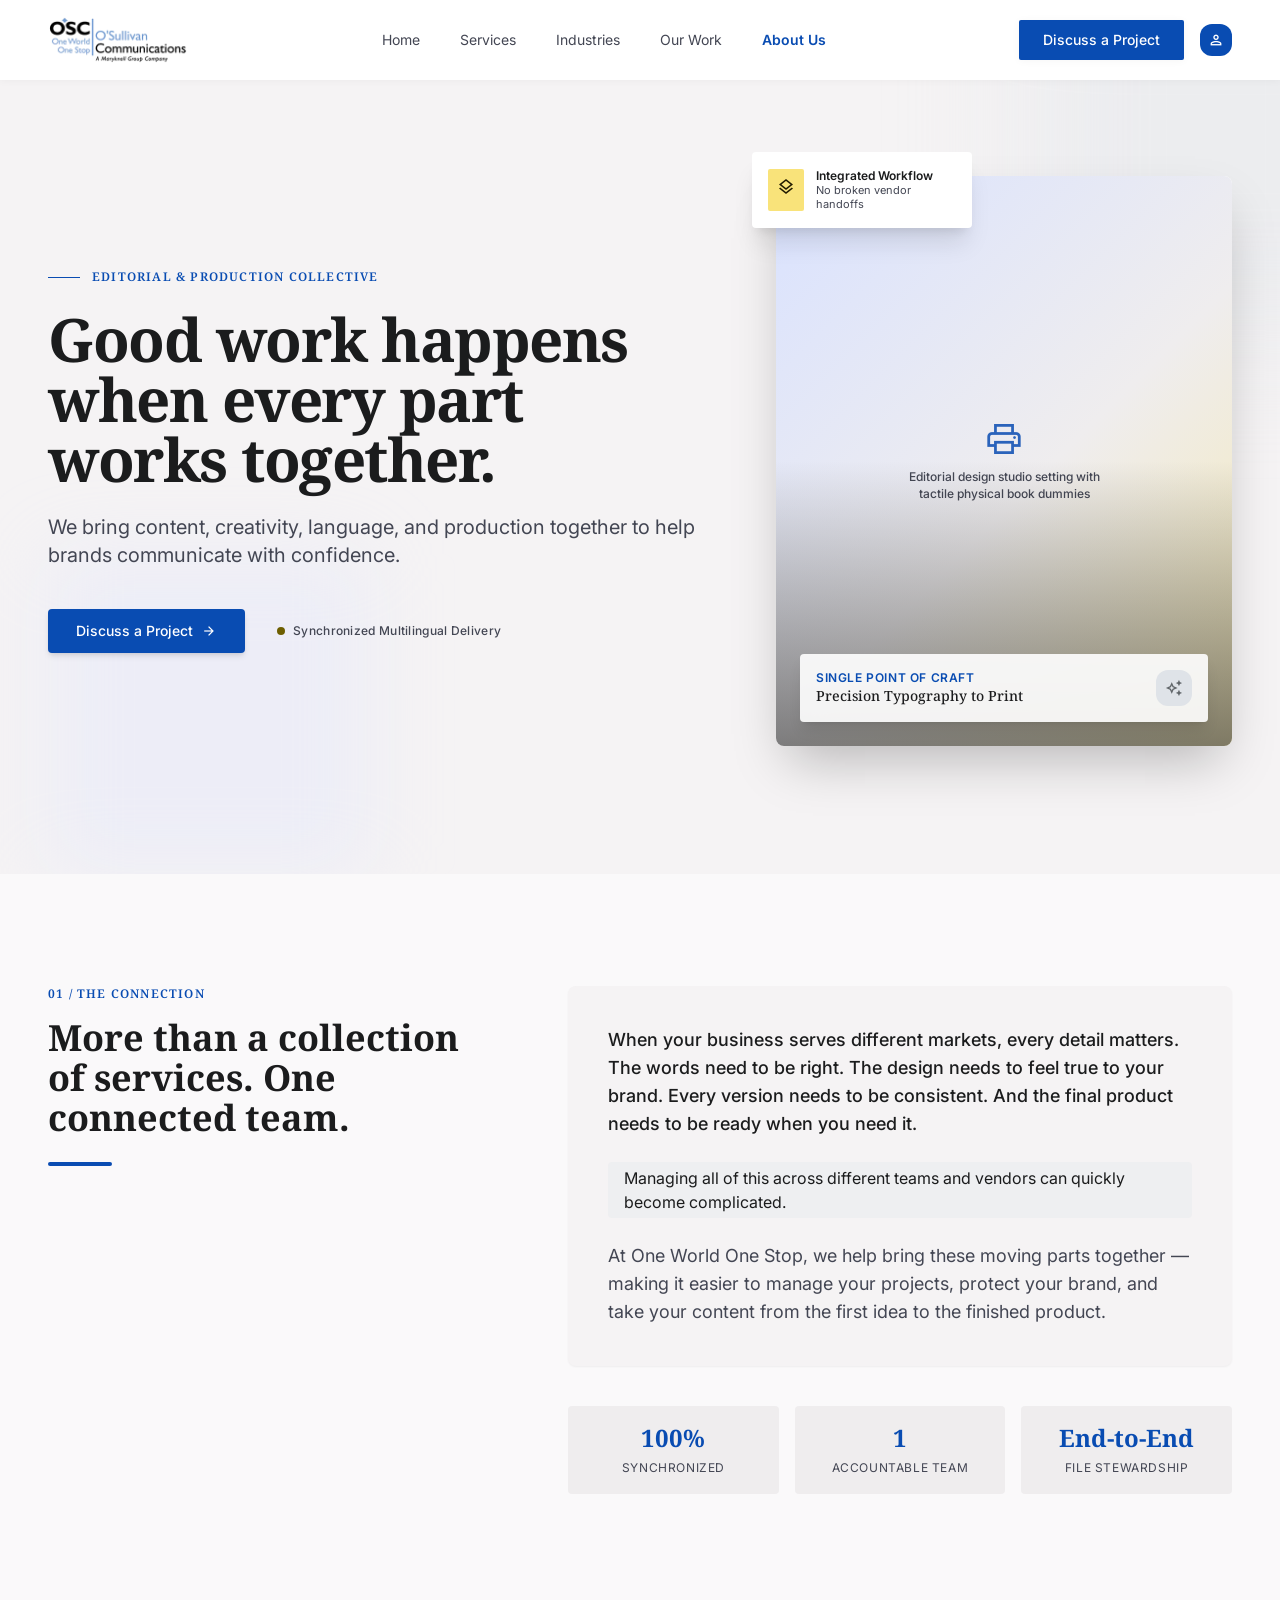
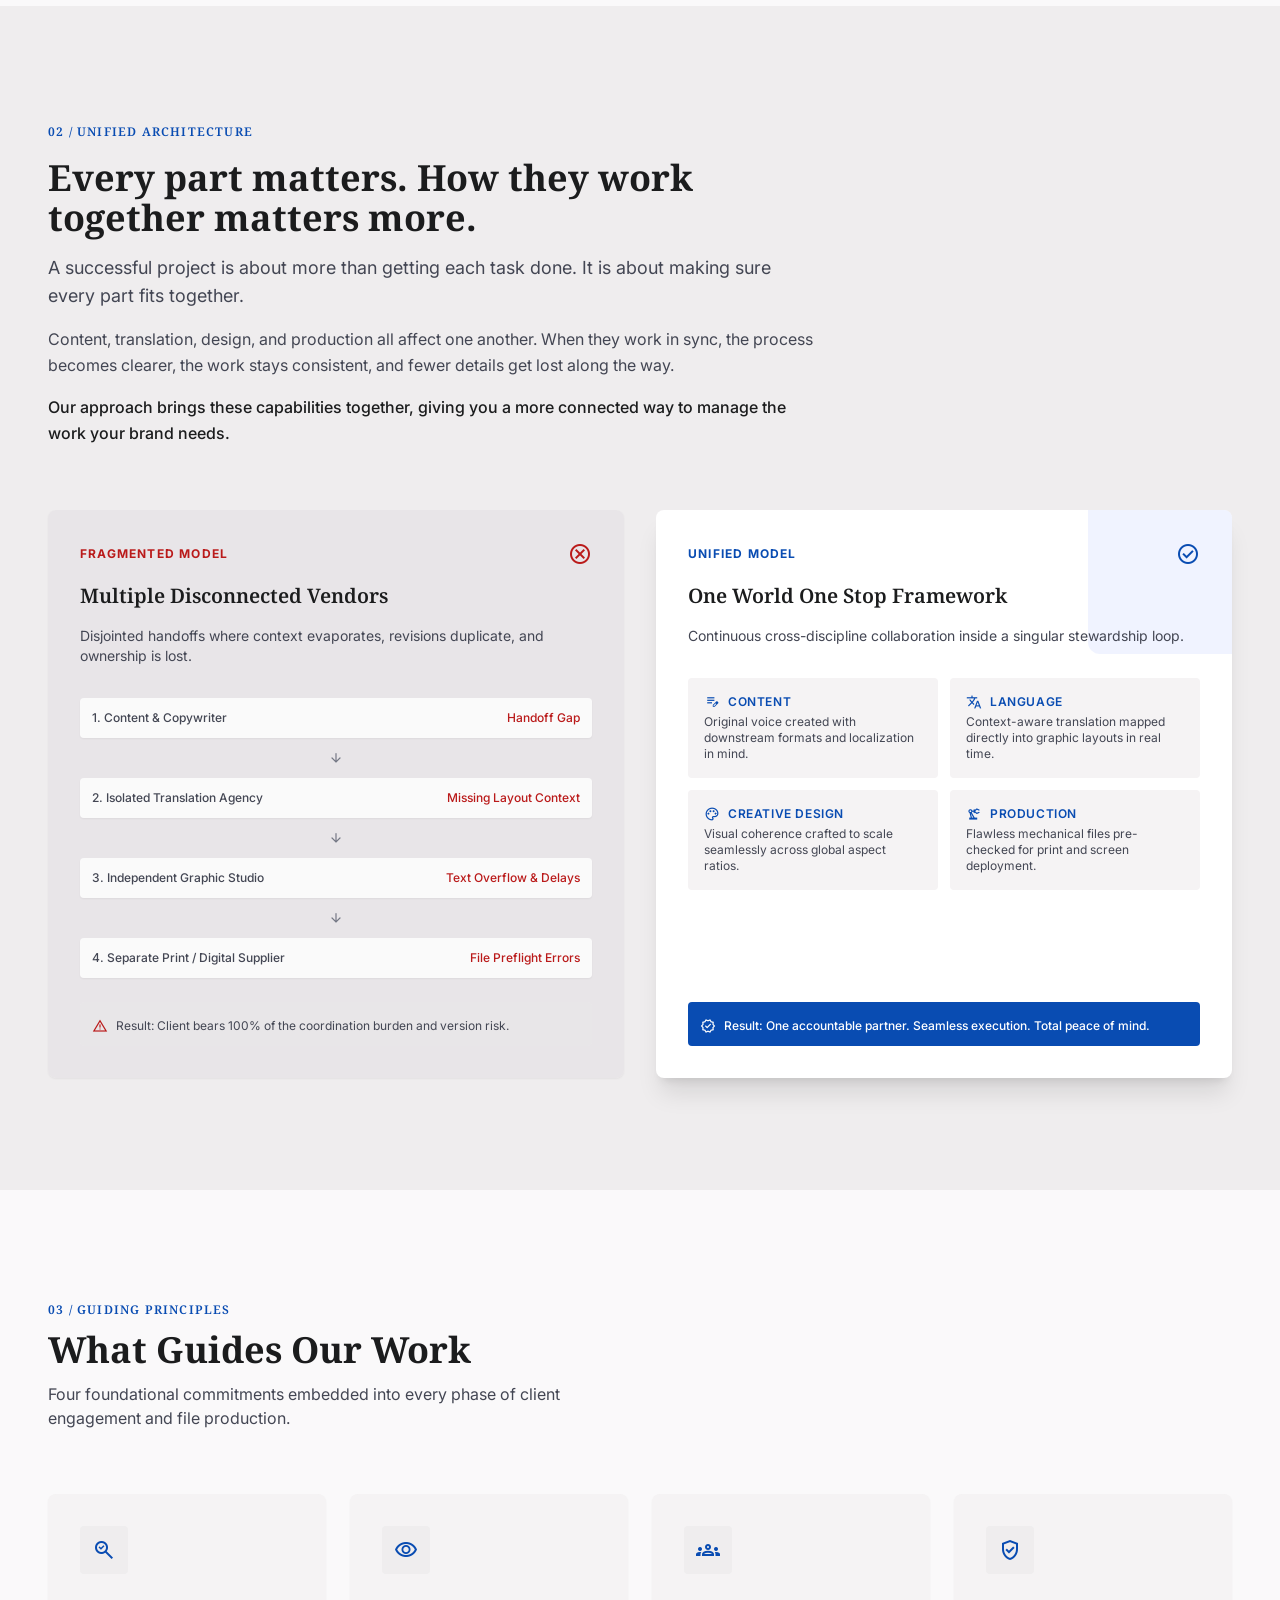
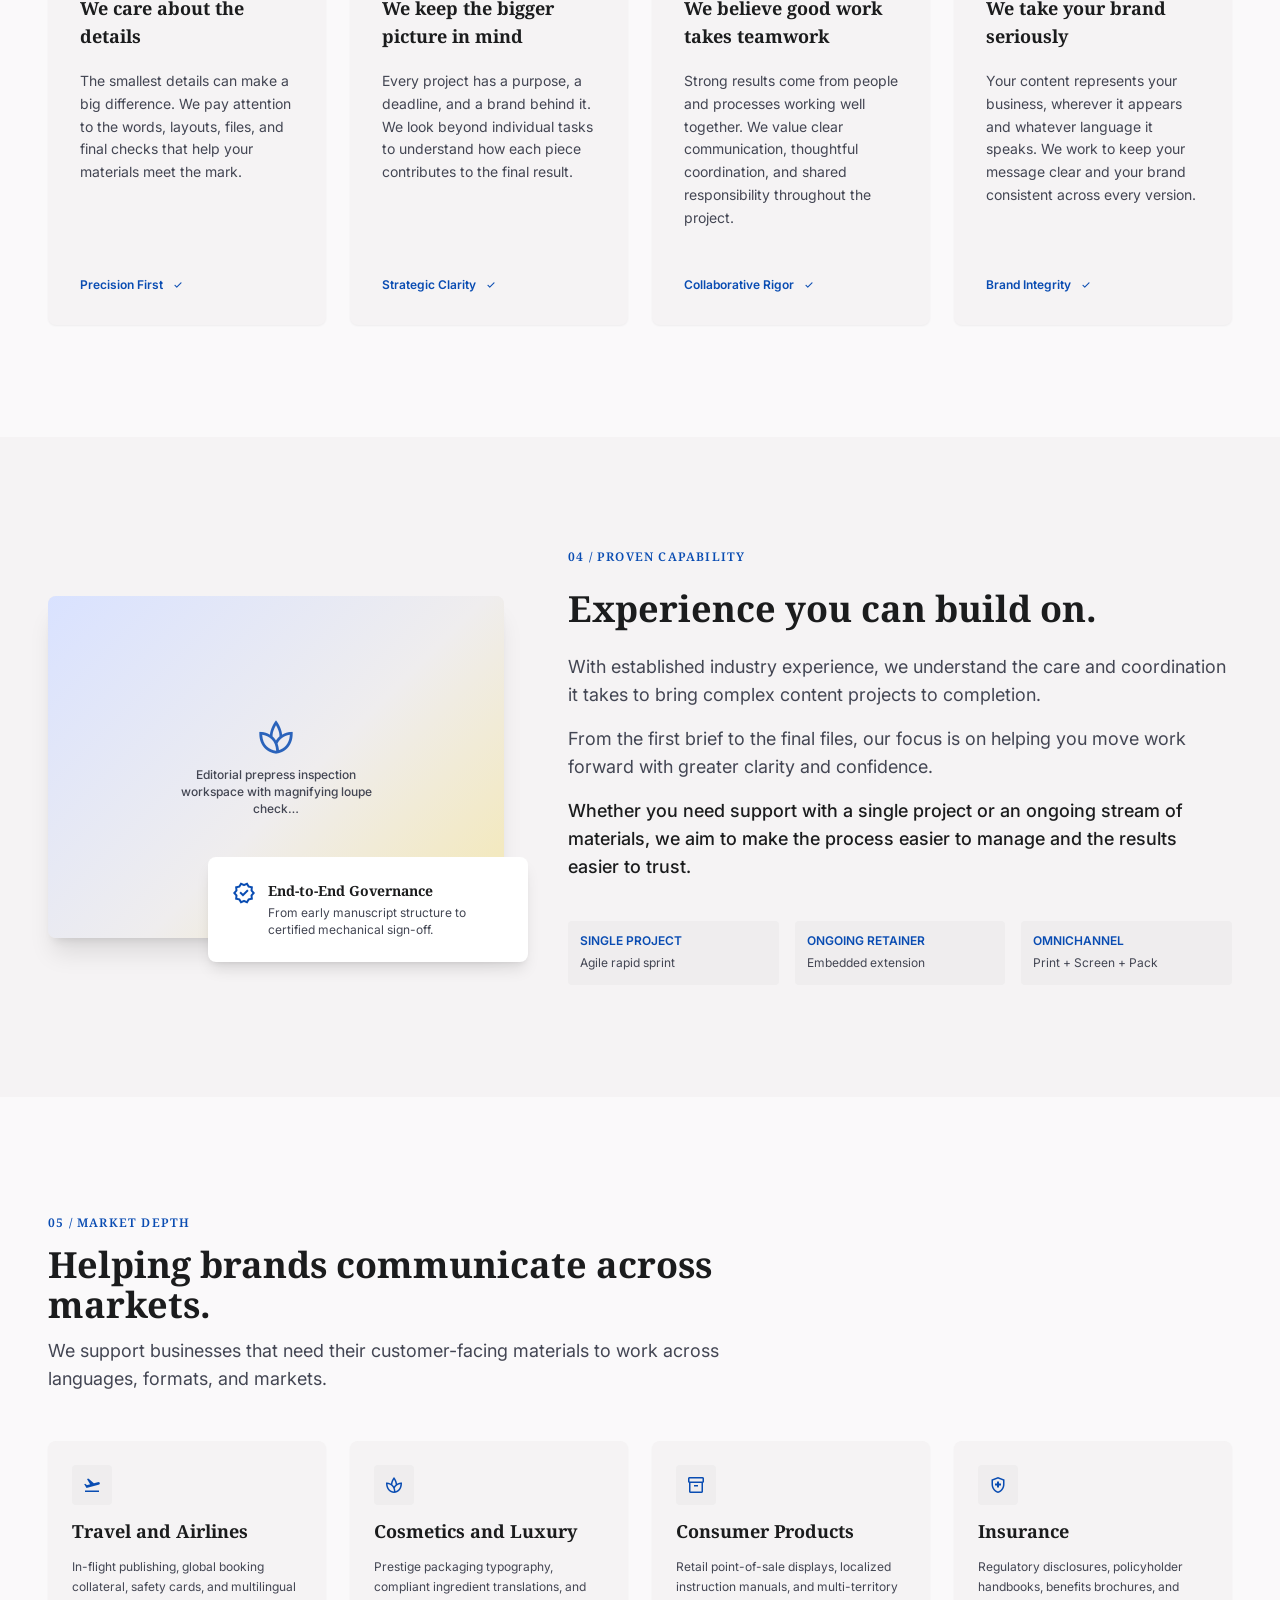
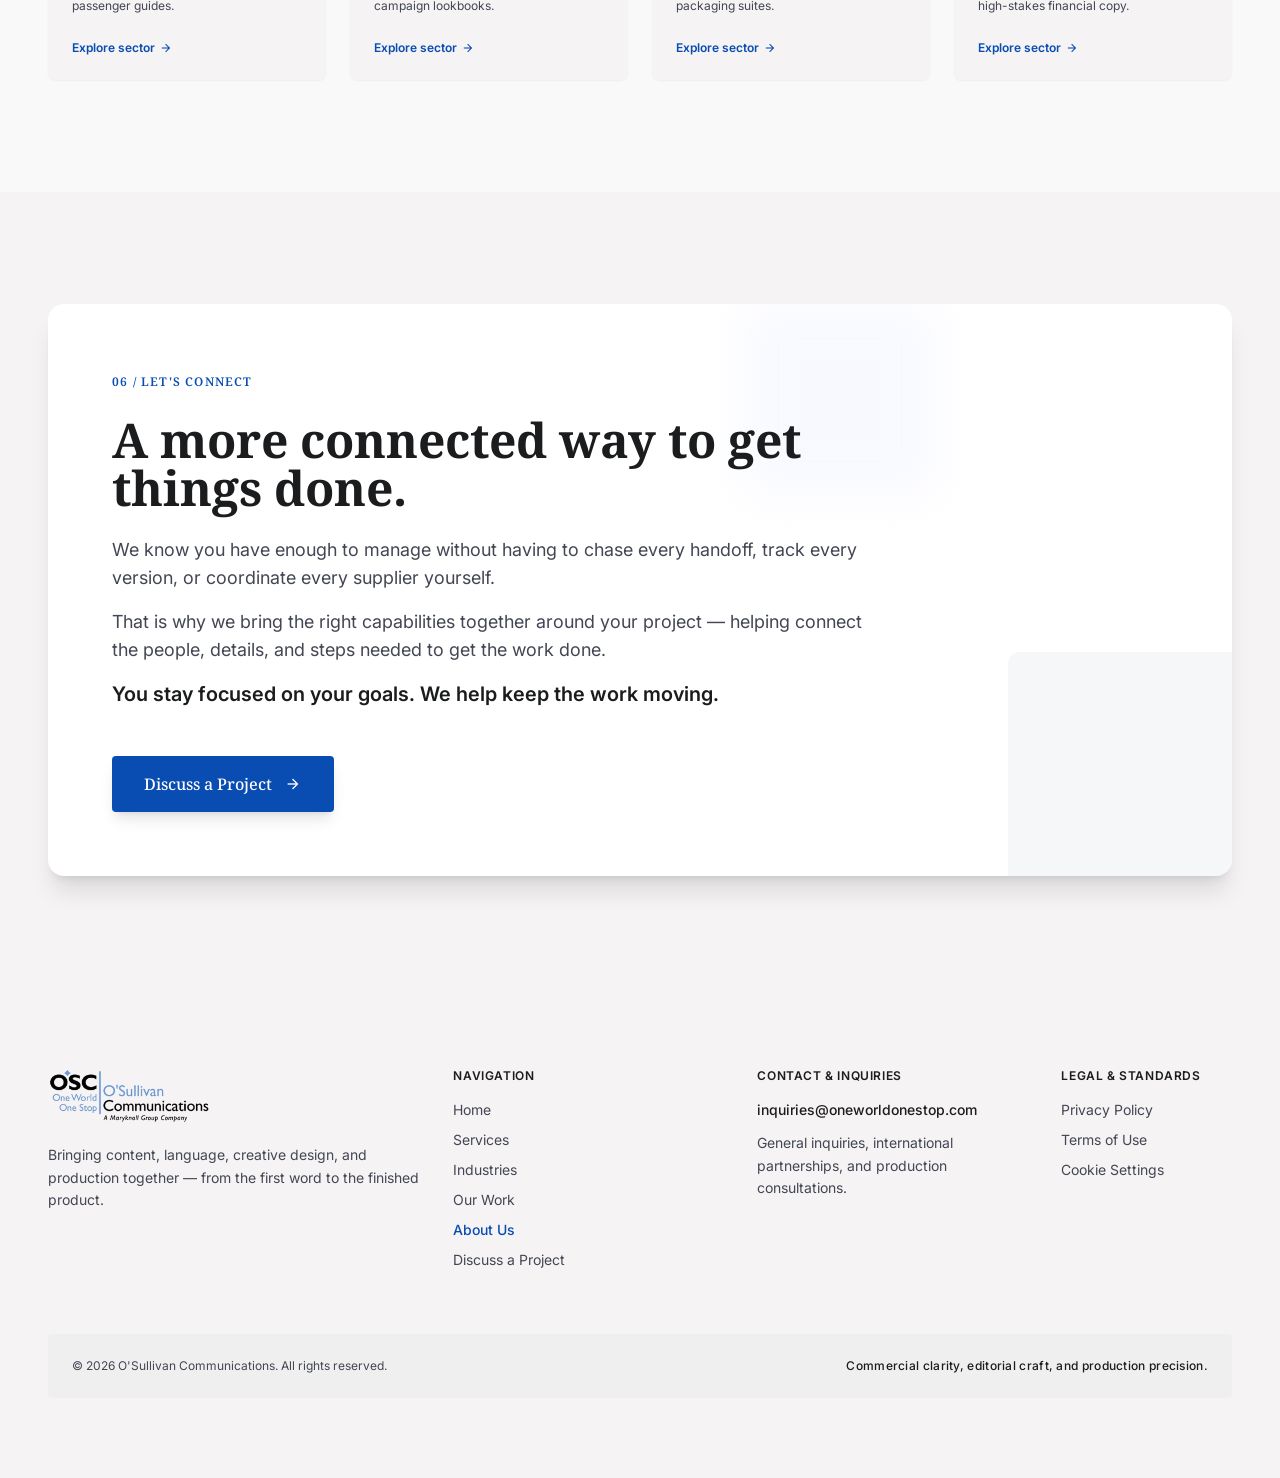
==== about.html @ b18ef982 "All HTML push" ====
<!DOCTYPE html>
<html lang="en">
<head>
<meta charset="utf-8">
<meta name="viewport" content="width=device-width, initial-scale=1.0">
<title>About Us | One World One Stop</title>
<meta name="description" content="One World One Stop brings content, language, creative design and print production together, from the first word to the finished product.">
<link rel="preconnect" href="https://fonts.googleapis.com">
<link rel="preconnect" href="https://fonts.gstatic.com" crossorigin>
<link rel="stylesheet" href="https://fonts.googleapis.com/css2?family=Noto+Serif:wght@400;500;600;700&family=Inter:wght@300;400;500;600;700&family=Public+Sans:wght@400;500;600;700&display=swap">
<link rel="stylesheet" href="https://fonts.googleapis.com/css2?family=Material+Symbols+Outlined:opsz,wght,FILL,GRAD@20..48,100..700,0..1,-50..200&display=block">
<link rel="stylesheet" href="assets/styles.css">
<style>
  html { scroll-behavior: smooth; scroll-padding-top: 96px; overflow-x: clip; }
  body { margin: 0; overflow-x: clip; overscroll-behavior-y: none; }
  img { max-width: 100%; }
  ::-webkit-scrollbar { display: none; }
  html { scrollbar-width: none; }
  .material-symbols-outlined { font-family: 'Material Symbols Outlined'; font-weight: normal; font-style: normal; line-height: 1; letter-spacing: normal; text-transform: none; white-space: nowrap; direction: ltr; -webkit-font-smoothing: antialiased; }
  main > div > :first-child { margin-top: 0 !important; }
  #mobile-menu { transition: opacity .2s ease, transform .2s ease; }
  #mobile-menu[data-open="false"] { opacity: 0; transform: translateY(-8px); pointer-events: none; }
  #mobile-menu[data-open="true"] { opacity: 1; transform: none; }
  a:focus-visible, button:focus-visible { outline: 2px solid #094cb2; outline-offset: 2px; }
  @media (prefers-reduced-motion: reduce) { html { scroll-behavior: auto; } *, *::before, *::after { transition: none !important; animation: none !important; } }
</style>
</head>
<body class="bg-surface font-body text-on-surface min-h-screen flex flex-col antialiased selection:bg-secondary-container selection:text-on-secondary-container">
<header id="site-header" class="fixed top-0 left-0 right-0 z-50 bg-surface-container-lowest/95 backdrop-blur-md shadow-[0_1px_8px_rgba(0,0,0,0.04)]">
  <div class="h-16 sm:h-20 max-w-7xl mx-auto px-4 sm:px-6 lg:px-12 flex items-center justify-between gap-4 lg:gap-8">
    <a class="flex items-center gap-3 group min-w-0" href="index.html" aria-label="O'Sullivan Communications – home">
      <img src="assets/osc-logo.png" alt="OSC One World One Stop – O'Sullivan Communications" width="286" height="98" class="h-10 sm:h-12 w-auto shrink-0">
    </a>
    <nav class="hidden lg:flex items-center gap-8 xl:gap-10" aria-label="Main"><a class="text-sm text-on-surface-variant hover:text-on-surface transition-colors" href="index.html">Home</a><a class="text-sm text-on-surface-variant hover:text-on-surface transition-colors" href="services.html">Services</a><a class="text-sm text-on-surface-variant hover:text-on-surface transition-colors" href="industries.html">Industries</a><a class="text-sm text-on-surface-variant hover:text-on-surface transition-colors" href="our-work.html">Our Work</a><a aria-current="page" class="text-sm text-primary font-semibold transition-colors" href="about.html">About Us</a></nav>
    <div class="flex items-center gap-3 sm:gap-4 shrink-0">
      <a class="hidden sm:inline-flex items-center justify-center px-5 lg:px-6 py-2.5 rounded bg-primary text-on-primary text-sm font-medium hover:bg-primary-container transition-colors shadow-[0_1px_8px_rgba(0,0,0,0.04)]" href="contact.html">Discuss a Project</a>
      <div class="hidden sm:flex w-8 h-8 rounded-full bg-primary items-center justify-center" aria-hidden="true"><span class="material-symbols-outlined text-on-primary text-[18px]">person</span></div>
      <button id="menu-toggle" type="button" class="lg:hidden inline-flex items-center justify-center w-10 h-10 rounded-lg text-on-surface hover:bg-surface-container transition-colors" aria-controls="mobile-menu" aria-expanded="false" aria-label="Open menu">
        <span class="material-symbols-outlined text-2xl" id="menu-icon">menu</span>
      </button>
    </div>
  </div>
  <div id="mobile-menu" data-open="false" class="lg:hidden absolute left-0 right-0 top-full bg-surface-container-lowest shadow-lg max-h-[calc(100vh-4rem)] overflow-y-auto" aria-hidden="true">
    <nav class="max-w-7xl mx-auto px-4 sm:px-6 py-4 flex flex-col gap-1" aria-label="Mobile">
      <a class="flex items-center justify-between px-4 py-3 rounded-lg text-base text-on-surface hover:bg-surface-container-low transition-colors" href="index.html">Home</a><a class="flex items-center justify-between px-4 py-3 rounded-lg text-base text-on-surface hover:bg-surface-container-low transition-colors" href="services.html">Services</a><a class="flex items-center justify-between px-4 py-3 rounded-lg text-base text-on-surface hover:bg-surface-container-low transition-colors" href="industries.html">Industries</a><a class="flex items-center justify-between px-4 py-3 rounded-lg text-base text-on-surface hover:bg-surface-container-low transition-colors" href="our-work.html">Our Work</a><a aria-current="page" class="flex items-center justify-between px-4 py-3 rounded-lg text-base bg-surface-container text-primary font-semibold transition-colors" href="about.html">About Us</a><a class="flex items-center justify-between px-4 py-3 rounded-lg text-base text-on-surface hover:bg-surface-container-low transition-colors" href="contact.html">Contact Us</a>
      <a class="mt-3 inline-flex items-center justify-center gap-2 px-6 py-3.5 rounded bg-primary text-on-primary text-sm font-semibold hover:bg-primary-container transition-colors" href="contact.html">Discuss a Project<span class="material-symbols-outlined text-lg">arrow_forward</span></a>
    </nav>
  </div>
</header>
<main class="w-full pt-16 sm:pt-20 bg-surface flex-1"><div class="flex flex-col w-full">

<!-- SECTION 1: HERO -->
<section class="relative w-full bg-surface-container-low overflow-hidden">
<!-- Subtle architectural backdrop glow -->
<div class="absolute -top-32 -right-32 w-96 h-96 rounded-full bg-secondary-container/40 blur-3xl pointer-events-none"></div>
<div class="absolute bottom-0 left-12 w-80 h-80 rounded-full bg-primary-fixed/30 blur-2xl pointer-events-none"></div>
<div class="max-w-7xl mx-auto px-6 lg:px-12 pt-16 pb-20 lg:pt-24 lg:pb-32 relative z-10">
<div class="grid grid-cols-1 lg:grid-cols-12 gap-12 lg:gap-16 items-center">
<!-- Text Column -->
<div class="lg:col-span-7 flex flex-col gap-6">
<div class="inline-flex items-center gap-3">
<span class="h-px w-8 bg-primary"></span>
<span class="text-xs font-semibold tracking-widest uppercase text-primary font-headline">Editorial &amp; Production Collective</span>
</div>
<h1 class="text-4xl sm:text-5xl lg:text-6xl font-headline font-bold text-on-surface leading-[1.08] tracking-tight">
            Good work happens when every part works together.
          </h1>
<p class="text-lg lg:text-xl text-on-surface-variant font-normal leading-relaxed max-w-2xl">
            We bring content, creativity, language, and production together to help brands communicate with confidence.
          </p>
<div class="flex flex-wrap items-center gap-4 pt-4">
<a class="inline-flex items-center justify-center px-7 py-3 rounded-lg bg-primary text-on-primary font-medium text-sm shadow-md hover:bg-primary-container transition-all hover:shadow-lg" href="contact.html">
              Discuss a Project
              <span class="material-symbols-outlined ml-2 text-base">arrow_forward</span>
</a>
<div class="flex items-center gap-2 pl-4 text-xs font-medium text-on-surface-variant tracking-wide">
<span class="w-2 h-2 rounded-full bg-tertiary"></span>
              Synchronized Multilingual Delivery
            </div>
</div>
</div>
<!-- Visual Column: Editorial Craft & Layout Collage -->
<div class="lg:col-span-5 relative w-full max-w-md mx-auto lg:max-w-none">
<div class="relative w-full aspect-[4/5] rounded-xl overflow-hidden shadow-2xl bg-surface-container-lowest">
<img class="w-full h-full object-cover transition-transform duration-700 hover:scale-105" data-alt="Editorial design studio setting with tactile physical book dummies, Swiss typography layout proofs, Pantone color swatches, fine art paper samples, and high-precision typographic typesetting grids. Soft natural morning window light, high-end studio aesthetic, subtle deep navy and rich purple undertones matching a refined creative agency atmosphere." src="https://lh3.googleusercontent.com/aida-public/[base64]">
<div class="absolute inset-0 bg-gradient-to-t from-inverse-surface/60 via-transparent to-transparent"></div>
<!-- Float Tag -->
<div class="absolute bottom-6 left-6 right-6 p-4 rounded-lg bg-surface-container-lowest/90 backdrop-blur-md shadow-lg flex items-center justify-between">
<div>
<p class="text-xs uppercase font-semibold tracking-wider text-primary">Single Point of Craft</p>
<p class="text-sm font-headline font-medium text-on-surface">Precision Typography to Print</p>
</div>
<div class="w-9 h-9 rounded-full bg-secondary-container flex items-center justify-center text-on-secondary-container">
<span class="material-symbols-outlined text-lg">auto_awesome</span>
</div>
</div>
</div>
<!-- Secondary Overlapping Badge -->
<div class="hidden sm:flex absolute -top-6 -left-6 bg-surface-container-lowest p-4 rounded-lg shadow-xl items-center gap-3 max-w-[220px]">
<div class="p-2 rounded bg-tertiary-fixed text-on-tertiary-fixed">
<span class="material-symbols-outlined text-xl">layers</span>
</div>
<div>
<p class="text-xs font-semibold text-on-surface">Integrated Workflow</p>
<p class="text-[11px] text-on-surface-variant leading-tight">No broken vendor handoffs</p>
</div>
</div>
</div>
</div>
</div>
</section>
<!-- SECTION 2: THE COMPANY INTRODUCTION -->
<section class="w-full bg-surface py-20 lg:py-28 relative">
<div class="max-w-7xl mx-auto px-6 lg:px-12">
<div class="grid grid-cols-1 lg:grid-cols-12 gap-12 lg:gap-16 items-start">
<!-- Left: Statement & Numbering -->
<div class="lg:col-span-5 flex flex-col gap-4">
<span class="text-xs font-semibold tracking-widest text-primary uppercase font-headline">01 / The Connection</span>
<h2 class="text-3xl sm:text-4xl font-headline font-bold text-on-surface leading-tight">
            More than a collection of services. One connected team.
          </h2>
<div class="w-16 h-1 bg-primary rounded-full mt-2"></div>
</div>
<!-- Right: Verbatim Body Copy in High-Contrast Card -->
<div class="lg:col-span-7 flex flex-col gap-6">
<div class="bg-surface-container-low p-5 sm:p-8 lg:p-10 rounded-xl shadow-sm space-y-6 text-on-surface-variant leading-relaxed text-base lg:text-lg">
<p class="text-on-surface font-medium">
              When your business serves different markets, every detail matters. The words need to be right. The design needs to feel true to your brand. Every version needs to be consistent. And the final product needs to be ready when you need it.
            </p>
<div class="pl-4 py-1 border-l-0 bg-secondary-container/30 rounded-lg p-4">
<p class="text-on-surface text-base font-normal">
                Managing all of this across different teams and vendors can quickly become complicated.
              </p>
</div>
<p class="">
              At One World One Stop, we help bring these moving parts together — making it easier to manage your projects, protect your brand, and take your content from the first idea to the finished product.
            </p>
</div>
<!-- Micro Stats Strip -->
<div class="grid grid-cols-3 gap-2 sm:gap-4 pt-4">
<div class="bg-surface-container p-3 sm:p-4 rounded-lg text-center min-w-0">
<span class="block text-lg sm:text-2xl font-bold font-headline text-primary break-words">100%</span>
<span class="text-[10px] sm:text-xs text-on-surface-variant uppercase tracking-wider">Synchronized</span>
</div>
<div class="bg-surface-container p-3 sm:p-4 rounded-lg text-center min-w-0">
<span class="block text-lg sm:text-2xl font-bold font-headline text-primary break-words">1</span>
<span class="text-[10px] sm:text-xs text-on-surface-variant uppercase tracking-wider">Accountable Team</span>
</div>
<div class="bg-surface-container p-3 sm:p-4 rounded-lg text-center min-w-0">
<span class="block text-lg sm:text-2xl font-bold font-headline text-primary break-words">End-to-End</span>
<span class="text-[10px] sm:text-xs text-on-surface-variant uppercase tracking-wider">File Stewardship</span>
</div>
</div>
</div>
</div>
</div>
</section>
<!-- SECTION 3: THE CONNECTED APPROACH & WORKFLOW DIAGRAM -->
<section class="w-full bg-surface-container py-20 lg:py-28 relative">
<div class="max-w-7xl mx-auto px-6 lg:px-12">
<!-- Section Header -->
<div class="max-w-3xl mb-16 space-y-4">
<span class="text-xs font-semibold tracking-widest text-primary uppercase font-headline">02 / Unified Architecture</span>
<h2 class="text-3xl sm:text-4xl font-headline font-bold text-on-surface leading-tight">
          Every part matters. How they work together matters more.
        </h2>
<p class="text-base lg:text-lg text-on-surface-variant leading-relaxed">
          A successful project is about more than getting each task done. It is about making sure every part fits together.
        </p>
<p class="text-base text-on-surface-variant leading-relaxed">
          Content, translation, design, and production all affect one another. When they work in sync, the process becomes clearer, the work stays consistent, and fewer details get lost along the way.
        </p>
<p class="text-base text-on-surface font-medium leading-relaxed">
          Our approach brings these capabilities together, giving you a more connected way to manage the work your brand needs.
        </p>
</div>
<!-- Clean Editorial Workflow Diagram: Fragmented Handoffs vs Unified Accountability -->
<div class="grid grid-cols-1 lg:grid-cols-2 gap-8 items-stretch">
<!-- The Old Way: Fragmented Handoffs -->
<div class="bg-surface-container-highest/60 rounded-xl p-5 sm:p-8 flex flex-col justify-between shadow-sm relative overflow-hidden">
<div class="space-y-4">
<div class="flex items-center justify-between">
<span class="text-xs font-bold uppercase tracking-widest text-error">Fragmented Model</span>
<span class="material-symbols-outlined text-error">cancel</span>
</div>
<h3 class="text-xl font-headline font-semibold text-on-surface">Multiple Disconnected Vendors</h3>
<p class="text-sm text-on-surface-variant">Disjointed handoffs where context evaporates, revisions duplicate, and ownership is lost.</p>
<!-- Sequence Flow -->
<div class="space-y-3 pt-4">
<div class="p-3 bg-surface-container-lowest/80 rounded-lg flex items-center justify-between gap-3 text-xs text-on-surface-variant shadow-sm">
<span class="font-medium">1. Content &amp; Copywriter</span>
<span class="text-error font-medium text-right">Handoff Gap</span>
</div>
<div class="flex justify-center -my-1 text-outline">
<span class="material-symbols-outlined text-base">arrow_downward</span>
</div>
<div class="p-3 bg-surface-container-lowest/80 rounded-lg flex items-center justify-between gap-3 text-xs text-on-surface-variant shadow-sm">
<span class="font-medium">2. Isolated Translation Agency</span>
<span class="text-error font-medium text-right">Missing Layout Context</span>
</div>
<div class="flex justify-center -my-1 text-outline">
<span class="material-symbols-outlined text-base">arrow_downward</span>
</div>
<div class="p-3 bg-surface-container-lowest/80 rounded-lg flex items-center justify-between gap-3 text-xs text-on-surface-variant shadow-sm">
<span class="font-medium">3. Independent Graphic Studio</span>
<span class="text-error font-medium text-right">Text Overflow &amp; Delays</span>
</div>
<div class="flex justify-center -my-1 text-outline">
<span class="material-symbols-outlined text-base">arrow_downward</span>
</div>
<div class="p-3 bg-surface-container-lowest/80 rounded-lg flex items-center justify-between gap-3 text-xs text-on-surface-variant shadow-sm">
<span class="font-medium">4. Separate Print / Digital Supplier</span>
<span class="text-error font-medium text-right">File Preflight Errors</span>
</div>
</div>
</div>
<div class="mt-6 pt-4 bg-surface-container-high/60 rounded-lg p-3 text-xs text-on-surface-variant flex items-center gap-2">
<span class="material-symbols-outlined text-error text-base">warning</span>
<span class="">Result: Client bears 100% of the coordination burden and version risk.</span>
</div>
</div>
<!-- The One World One Stop Way: Unified Accountability -->
<div class="bg-surface-container-lowest rounded-xl p-5 sm:p-8 flex flex-col justify-between shadow-xl relative overflow-hidden">
<div class="absolute top-0 right-0 w-36 h-36 bg-primary-fixed/40 rounded-bl-full pointer-events-none"></div>
<div class="space-y-4 relative z-10">
<div class="flex items-center justify-between">
<span class="text-xs font-bold uppercase tracking-widest text-primary">Unified Model</span>
<span class="material-symbols-outlined text-primary">check_circle</span>
</div>
<h3 class="text-xl font-headline font-semibold text-on-surface">One World One Stop Framework</h3>
<p class="text-sm text-on-surface-variant">Continuous cross-discipline collaboration inside a singular stewardship loop.</p>
<!-- Circular Interactive Diagram -->
<div class="grid grid-cols-1 sm:grid-cols-2 gap-3 pt-4">
<div class="bg-surface-container-low p-4 rounded-lg flex flex-col gap-1 transition-all hover:bg-secondary-container/40">
<div class="flex items-center gap-2 text-primary font-semibold text-xs tracking-wider uppercase">
<span class="material-symbols-outlined text-base">edit_note</span> Content
                </div>
<p class="text-xs text-on-surface-variant">Original voice created with downstream formats and localization in mind.</p>
</div>
<div class="bg-surface-container-low p-4 rounded-lg flex flex-col gap-1 transition-all hover:bg-secondary-container/40">
<div class="flex items-center gap-2 text-primary font-semibold text-xs tracking-wider uppercase">
<span class="material-symbols-outlined text-base">translate</span> Language
                </div>
<p class="text-xs text-on-surface-variant">Context-aware translation mapped directly into graphic layouts in real time.</p>
</div>
<div class="bg-surface-container-low p-4 rounded-lg flex flex-col gap-1 transition-all hover:bg-secondary-container/40">
<div class="flex items-center gap-2 text-primary font-semibold text-xs tracking-wider uppercase">
<span class="material-symbols-outlined text-base">palette</span> Creative Design
                </div>
<p class="text-xs text-on-surface-variant">Visual coherence crafted to scale seamlessly across global aspect ratios.</p>
</div>
<div class="bg-surface-container-low p-4 rounded-lg flex flex-col gap-1 transition-all hover:bg-secondary-container/40">
<div class="flex items-center gap-2 text-primary font-semibold text-xs tracking-wider uppercase">
<span class="material-symbols-outlined text-base">precision_manufacturing</span> Production
                </div>
<p class="text-xs text-on-surface-variant">Flawless mechanical files pre-checked for print and screen deployment.</p>
</div>
</div>
</div>
<div class="mt-6 pt-4 bg-primary text-on-primary rounded-lg p-3 text-xs flex items-center gap-2 font-medium">
<span class="material-symbols-outlined text-base">verified</span>
<span class="">Result: One accountable partner. Seamless execution. Total peace of mind.</span>
</div>
</div>
</div>
</div>
</section>
<!-- SECTION 4: WHAT GUIDES OUR WORK (4 PILLARS) -->
<section class="w-full bg-surface py-20 lg:py-28 relative">
<div class="max-w-7xl mx-auto px-6 lg:px-12">
<div class="flex flex-col gap-3 mb-16">
<span class="text-xs font-semibold tracking-widest text-primary uppercase font-headline">03 / Guiding Principles</span>
<h2 class="text-3xl sm:text-4xl font-headline font-bold text-on-surface leading-tight">
          What Guides Our Work
        </h2>
<p class="text-on-surface-variant text-base max-w-xl">
          Four foundational commitments embedded into every phase of client engagement and file production.
        </p>
</div>
<!-- 4 Pillars Grid (Bento Style) -->
<div class="grid grid-cols-1 md:grid-cols-2 lg:grid-cols-4 gap-6">
<!-- Pillar 1 -->
<div class="bg-surface-container-low hover:bg-surface-container-lowest transition-all duration-300 p-8 rounded-xl shadow-sm hover:shadow-md flex flex-col justify-between group">
<div class="space-y-5">
<div class="w-12 h-12 rounded-lg bg-surface-container flex items-center justify-center text-primary group-hover:bg-primary group-hover:text-on-primary transition-colors">
<span class="material-symbols-outlined text-2xl">search_check</span>
</div>
<h3 class="text-lg font-headline font-bold text-on-surface">We care about the details</h3>
<p class="text-sm text-on-surface-variant leading-relaxed">
              The smallest details can make a big difference. We pay attention to the words, layouts, files, and final checks that help your materials meet the mark.
            </p>
</div>
<div class="pt-6 mt-6 flex items-center gap-2 text-xs font-semibold text-primary">
<span class="">Precision First</span>
<span class="material-symbols-outlined text-sm">check</span>
</div>
</div>
<!-- Pillar 2 -->
<div class="bg-surface-container-low hover:bg-surface-container-lowest transition-all duration-300 p-8 rounded-xl shadow-sm hover:shadow-md flex flex-col justify-between group">
<div class="space-y-5">
<div class="w-12 h-12 rounded-lg bg-surface-container flex items-center justify-center text-primary group-hover:bg-primary group-hover:text-on-primary transition-colors">
<span class="material-symbols-outlined text-2xl">visibility</span>
</div>
<h3 class="text-lg font-headline font-bold text-on-surface">We keep the bigger picture in mind</h3>
<p class="text-sm text-on-surface-variant leading-relaxed">
              Every project has a purpose, a deadline, and a brand behind it. We look beyond individual tasks to understand how each piece contributes to the final result.
            </p>
</div>
<div class="pt-6 mt-6 flex items-center gap-2 text-xs font-semibold text-primary">
<span class="">Strategic Clarity</span>
<span class="material-symbols-outlined text-sm">check</span>
</div>
</div>
<!-- Pillar 3 -->
<div class="bg-surface-container-low hover:bg-surface-container-lowest transition-all duration-300 p-8 rounded-xl shadow-sm hover:shadow-md flex flex-col justify-between group">
<div class="space-y-5">
<div class="w-12 h-12 rounded-lg bg-surface-container flex items-center justify-center text-primary group-hover:bg-primary group-hover:text-on-primary transition-colors">
<span class="material-symbols-outlined text-2xl">groups</span>
</div>
<h3 class="text-lg font-headline font-bold text-on-surface">We believe good work takes teamwork</h3>
<p class="text-sm text-on-surface-variant leading-relaxed">
              Strong results come from people and processes working well together. We value clear communication, thoughtful coordination, and shared responsibility throughout the project.
            </p>
</div>
<div class="pt-6 mt-6 flex items-center gap-2 text-xs font-semibold text-primary">
<span class="">Collaborative Rigor</span>
<span class="material-symbols-outlined text-sm">check</span>
</div>
</div>
<!-- Pillar 4 -->
<div class="bg-surface-container-low hover:bg-surface-container-lowest transition-all duration-300 p-8 rounded-xl shadow-sm hover:shadow-md flex flex-col justify-between group">
<div class="space-y-5">
<div class="w-12 h-12 rounded-lg bg-surface-container flex items-center justify-center text-primary group-hover:bg-primary group-hover:text-on-primary transition-colors">
<span class="material-symbols-outlined text-2xl">verified_user</span>
</div>
<h3 class="text-lg font-headline font-bold text-on-surface">We take your brand seriously</h3>
<p class="text-sm text-on-surface-variant leading-relaxed">
              Your content represents your business, wherever it appears and whatever language it speaks. We work to keep your message clear and your brand consistent across every version.
            </p>
</div>
<div class="pt-6 mt-6 flex items-center gap-2 text-xs font-semibold text-primary">
<span class="">Brand Integrity</span>
<span class="material-symbols-outlined text-sm">check</span>
</div>
</div>
</div>
</div>
</section>
<!-- SECTION 5: EXPERIENCE -->
<section class="w-full bg-surface-container-low py-20 lg:py-28 relative overflow-hidden">
<div class="max-w-7xl mx-auto px-6 lg:px-12">
<div class="grid grid-cols-1 lg:grid-cols-12 gap-12 lg:gap-16 items-center">
<!-- Left: Image collage showing production depth -->
<div class="lg:col-span-5 order-2 lg:order-1 relative">
<div class="relative w-full aspect-[4/3] rounded-xl overflow-hidden shadow-xl bg-surface-container">
<img class="w-full h-full object-cover" data-alt="Editorial prepress inspection workspace with magnifying loupe checking printing dots on luxury brand packaging and multinational publication proofs. Crisp color evaluation booth, tactile press proofs, clean contemporary aesthetic, deep purple and rich neutral tones." src="https://lh3.googleusercontent.com/aida-public/[base64]">
</div>
<!-- Editorial note overlay card -->
<div class="relative mt-4 sm:mt-0 sm:absolute sm:-bottom-6 sm:-right-6 bg-surface-container-lowest p-5 sm:p-6 rounded-xl shadow-lg sm:max-w-xs">
<div class="flex items-start gap-3">
<span class="material-symbols-outlined text-primary text-2xl">verified</span>
<div>
<h4 class="text-sm font-headline font-bold text-on-surface">End-to-End Governance</h4>
<p class="text-xs text-on-surface-variant mt-1 leading-snug">From early manuscript structure to certified mechanical sign-off.</p>
</div>
</div>
</div>
</div>
<!-- Right: Verbatim Experience Copy -->
<div class="lg:col-span-7 order-1 lg:order-2 flex flex-col gap-6">
<span class="text-xs font-semibold tracking-widest text-primary uppercase font-headline">04 / Proven Capability</span>
<h2 class="text-3xl sm:text-4xl font-headline font-bold text-on-surface leading-tight">
            Experience you can build on.
          </h2>
<div class="space-y-4 text-on-surface-variant text-base lg:text-lg leading-relaxed">
<p class="">
              With established industry experience, we understand the care and coordination it takes to bring complex content projects to completion.
            </p>
<p class="">
              From the first brief to the final files, our focus is on helping you move work forward with greater clarity and confidence.
            </p>
<p class="text-on-surface font-medium">
              Whether you need support with a single project or an ongoing stream of materials, we aim to make the process easier to manage and the results easier to trust.
            </p>
</div>
<!-- Capability highlights -->
<div class="grid grid-cols-2 sm:grid-cols-3 gap-4 pt-4">
<div class="p-3 bg-surface-container rounded-lg">
<span class="block text-xs font-semibold text-primary uppercase">Single Project</span>
<span class="text-xs text-on-surface-variant">Agile rapid sprint</span>
</div>
<div class="p-3 bg-surface-container rounded-lg">
<span class="block text-xs font-semibold text-primary uppercase">Ongoing Retainer</span>
<span class="text-xs text-on-surface-variant">Embedded extension</span>
</div>
<div class="p-3 bg-surface-container rounded-lg">
<span class="block text-xs font-semibold text-primary uppercase">Omnichannel</span>
<span class="text-xs text-on-surface-variant">Print + Screen + Pack</span>
</div>
</div>
</div>
</div>
</div>
</section>
<!-- SECTION 6: INDUSTRIES SUPPORTED -->
<section class="w-full bg-surface py-20 lg:py-28 relative">
<div class="max-w-7xl mx-auto px-6 lg:px-12">
<div class="max-w-2xl mb-12 space-y-3">
<span class="text-xs font-semibold tracking-widest text-primary uppercase font-headline">05 / Market Depth</span>
<h2 class="text-3xl sm:text-4xl font-headline font-bold text-on-surface leading-tight">
          Helping brands communicate across markets.
        </h2>
<p class="text-on-surface-variant text-base lg:text-lg leading-relaxed">
          We support businesses that need their customer-facing materials to work across languages, formats, and markets.
        </p>
</div>
<!-- Industry Cards Grid -->
<div class="grid grid-cols-1 sm:grid-cols-2 lg:grid-cols-4 gap-6">
<!-- Travel and Airlines -->
<a class="group bg-surface-container-low hover:bg-surface-container-lowest p-6 rounded-xl shadow-sm hover:shadow-md transition-all duration-300 flex flex-col justify-between gap-4 min-h-[14rem]" href="industries.html">
<div class="space-y-3">
<div class="w-10 h-10 rounded-lg bg-surface-container flex items-center justify-center text-primary group-hover:bg-primary group-hover:text-on-primary transition-colors">
<span class="material-symbols-outlined text-xl">flight_takeoff</span>
</div>
<h3 class="text-lg font-headline font-bold text-on-surface group-hover:text-primary transition-colors">
              Travel and Airlines
            </h3>
<p class="text-xs text-on-surface-variant leading-relaxed">
              In-flight publishing, global booking collateral, safety cards, and multilingual passenger guides.
            </p>
</div>
<div class="flex items-center text-xs font-semibold text-primary gap-1 pt-2">
<span class="">Explore sector</span>
<span class="material-symbols-outlined text-sm transition-transform group-hover:translate-x-1">arrow_forward</span>
</div>
</a>
<!-- Cosmetics and Luxury -->
<a class="group bg-surface-container-low hover:bg-surface-container-lowest p-6 rounded-xl shadow-sm hover:shadow-md transition-all duration-300 flex flex-col justify-between gap-4 min-h-[14rem]" href="industries.html">
<div class="space-y-3">
<div class="w-10 h-10 rounded-lg bg-surface-container flex items-center justify-center text-primary group-hover:bg-primary group-hover:text-on-primary transition-colors">
<span class="material-symbols-outlined text-xl">spa</span>
</div>
<h3 class="text-lg font-headline font-bold text-on-surface group-hover:text-primary transition-colors">
              Cosmetics and Luxury
            </h3>
<p class="text-xs text-on-surface-variant leading-relaxed">
              Prestige packaging typography, compliant ingredient translations, and campaign lookbooks.
            </p>
</div>
<div class="flex items-center text-xs font-semibold text-primary gap-1 pt-2">
<span class="">Explore sector</span>
<span class="material-symbols-outlined text-sm transition-transform group-hover:translate-x-1">arrow_forward</span>
</div>
</a>
<!-- Consumer Products -->
<a class="group bg-surface-container-low hover:bg-surface-container-lowest p-6 rounded-xl shadow-sm hover:shadow-md transition-all duration-300 flex flex-col justify-between gap-4 min-h-[14rem]" href="industries.html">
<div class="space-y-3">
<div class="w-10 h-10 rounded-lg bg-surface-container flex items-center justify-center text-primary group-hover:bg-primary group-hover:text-on-primary transition-colors">
<span class="material-symbols-outlined text-xl">inventory_2</span>
</div>
<h3 class="text-lg font-headline font-bold text-on-surface group-hover:text-primary transition-colors">
              Consumer Products
            </h3>
<p class="text-xs text-on-surface-variant leading-relaxed">
              Retail point-of-sale displays, localized instruction manuals, and multi-territory packaging suites.
            </p>
</div>
<div class="flex items-center text-xs font-semibold text-primary gap-1 pt-2">
<span class="">Explore sector</span>
<span class="material-symbols-outlined text-sm transition-transform group-hover:translate-x-1">arrow_forward</span>
</div>
</a>
<!-- Insurance -->
<a class="group bg-surface-container-low hover:bg-surface-container-lowest p-6 rounded-xl shadow-sm hover:shadow-md transition-all duration-300 flex flex-col justify-between gap-4 min-h-[14rem]" href="industries.html">
<div class="space-y-3">
<div class="w-10 h-10 rounded-lg bg-surface-container flex items-center justify-center text-primary group-hover:bg-primary group-hover:text-on-primary transition-colors">
<span class="material-symbols-outlined text-xl">health_and_safety</span>
</div>
<h3 class="text-lg font-headline font-bold text-on-surface group-hover:text-primary transition-colors">
              Insurance
            </h3>
<p class="text-xs text-on-surface-variant leading-relaxed">
              Regulatory disclosures, policyholder handbooks, benefits brochures, and high-stakes financial copy.
            </p>
</div>
<div class="flex items-center text-xs font-semibold text-primary gap-1 pt-2">
<span class="">Explore sector</span>
<span class="material-symbols-outlined text-sm transition-transform group-hover:translate-x-1">arrow_forward</span>
</div>
</a>
</div>
</div>
</section>
<!-- SECTION 7: CLOSING MESSAGE / CTA -->
<section class="w-full bg-surface-container-low py-20 lg:py-28 relative">
<div class="max-w-7xl mx-auto px-6 lg:px-12">
<div class="bg-surface-container-lowest rounded-2xl p-6 sm:p-12 lg:p-16 shadow-xl relative overflow-hidden">
<!-- Decorative subtle background geometry -->
<div class="absolute -bottom-24 -right-24 w-80 h-80 rounded-full bg-secondary-container/30 pointer-events-none"></div>
<div class="absolute top-0 right-1/4 w-48 h-48 rounded-full bg-primary-fixed/20 pointer-events-none blur-xl"></div>
<div class="max-w-3xl relative z-10 space-y-6">
<span class="text-xs font-semibold tracking-widest text-primary uppercase font-headline">06 / Let's Connect</span>
<h2 class="text-3xl sm:text-4xl lg:text-5xl font-headline font-bold text-on-surface leading-tight">
            A more connected way to get things done.
          </h2>
<div class="space-y-4 text-base lg:text-lg text-on-surface-variant leading-relaxed">
<p class="">
              We know you have enough to manage without having to chase every handoff, track every version, or coordinate every supplier yourself.
            </p>
<p class="">
              That is why we bring the right capabilities together around your project — helping connect the people, details, and steps needed to get the work done.
            </p>
<p class="text-on-surface font-semibold text-lg lg:text-xl">
              You stay focused on your goals. We help keep the work moving.
            </p>
</div>
<!-- Deep Navy / Primary CTA Button -->
<div class="pt-6">
<a class="inline-flex items-center justify-center px-8 py-4 rounded-lg bg-primary text-on-primary font-headline font-medium text-base shadow-lg hover:bg-primary-container transition-all hover:shadow-xl" href="contact.html">
              Discuss a Project
              <span class="material-symbols-outlined ml-3 text-lg">arrow_forward</span>
</a>
</div>
</div>
</div>
</div>
</section>
</div></main>
<footer class="w-full bg-surface-container-low mt-auto">
  <div class="max-w-7xl mx-auto px-6 lg:px-12 py-14 lg:py-20">
    <div class="grid grid-cols-1 sm:grid-cols-2 lg:grid-cols-12 gap-10 lg:gap-8">
      <div class="sm:col-span-2 lg:col-span-4 flex flex-col gap-5">
        <a class="flex items-center gap-3" href="index.html"><img src="assets/osc-logo.png" alt="OSC One World One Stop – O'Sullivan Communications" width="286" height="98" class="h-14 w-auto"></a>
        <p class="text-sm leading-relaxed text-on-surface-variant max-w-sm">Bringing content, language, creative design, and production together — from the first word to the finished product.</p>
      </div>
      <div class="lg:col-span-3 flex flex-col gap-4">
        <span class="text-xs font-semibold tracking-wider uppercase text-on-surface">Navigation</span>
        <nav class="flex flex-col gap-2.5" aria-label="Footer"><a class="text-sm text-on-surface-variant hover:text-on-surface transition-colors" href="index.html">Home</a><a class="text-sm text-on-surface-variant hover:text-on-surface transition-colors" href="services.html">Services</a><a class="text-sm text-on-surface-variant hover:text-on-surface transition-colors" href="industries.html">Industries</a><a class="text-sm text-on-surface-variant hover:text-on-surface transition-colors" href="our-work.html">Our Work</a><a aria-current="page" class="text-sm text-primary font-medium transition-colors" href="about.html">About Us</a><a class="text-sm text-on-surface-variant hover:text-on-surface transition-colors" href="contact.html">Discuss a Project</a></nav>
      </div>
      <div class="lg:col-span-3 flex flex-col gap-4">
        <span class="text-xs font-semibold tracking-wider uppercase text-on-surface">Contact &amp; Inquiries</span>
        <div class="flex flex-col gap-3 text-sm text-on-surface-variant">
          <a class="text-on-surface hover:text-primary transition-colors font-medium break-all" href="mailto:inquiries@oneworldonestop.com">inquiries@oneworldonestop.com</a>
          <p class="leading-relaxed">General inquiries, international partnerships, and production consultations.</p>
        </div>
      </div>
      <div class="lg:col-span-2 flex flex-col gap-4">
        <span class="text-xs font-semibold tracking-wider uppercase text-on-surface">Legal &amp; Standards</span>
        <div class="flex flex-col gap-2.5 text-sm">
          <a class="text-on-surface-variant hover:text-on-surface transition-colors" href="#">Privacy Policy</a>
          <a class="text-on-surface-variant hover:text-on-surface transition-colors" href="#">Terms of Use</a>
          <a class="text-on-surface-variant hover:text-on-surface transition-colors" href="#">Cookie Settings</a>
        </div>
      </div>
    </div>
    <div class="mt-12 lg:mt-16 bg-surface-container-high/40 rounded-lg p-6 flex flex-col sm:flex-row items-center justify-between gap-3 text-xs text-on-surface-variant text-center sm:text-left">
      <p>© 2026 O'Sullivan Communications. All rights reserved.</p>
      <p class="font-medium text-on-surface tracking-wide">Commercial clarity, editorial craft, and production precision.</p>
    </div>
  </div>
</footer>
<script>
(function () {
  var btn = document.getElementById('menu-toggle');
  var menu = document.getElementById('mobile-menu');
  var icon = document.getElementById('menu-icon');
  if (!btn || !menu) return;
  function setOpen(open) {
    menu.setAttribute('data-open', open ? 'true' : 'false');
    menu.setAttribute('aria-hidden', open ? 'false' : 'true');
    btn.setAttribute('aria-expanded', open ? 'true' : 'false');
    btn.setAttribute('aria-label', open ? 'Close menu' : 'Open menu');
    icon.textContent = open ? 'close' : 'menu';
  }
  btn.addEventListener('click', function () { setOpen(menu.getAttribute('data-open') !== 'true'); });
  menu.addEventListener('click', function (e) { if (e.target.closest('a')) setOpen(false); });
  document.addEventListener('keydown', function (e) { if (e.key === 'Escape') setOpen(false); });
  document.addEventListener('click', function (e) { if (!e.target.closest('#site-header')) setOpen(false); });
  window.addEventListener('resize', function () { if (window.innerWidth >= 1024) setOpen(false); });
})();
</script>

<script>
(function () {
  var icons = [[/airline|flight|travel|boarding|passenger/i,'flight_takeoff'],[/cosmetic|skincare|perfume|luxury|beauty/i,'spa'],
               [/consumer|retail|fmcg|electronics|supermarket/i,'inventory_2'],[/insurance|financial|policy/i,'description'],
               [/press|print|proof|lithograph/i,'print'],[/typograph|multilingual|copy/i,'translate']];
  function iconFor(t){ for (var i=0;i<icons.length;i++) if (icons[i][0].test(t)) return icons[i][1]; return 'palette'; }
  function label(t){ var s=(t||'').split(/[,.:]/)[0].trim(); return s.length>70 ? s.slice(0,67)+'…' : s; }
  function placeholder(t){
    var d=document.createElement('div');
    d.setAttribute('role','img'); d.setAttribute('aria-label', label(t) || 'Image');
    d.style.cssText='display:flex;flex-direction:column;align-items:center;justify-content:center;gap:10px;padding:20px;text-align:center;'+
      'background:linear-gradient(135deg,#d9e2ff 0%,#efedee 55%,#f9e37a 140%);color:#094cb2;min-height:100%;';
    d.innerHTML='<span class="material-symbols-outlined" style="font-size:40px;opacity:.85">'+iconFor(t)+'</span>'+
      '<span style="font:500 12px/1.4 Inter,system-ui,sans-serif;color:#434653;max-width:28ch">'+label(t)+'</span>';
    return d;
  }
  function swap(img){
    if (img.dataset.fallback) return; img.dataset.fallback='1';
    var d=placeholder(img.getAttribute('data-alt')||img.alt);
    d.className=img.className; d.classList.remove('object-cover');
    if (!/\bh-(\d|full|auto|\[)/.test(img.className) && !/aspect-/.test(img.className)) d.style.minHeight='14rem';
    img.replaceWith(d);
  }
  document.querySelectorAll('img').forEach(function(img){
    if (img.complete && img.naturalWidth===0) swap(img); else img.addEventListener('error', function(){ swap(img); });
  });
  document.querySelectorAll('[style*="background-image"]').forEach(function(el){
    var m=el.style.backgroundImage.match(/url\(["']?(.*?)["']?\)/); if(!m) return;
    var t=new Image(); t.onerror=function(){ var p=placeholder(el.getAttribute('data-alt')); el.style.backgroundImage='none'; el.appendChild(p); p.style.height='100%'; }; t.src=m[1];
  });
})();
</script>
</body>
</html>
---- assets/styles.css ----
*,:after,:before{--tw-border-spacing-x:0;--tw-border-spacing-y:0;--tw-translate-x:0;--tw-translate-y:0;--tw-rotate:0;--tw-skew-x:0;--tw-skew-y:0;--tw-scale-x:1;--tw-scale-y:1;--tw-pan-x: ;--tw-pan-y: ;--tw-pinch-zoom: ;--tw-scroll-snap-strictness:proximity;--tw-gradient-from-position: ;--tw-gradient-via-position: ;--tw-gradient-to-position: ;--tw-ordinal: ;--tw-slashed-zero: ;--tw-numeric-figure: ;--tw-numeric-spacing: ;--tw-numeric-fraction: ;--tw-ring-inset: ;--tw-ring-offset-width:0px;--tw-ring-offset-color:#fff;--tw-ring-color:rgba(59,130,246,.5);--tw-ring-offset-shadow:0 0 #0000;--tw-ring-shadow:0 0 #0000;--tw-shadow:0 0 #0000;--tw-shadow-colored:0 0 #0000;--tw-blur: ;--tw-brightness: ;--tw-contrast: ;--tw-grayscale: ;--tw-hue-rotate: ;--tw-invert: ;--tw-saturate: ;--tw-sepia: ;--tw-drop-shadow: ;--tw-backdrop-blur: ;--tw-backdrop-brightness: ;--tw-backdrop-contrast: ;--tw-backdrop-grayscale: ;--tw-backdrop-hue-rotate: ;--tw-backdrop-invert: ;--tw-backdrop-opacity: ;--tw-backdrop-saturate: ;--tw-backdrop-sepia: ;--tw-contain-size: ;--tw-contain-layout: ;--tw-contain-paint: ;--tw-contain-style: }::backdrop{--tw-border-spacing-x:0;--tw-border-spacing-y:0;--tw-translate-x:0;--tw-translate-y:0;--tw-rotate:0;--tw-skew-x:0;--tw-skew-y:0;--tw-scale-x:1;--tw-scale-y:1;--tw-pan-x: ;--tw-pan-y: ;--tw-pinch-zoom: ;--tw-scroll-snap-strictness:proximity;--tw-gradient-from-position: ;--tw-gradient-via-position: ;--tw-gradient-to-position: ;--tw-ordinal: ;--tw-slashed-zero: ;--tw-numeric-figure: ;--tw-numeric-spacing: ;--tw-numeric-fraction: ;--tw-ring-inset: ;--tw-ring-offset-width:0px;--tw-ring-offset-color:#fff;--tw-ring-color:rgba(59,130,246,.5);--tw-ring-offset-shadow:0 0 #0000;--tw-ring-shadow:0 0 #0000;--tw-shadow:0 0 #0000;--tw-shadow-colored:0 0 #0000;--tw-blur: ;--tw-brightness: ;--tw-contrast: ;--tw-grayscale: ;--tw-hue-rotate: ;--tw-invert: ;--tw-saturate: ;--tw-sepia: ;--tw-drop-shadow: ;--tw-backdrop-blur: ;--tw-backdrop-brightness: ;--tw-backdrop-contrast: ;--tw-backdrop-grayscale: ;--tw-backdrop-hue-rotate: ;--tw-backdrop-invert: ;--tw-backdrop-opacity: ;--tw-backdrop-saturate: ;--tw-backdrop-sepia: ;--tw-contain-size: ;--tw-contain-layout: ;--tw-contain-paint: ;--tw-contain-style: }/*! tailwindcss v3.4.17 | MIT License | https://tailwindcss.com*/*,:after,:before{box-sizing:border-box;border:0 solid #e5e7eb}:after,:before{--tw-content:""}:host,html{line-height:1.5;-webkit-text-size-adjust:100%;-moz-tab-size:4;-o-tab-size:4;tab-size:4;font-family:ui-sans-serif,system-ui,sans-serif,Apple Color Emoji,Segoe UI Emoji,Segoe UI Symbol,Noto Color Emoji;font-feature-settings:normal;font-variation-settings:normal;-webkit-tap-highlight-color:transparent}body{margin:0;line-height:inherit}hr{height:0;color:inherit;border-top-width:1px}abbr:where([title]){-webkit-text-decoration:underline dotted;text-decoration:underline dotted}h1,h2,h3,h4,h5,h6{font-size:inherit;font-weight:inherit}a{color:inherit;text-decoration:inherit}b,strong{font-weight:bolder}code,kbd,pre,samp{font-family:ui-monospace,SFMono-Regular,Menlo,Monaco,Consolas,Liberation Mono,Courier New,monospace;font-feature-settings:normal;font-variation-settings:normal;font-size:1em}small{font-size:80%}sub,sup{font-size:75%;line-height:0;position:relative;vertical-align:baseline}sub{bottom:-.25em}sup{top:-.5em}table{text-indent:0;border-color:inherit;border-collapse:collapse}button,input,optgroup,select,textarea{font-family:inherit;font-feature-settings:inherit;font-variation-settings:inherit;font-size:100%;font-weight:inherit;line-height:inherit;letter-spacing:inherit;color:inherit;margin:0;padding:0}button,select{text-transform:none}button,input:where([type=button]),input:where([type=reset]),input:where([type=submit]){-webkit-appearance:button;background-color:transparent;background-image:none}:-moz-focusring{outline:auto}:-moz-ui-invalid{box-shadow:none}progress{vertical-align:baseline}::-webkit-inner-spin-button,::-webkit-outer-spin-button{height:auto}[type=search]{-webkit-appearance:textfield;outline-offset:-2px}::-webkit-search-decoration{-webkit-appearance:none}::-webkit-file-upload-button{-webkit-appearance:button;font:inherit}summary{display:list-item}blockquote,dd,dl,figure,h1,h2,h3,h4,h5,h6,hr,p,pre{margin:0}fieldset{margin:0}fieldset,legend{padding:0}menu,ol,ul{list-style:none;margin:0;padding:0}dialog{padding:0}textarea{resize:vertical}input::-moz-placeholder,textarea::-moz-placeholder{opacity:1;color:#9ca3af}input::placeholder,textarea::placeholder{opacity:1;color:#9ca3af}[role=button],button{cursor:pointer}:disabled{cursor:default}audio,canvas,embed,iframe,img,object,svg,video{display:block;vertical-align:middle}img,video{max-width:100%;height:auto}[hidden]:where(:not([hidden=until-found])){display:none}.pointer-events-none{pointer-events:none}.visible{visibility:visible}.fixed{position:fixed}.absolute{position:absolute}.relative{position:relative}.inset-0{inset:0}.-bottom-16{bottom:-4rem}.-bottom-24{bottom:-6rem}.-bottom-6{bottom:-1.5rem}.-left-20{left:-5rem}.-left-4{left:-1rem}.-left-6{left:-1.5rem}.-right-16{right:-4rem}.-right-24{right:-6rem}.-right-32{right:-8rem}.-right-6{right:-1.5rem}.-top-32{top:-8rem}.-top-6{top:-1.5rem}.bottom-0{bottom:0}.bottom-2{bottom:.5rem}.bottom-3{bottom:.75rem}.bottom-4{bottom:1rem}.bottom-6{bottom:1.5rem}.left-0{left:0}.left-1\/4{left:25%}.left-12{left:3rem}.left-2{left:.5rem}.left-3{left:.75rem}.left-4{left:1rem}.left-6{left:1.5rem}.right-0{right:0}.right-1\/4{right:25%}.right-2{right:.5rem}.right-3{right:.75rem}.right-6{right:1.5rem}.top-0{top:0}.top-1\/4{top:25%}.top-2{top:.5rem}.top-3{top:.75rem}.top-3\.5{top:.875rem}.top-full{top:100%}.z-10{z-index:10}.z-50{z-index:50}.order-1{order:1}.order-2{order:2}.-mx-1{margin-left:-.25rem;margin-right:-.25rem}.-my-1{margin-top:-.25rem;margin-bottom:-.25rem}.mx-auto{margin-left:auto;margin-right:auto}.my-6{margin-top:1.5rem;margin-bottom:1.5rem}.mb-1{margin-bottom:.25rem}.mb-1\.5{margin-bottom:.375rem}.mb-10{margin-bottom:2.5rem}.mb-12{margin-bottom:3rem}.mb-14{margin-bottom:3.5rem}.mb-16{margin-bottom:4rem}.mb-2{margin-bottom:.5rem}.mb-3{margin-bottom:.75rem}.mb-4{margin-bottom:1rem}.mb-5{margin-bottom:1.25rem}.mb-6{margin-bottom:1.5rem}.mb-8{margin-bottom:2rem}.ml-1{margin-left:.25rem}.ml-2{margin-left:.5rem}.ml-3{margin-left:.75rem}.mr-2{margin-right:.5rem}.mt-0\.5{margin-top:.125rem}.mt-1{margin-top:.25rem}.mt-12{margin-top:3rem}.mt-2{margin-top:.5rem}.mt-3{margin-top:.75rem}.mt-4{margin-top:1rem}.mt-6{margin-top:1.5rem}.mt-8{margin-top:2rem}.mt-auto{margin-top:auto}.block{display:block}.inline-block{display:inline-block}.inline{display:inline}.flex{display:flex}.inline-flex{display:inline-flex}.table{display:table}.grid{display:grid}.hidden{display:none}.aspect-\[4\/3\]{aspect-ratio:4/3}.aspect-\[4\/5\]{aspect-ratio:4/5}.h-0\.5{height:.125rem}.h-1{height:.25rem}.h-1\.5{height:.375rem}.h-10{height:2.5rem}.h-12{height:3rem}.h-14{height:3.5rem}.h-16{height:4rem}.h-2{height:.5rem}.h-2\.5{height:.625rem}.h-3{height:.75rem}.h-32{height:8rem}.h-36{height:9rem}.h-4{height:1rem}.h-44{height:11rem}.h-48{height:12rem}.h-56{height:14rem}.h-6{height:1.5rem}.h-64{height:16rem}.h-7{height:1.75rem}.h-8{height:2rem}.h-80{height:20rem}.h-9{height:2.25rem}.h-96{height:24rem}.h-auto{height:auto}.h-full{height:100%}.h-px{height:1px}.max-h-\[calc\(100vh-4rem\)\]{max-height:calc(100vh - 4rem)}.min-h-\[14rem\]{min-height:14rem}.min-h-\[220px\]{min-height:220px}.min-h-screen{min-height:100vh}.w-1\.5{width:.375rem}.w-10{width:2.5rem}.w-12{width:3rem}.w-16{width:4rem}.w-2{width:.5rem}.w-2\.5{width:.625rem}.w-3{width:.75rem}.w-32{width:8rem}.w-36{width:9rem}.w-4{width:1rem}.w-4\/5{width:80%}.w-4\/6{width:66.666667%}.w-48{width:12rem}.w-5\/6{width:83.333333%}.w-6{width:1.5rem}.w-64{width:16rem}.w-7{width:1.75rem}.w-8{width:2rem}.w-80{width:20rem}.w-9{width:2.25rem}.w-96{width:24rem}.w-\[72\%\]{width:72%}.w-\[85\%\]{width:85%}.w-auto{width:auto}.w-fit{width:-moz-fit-content;width:fit-content}.w-full{width:100%}.w-max{width:-moz-max-content;width:max-content}.min-w-0{min-width:0}.min-w-\[520px\]{min-width:520px}.max-w-2xl{max-width:42rem}.max-w-3xl{max-width:48rem}.max-w-4xl{max-width:56rem}.max-w-7xl{max-width:80rem}.max-w-\[220px\]{max-width:220px}.max-w-md{max-width:28rem}.max-w-sm{max-width:24rem}.max-w-xl{max-width:36rem}.max-w-xs{max-width:20rem}.flex-1{flex:1 1 0%}.shrink-0{flex-shrink:0}.transform{transform:translate(var(--tw-translate-x),var(--tw-translate-y)) rotate(var(--tw-rotate)) skewX(var(--tw-skew-x)) skewY(var(--tw-skew-y)) scaleX(var(--tw-scale-x)) scaleY(var(--tw-scale-y))}@keyframes pulse{50%{opacity:.5}}.animate-pulse{animation:pulse 2s cubic-bezier(.4,0,.6,1) infinite}@keyframes spin{to{transform:rotate(1turn)}}.animate-spin{animation:spin 1s linear infinite}.cursor-pointer{cursor:pointer}.select-none{-webkit-user-select:none;-moz-user-select:none;user-select:none}.resize-y{resize:vertical}.resize{resize:both}.appearance-none{-webkit-appearance:none;-moz-appearance:none;appearance:none}.grid-cols-1{grid-template-columns:repeat(1,minmax(0,1fr))}.grid-cols-2{grid-template-columns:repeat(2,minmax(0,1fr))}.grid-cols-3{grid-template-columns:repeat(3,minmax(0,1fr))}.grid-cols-6{grid-template-columns:repeat(6,minmax(0,1fr))}.flex-col{flex-direction:column}.flex-wrap{flex-wrap:wrap}.items-start{align-items:flex-start}.items-end{align-items:flex-end}.items-center{align-items:center}.items-baseline{align-items:baseline}.items-stretch{align-items:stretch}.justify-start{justify-content:flex-start}.justify-center{justify-content:center}.justify-between{justify-content:space-between}.gap-1{gap:.25rem}.gap-1\.5{gap:.375rem}.gap-10{gap:2.5rem}.gap-12{gap:3rem}.gap-2{gap:.5rem}.gap-2\.5{gap:.625rem}.gap-3{gap:.75rem}.gap-3\.5{gap:.875rem}.gap-4{gap:1rem}.gap-5{gap:1.25rem}.gap-6{gap:1.5rem}.gap-8{gap:2rem}.gap-x-2{-moz-column-gap:.5rem;column-gap:.5rem}.gap-y-1{row-gap:.25rem}.space-y-1>:not([hidden])~:not([hidden]){--tw-space-y-reverse:0;margin-top:calc(.25rem*(1 - var(--tw-space-y-reverse)));margin-bottom:calc(.25rem*var(--tw-space-y-reverse))}.space-y-2>:not([hidden])~:not([hidden]){--tw-space-y-reverse:0;margin-top:calc(.5rem*(1 - var(--tw-space-y-reverse)));margin-bottom:calc(.5rem*var(--tw-space-y-reverse))}.space-y-3>:not([hidden])~:not([hidden]){--tw-space-y-reverse:0;margin-top:calc(.75rem*(1 - var(--tw-space-y-reverse)));margin-bottom:calc(.75rem*var(--tw-space-y-reverse))}.space-y-4>:not([hidden])~:not([hidden]){--tw-space-y-reverse:0;margin-top:calc(1rem*(1 - var(--tw-space-y-reverse)));margin-bottom:calc(1rem*var(--tw-space-y-reverse))}.space-y-5>:not([hidden])~:not([hidden]){--tw-space-y-reverse:0;margin-top:calc(1.25rem*(1 - var(--tw-space-y-reverse)));margin-bottom:calc(1.25rem*var(--tw-space-y-reverse))}.space-y-6>:not([hidden])~:not([hidden]){--tw-space-y-reverse:0;margin-top:calc(1.5rem*(1 - var(--tw-space-y-reverse)));margin-bottom:calc(1.5rem*var(--tw-space-y-reverse))}.space-y-8>:not([hidden])~:not([hidden]){--tw-space-y-reverse:0;margin-top:calc(2rem*(1 - var(--tw-space-y-reverse)));margin-bottom:calc(2rem*var(--tw-space-y-reverse))}.self-start{align-self:flex-start}.overflow-hidden{overflow:hidden}.overflow-x-auto{overflow-x:auto}.overflow-y-auto{overflow-y:auto}.break-words{overflow-wrap:break-word}.break-all{word-break:break-all}.rounded{border-radius:.125rem}.rounded-2xl{border-radius:1rem}.rounded-3xl{border-radius:1.5rem}.rounded-full{border-radius:.75rem}.rounded-lg{border-radius:.25rem}.rounded-md{border-radius:.375rem}.rounded-sm{border-radius:.125rem}.rounded-xl{border-radius:.5rem}.rounded-bl-full{border-bottom-left-radius:.75rem}.border-b-0{border-bottom-width:0}.border-l-0{border-left-width:0}.border-t-0{border-top-width:0}.bg-\[\#000000\]{--tw-bg-opacity:1;background-color:rgb(0 0 0/var(--tw-bg-opacity,1))}.bg-\[\#00ffff\]{--tw-bg-opacity:1;background-color:rgb(0 255 255/var(--tw-bg-opacity,1))}.bg-\[\#ff00ff\]{--tw-bg-opacity:1;background-color:rgb(255 0 255/var(--tw-bg-opacity,1))}.bg-\[\#ffff00\]{--tw-bg-opacity:1;background-color:rgb(255 255 0/var(--tw-bg-opacity,1))}.bg-error-container{--tw-bg-opacity:1;background-color:rgb(255 218 214/var(--tw-bg-opacity,1))}.bg-inverse-surface\/80{background-color:rgba(48,48,49,.8)}.bg-on-primary{--tw-bg-opacity:1;background-color:rgb(255 255 255/var(--tw-bg-opacity,1))}.bg-on-primary\/10{background-color:hsla(0,0%,100%,.1)}.bg-on-surface{--tw-bg-opacity:1;background-color:rgb(27 28 29/var(--tw-bg-opacity,1))}.bg-outline-variant{--tw-bg-opacity:1;background-color:rgb(195 198 213/var(--tw-bg-opacity,1))}.bg-outline-variant\/30{background-color:rgba(195,198,213,.3)}.bg-primary{--tw-bg-opacity:1;background-color:rgb(9 76 178/var(--tw-bg-opacity,1))}.bg-primary-container{--tw-bg-opacity:1;background-color:rgb(51 102 204/var(--tw-bg-opacity,1))}.bg-primary-fixed{--tw-bg-opacity:1;background-color:rgb(217 226 255/var(--tw-bg-opacity,1))}.bg-primary-fixed\/20{background-color:rgba(217,226,255,.2)}.bg-primary-fixed\/30{background-color:rgba(217,226,255,.3)}.bg-primary-fixed\/40{background-color:rgba(217,226,255,.4)}.bg-primary\/10{background-color:rgba(9,76,178,.1)}.bg-primary\/20{background-color:rgba(9,76,178,.2)}.bg-primary\/5{background-color:rgba(9,76,178,.05)}.bg-secondary-container{--tw-bg-opacity:1;background-color:rgb(223 227 232/var(--tw-bg-opacity,1))}.bg-secondary-container\/30{background-color:rgba(223,227,232,.3)}.bg-secondary-container\/40{background-color:rgba(223,227,232,.4)}.bg-secondary-fixed{--tw-bg-opacity:1;background-color:rgb(223 227 232/var(--tw-bg-opacity,1))}.bg-secondary-fixed\/30{background-color:rgba(223,227,232,.3)}.bg-secondary-fixed\/40{background-color:rgba(223,227,232,.4)}.bg-secondary\/15{background-color:rgba(90,95,99,.15)}.bg-surface{--tw-bg-opacity:1;background-color:rgb(250 249 250/var(--tw-bg-opacity,1))}.bg-surface-container{--tw-bg-opacity:1;background-color:rgb(239 237 238/var(--tw-bg-opacity,1))}.bg-surface-container-high{--tw-bg-opacity:1;background-color:rgb(233 232 233/var(--tw-bg-opacity,1))}.bg-surface-container-high\/40{background-color:hsla(300,2%,91%,.4)}.bg-surface-container-high\/60{background-color:hsla(300,2%,91%,.6)}.bg-surface-container-highest{--tw-bg-opacity:1;background-color:rgb(227 226 227/var(--tw-bg-opacity,1))}.bg-surface-container-highest\/60{background-color:hsla(300,2%,89%,.6)}.bg-surface-container-low{--tw-bg-opacity:1;background-color:rgb(245 243 244/var(--tw-bg-opacity,1))}.bg-surface-container-low\/40{background-color:hsla(330,9%,96%,.4)}.bg-surface-container-low\/50{background-color:hsla(330,9%,96%,.5)}.bg-surface-container-lowest{--tw-bg-opacity:1;background-color:rgb(255 255 255/var(--tw-bg-opacity,1))}.bg-surface-container-lowest\/80{background-color:hsla(0,0%,100%,.8)}.bg-surface-container-lowest\/90{background-color:hsla(0,0%,100%,.9)}.bg-surface-container-lowest\/95{background-color:hsla(0,0%,100%,.95)}.bg-surface-container\/60{background-color:hsla(330,6%,93%,.6)}.bg-surface-variant{--tw-bg-opacity:1;background-color:rgb(227 226 227/var(--tw-bg-opacity,1))}.bg-surface\/10{background-color:hsla(300,9%,98%,.1)}.bg-tertiary{--tw-bg-opacity:1;background-color:rgb(109 94 0/var(--tw-bg-opacity,1))}.bg-tertiary-fixed{--tw-bg-opacity:1;background-color:rgb(249 227 122/var(--tw-bg-opacity,1))}.bg-tertiary-fixed\/30{background-color:hsla(50,91%,73%,.3)}.bg-tertiary-fixed\/40{background-color:hsla(50,91%,73%,.4)}.bg-tertiary\/20{background-color:rgba(109,94,0,.2)}.bg-gradient-to-br{background-image:linear-gradient(to bottom right,var(--tw-gradient-stops))}.bg-gradient-to-t{background-image:linear-gradient(to top,var(--tw-gradient-stops))}.bg-gradient-to-tr{background-image:linear-gradient(to top right,var(--tw-gradient-stops))}.from-inverse-surface\/60{--tw-gradient-from:rgba(48,48,49,.6) var(--tw-gradient-from-position);--tw-gradient-to:rgba(48,48,49,0) var(--tw-gradient-to-position);--tw-gradient-stops:var(--tw-gradient-from),var(--tw-gradient-to)}.from-inverse-surface\/75{--tw-gradient-from:rgba(48,48,49,.75) var(--tw-gradient-from-position);--tw-gradient-to:rgba(48,48,49,0) var(--tw-gradient-to-position);--tw-gradient-stops:var(--tw-gradient-from),var(--tw-gradient-to)}.from-inverse-surface\/80{--tw-gradient-from:rgba(48,48,49,.8) var(--tw-gradient-from-position);--tw-gradient-to:rgba(48,48,49,0) var(--tw-gradient-to-position);--tw-gradient-stops:var(--tw-gradient-from),var(--tw-gradient-to)}.from-on-surface\/60{--tw-gradient-from:rgba(27,28,29,.6) var(--tw-gradient-from-position);--tw-gradient-to:rgba(27,28,29,0) var(--tw-gradient-to-position);--tw-gradient-stops:var(--tw-gradient-from),var(--tw-gradient-to)}.from-on-surface\/80{--tw-gradient-from:rgba(27,28,29,.8) var(--tw-gradient-from-position);--tw-gradient-to:rgba(27,28,29,0) var(--tw-gradient-to-position);--tw-gradient-stops:var(--tw-gradient-from),var(--tw-gradient-to)}.from-primary{--tw-gradient-from:#094cb2 var(--tw-gradient-from-position);--tw-gradient-to:rgba(9,76,178,0) var(--tw-gradient-to-position);--tw-gradient-stops:var(--tw-gradient-from),var(--tw-gradient-to)}.from-primary\/5{--tw-gradient-from:rgba(9,76,178,.05) var(--tw-gradient-from-position);--tw-gradient-to:rgba(9,76,178,0) var(--tw-gradient-to-position);--tw-gradient-stops:var(--tw-gradient-from),var(--tw-gradient-to)}.from-surface-container{--tw-gradient-from:#efedee var(--tw-gradient-from-position);--tw-gradient-to:hsla(330,6%,93%,0) var(--tw-gradient-to-position);--tw-gradient-stops:var(--tw-gradient-from),var(--tw-gradient-to)}.via-primary-container{--tw-gradient-to:rgba(51,102,204,0) var(--tw-gradient-to-position);--tw-gradient-stops:var(--tw-gradient-from),#36c var(--tw-gradient-via-position),var(--tw-gradient-to)}.via-surface-container-high{--tw-gradient-to:hsla(300,2%,91%,0) var(--tw-gradient-to-position);--tw-gradient-stops:var(--tw-gradient-from),#e9e8e9 var(--tw-gradient-via-position),var(--tw-gradient-to)}.via-transparent{--tw-gradient-to:transparent var(--tw-gradient-to-position);--tw-gradient-stops:var(--tw-gradient-from),transparent var(--tw-gradient-via-position),var(--tw-gradient-to)}.to-secondary{--tw-gradient-to:#5a5f63 var(--tw-gradient-to-position)}.to-surface-container{--tw-gradient-to:#efedee var(--tw-gradient-to-position)}.to-tertiary\/5{--tw-gradient-to:rgba(109,94,0,.05) var(--tw-gradient-to-position)}.to-transparent{--tw-gradient-to:transparent var(--tw-gradient-to-position)}.bg-cover{background-size:cover}.bg-center{background-position:50%}.object-cover{-o-object-fit:cover;object-fit:cover}.p-2{padding:.5rem}.p-3{padding:.75rem}.p-3\.5{padding:.875rem}.p-4{padding:1rem}.p-5{padding:1.25rem}.p-6{padding:1.5rem}.p-8{padding:2rem}.px-1{padding-left:.25rem;padding-right:.25rem}.px-10{padding-left:2.5rem;padding-right:2.5rem}.px-2{padding-left:.5rem;padding-right:.5rem}.px-2\.5{padding-left:.625rem;padding-right:.625rem}.px-3{padding-left:.75rem;padding-right:.75rem}.px-3\.5{padding-left:.875rem;padding-right:.875rem}.px-4{padding-left:1rem;padding-right:1rem}.px-5{padding-left:1.25rem;padding-right:1.25rem}.px-6{padding-left:1.5rem;padding-right:1.5rem}.px-7{padding-left:1.75rem;padding-right:1.75rem}.px-8{padding-left:2rem;padding-right:2rem}.py-0\.5{padding-top:.125rem;padding-bottom:.125rem}.py-1{padding-top:.25rem;padding-bottom:.25rem}.py-1\.5{padding-top:.375rem;padding-bottom:.375rem}.py-14{padding-top:3.5rem;padding-bottom:3.5rem}.py-16{padding-top:4rem;padding-bottom:4rem}.py-2{padding-top:.5rem;padding-bottom:.5rem}.py-2\.5{padding-top:.625rem;padding-bottom:.625rem}.py-20{padding-top:5rem;padding-bottom:5rem}.py-3{padding-top:.75rem;padding-bottom:.75rem}.py-3\.5{padding-top:.875rem;padding-bottom:.875rem}.py-4{padding-top:1rem;padding-bottom:1rem}.pb-12{padding-bottom:3rem}.pb-16{padding-bottom:4rem}.pb-2{padding-bottom:.5rem}.pb-20{padding-bottom:5rem}.pb-24{padding-bottom:6rem}.pb-3{padding-bottom:.75rem}.pb-6{padding-bottom:1.5rem}.pl-0{padding-left:0}.pl-4{padding-left:1rem}.pr-10{padding-right:2.5rem}.pt-1{padding-top:.25rem}.pt-12{padding-top:3rem}.pt-16{padding-top:4rem}.pt-2{padding-top:.5rem}.pt-3{padding-top:.75rem}.pt-4{padding-top:1rem}.pt-6{padding-top:1.5rem}.text-center{text-align:center}.text-right{text-align:right}.font-body{font-family:Inter,system-ui,sans-serif}.font-headline{font-family:Noto Serif,Georgia,serif}.font-mono{font-family:ui-monospace,SFMono-Regular,Menlo,Monaco,Consolas,Liberation Mono,Courier New,monospace}.text-2xl{font-size:1.5rem;line-height:2rem}.text-3xl{font-size:1.875rem;line-height:2.25rem}.text-4xl{font-size:2.25rem;line-height:2.5rem}.text-\[10px\]{font-size:10px}.text-\[11px\]{font-size:11px}.text-\[18px\]{font-size:18px}.text-\[20px\]{font-size:20px}.text-\[22px\]{font-size:22px}.text-base{font-size:1rem;line-height:1.5rem}.text-lg{font-size:1.125rem;line-height:1.75rem}.text-sm{font-size:.875rem;line-height:1.25rem}.text-xl{font-size:1.25rem;line-height:1.75rem}.text-xs{font-size:.75rem;line-height:1rem}.font-bold{font-weight:700}.font-light{font-weight:300}.font-medium{font-weight:500}.font-normal{font-weight:400}.font-semibold{font-weight:600}.uppercase{text-transform:uppercase}.lowercase{text-transform:lowercase}.leading-\[1\.08\]{line-height:1.08}.leading-\[1\.12\]{line-height:1.12}.leading-\[1\.1\]{line-height:1.1}.leading-normal{line-height:1.5}.leading-relaxed{line-height:1.625}.leading-snug{line-height:1.375}.leading-tight{line-height:1.25}.tracking-\[0\.25em\]{letter-spacing:.25em}.tracking-\[0\.2em\]{letter-spacing:.2em}.tracking-tight{letter-spacing:-.025em}.tracking-wide{letter-spacing:.025em}.tracking-wider{letter-spacing:.05em}.tracking-widest{letter-spacing:.1em}.text-error{--tw-text-opacity:1;color:rgb(186 26 26/var(--tw-text-opacity,1))}.text-inverse-on-surface{--tw-text-opacity:1;color:rgb(242 240 241/var(--tw-text-opacity,1))}.text-on-error-container{--tw-text-opacity:1;color:rgb(147 0 10/var(--tw-text-opacity,1))}.text-on-primary{--tw-text-opacity:1;color:rgb(255 255 255/var(--tw-text-opacity,1))}.text-on-primary-container{--tw-text-opacity:1;color:rgb(231 235 255/var(--tw-text-opacity,1))}.text-on-primary-fixed{--tw-text-opacity:1;color:rgb(0 25 70/var(--tw-text-opacity,1))}.text-on-secondary-container{--tw-text-opacity:1;color:rgb(96 101 105/var(--tw-text-opacity,1))}.text-on-secondary-fixed{--tw-text-opacity:1;color:rgb(23 28 32/var(--tw-text-opacity,1))}.text-on-secondary-fixed-variant{--tw-text-opacity:1;color:rgb(66 71 75/var(--tw-text-opacity,1))}.text-on-surface{--tw-text-opacity:1;color:rgb(27 28 29/var(--tw-text-opacity,1))}.text-on-surface-variant{--tw-text-opacity:1;color:rgb(67 70 83/var(--tw-text-opacity,1))}.text-on-tertiary-fixed{--tw-text-opacity:1;color:rgb(33 27 0/var(--tw-text-opacity,1))}.text-outline{--tw-text-opacity:1;color:rgb(115 119 132/var(--tw-text-opacity,1))}.text-outline\/50{color:hsla(226,7%,48%,.5)}.text-primary{--tw-text-opacity:1;color:rgb(9 76 178/var(--tw-text-opacity,1))}.text-primary-fixed{--tw-text-opacity:1;color:rgb(217 226 255/var(--tw-text-opacity,1))}.text-secondary{--tw-text-opacity:1;color:rgb(90 95 99/var(--tw-text-opacity,1))}.text-surface{--tw-text-opacity:1;color:rgb(250 249 250/var(--tw-text-opacity,1))}.text-surface-dim{--tw-text-opacity:1;color:rgb(219 218 219/var(--tw-text-opacity,1))}.text-tertiary{--tw-text-opacity:1;color:rgb(109 94 0/var(--tw-text-opacity,1))}.text-tertiary-fixed{--tw-text-opacity:1;color:rgb(249 227 122/var(--tw-text-opacity,1))}.antialiased{-webkit-font-smoothing:antialiased;-moz-osx-font-smoothing:grayscale}.accent-primary{accent-color:#094cb2}.opacity-30{opacity:.3}.opacity-80{opacity:.8}.shadow{--tw-shadow:0 1px 3px 0 rgba(0,0,0,.1),0 1px 2px -1px rgba(0,0,0,.1);--tw-shadow-colored:0 1px 3px 0 var(--tw-shadow-color),0 1px 2px -1px var(--tw-shadow-color)}.shadow,.shadow-2xl{box-shadow:var(--tw-ring-offset-shadow,0 0 #0000),var(--tw-ring-shadow,0 0 #0000),var(--tw-shadow)}.shadow-2xl{--tw-shadow:0 25px 50px -12px rgba(0,0,0,.25);--tw-shadow-colored:0 25px 50px -12px var(--tw-shadow-color)}.shadow-\[0_1px_8px_rgba\(0\2c 0\2c 0\2c 0\.04\)\]{--tw-shadow:0 1px 8px rgba(0,0,0,.04);--tw-shadow-colored:0 1px 8px var(--tw-shadow-color)}.shadow-\[0_1px_8px_rgba\(0\2c 0\2c 0\2c 0\.04\)\],.shadow-inner{box-shadow:var(--tw-ring-offset-shadow,0 0 #0000),var(--tw-ring-shadow,0 0 #0000),var(--tw-shadow)}.shadow-inner{--tw-shadow:inset 0 2px 4px 0 rgba(0,0,0,.05);--tw-shadow-colored:inset 0 2px 4px 0 var(--tw-shadow-color)}.shadow-lg{--tw-shadow:0 10px 15px -3px rgba(0,0,0,.1),0 4px 6px -4px rgba(0,0,0,.1);--tw-shadow-colored:0 10px 15px -3px var(--tw-shadow-color),0 4px 6px -4px var(--tw-shadow-color)}.shadow-lg,.shadow-md{box-shadow:var(--tw-ring-offset-shadow,0 0 #0000),var(--tw-ring-shadow,0 0 #0000),var(--tw-shadow)}.shadow-md{--tw-shadow:0 4px 6px -1px rgba(0,0,0,.1),0 2px 4px -2px rgba(0,0,0,.1);--tw-shadow-colored:0 4px 6px -1px var(--tw-shadow-color),0 2px 4px -2px var(--tw-shadow-color)}.shadow-sm{--tw-shadow:0 1px 2px 0 rgba(0,0,0,.05);--tw-shadow-colored:0 1px 2px 0 var(--tw-shadow-color)}.shadow-sm,.shadow-xl{box-shadow:var(--tw-ring-offset-shadow,0 0 #0000),var(--tw-ring-shadow,0 0 #0000),var(--tw-shadow)}.shadow-xl{--tw-shadow:0 20px 25px -5px rgba(0,0,0,.1),0 8px 10px -6px rgba(0,0,0,.1);--tw-shadow-colored:0 20px 25px -5px var(--tw-shadow-color),0 8px 10px -6px var(--tw-shadow-color)}.outline{outline-style:solid}.blur-2xl{--tw-blur:blur(40px)}.blur-2xl,.blur-3xl{filter:var(--tw-blur) var(--tw-brightness) var(--tw-contrast) var(--tw-grayscale) var(--tw-hue-rotate) var(--tw-invert) var(--tw-saturate) var(--tw-sepia) var(--tw-drop-shadow)}.blur-3xl{--tw-blur:blur(64px)}.blur-xl{--tw-blur:blur(24px);filter:var(--tw-blur) var(--tw-brightness) var(--tw-contrast) var(--tw-grayscale) var(--tw-hue-rotate) var(--tw-invert) var(--tw-saturate) var(--tw-sepia) var(--tw-drop-shadow)}.backdrop-blur-md{--tw-backdrop-blur:blur(12px)}.backdrop-blur-md,.backdrop-blur-sm{-webkit-backdrop-filter:var(--tw-backdrop-blur) var(--tw-backdrop-brightness) var(--tw-backdrop-contrast) var(--tw-backdrop-grayscale) var(--tw-backdrop-hue-rotate) var(--tw-backdrop-invert) var(--tw-backdrop-opacity) var(--tw-backdrop-saturate) var(--tw-backdrop-sepia);backdrop-filter:var(--tw-backdrop-blur) var(--tw-backdrop-brightness) var(--tw-backdrop-contrast) var(--tw-backdrop-grayscale) var(--tw-backdrop-hue-rotate) var(--tw-backdrop-invert) var(--tw-backdrop-opacity) var(--tw-backdrop-saturate) var(--tw-backdrop-sepia)}.backdrop-blur-sm{--tw-backdrop-blur:blur(4px)}.transition{transition-property:color,background-color,border-color,text-decoration-color,fill,stroke,opacity,box-shadow,transform,filter,-webkit-backdrop-filter;transition-property:color,background-color,border-color,text-decoration-color,fill,stroke,opacity,box-shadow,transform,filter,backdrop-filter;transition-property:color,background-color,border-color,text-decoration-color,fill,stroke,opacity,box-shadow,transform,filter,backdrop-filter,-webkit-backdrop-filter;transition-timing-function:cubic-bezier(.4,0,.2,1);transition-duration:.15s}.transition-all{transition-property:all;transition-timing-function:cubic-bezier(.4,0,.2,1);transition-duration:.15s}.transition-colors{transition-property:color,background-color,border-color,text-decoration-color,fill,stroke;transition-timing-function:cubic-bezier(.4,0,.2,1);transition-duration:.15s}.transition-shadow{transition-property:box-shadow;transition-timing-function:cubic-bezier(.4,0,.2,1);transition-duration:.15s}.transition-transform{transition-property:transform;transition-timing-function:cubic-bezier(.4,0,.2,1);transition-duration:.15s}.duration-300{transition-duration:.3s}.duration-500{transition-duration:.5s}.duration-700{transition-duration:.7s}.selection\:bg-secondary-container ::-moz-selection{--tw-bg-opacity:1;background-color:rgb(223 227 232/var(--tw-bg-opacity,1))}.selection\:bg-secondary-container ::selection{--tw-bg-opacity:1;background-color:rgb(223 227 232/var(--tw-bg-opacity,1))}.selection\:text-on-secondary-container ::-moz-selection{--tw-text-opacity:1;color:rgb(96 101 105/var(--tw-text-opacity,1))}.selection\:text-on-secondary-container ::selection{--tw-text-opacity:1;color:rgb(96 101 105/var(--tw-text-opacity,1))}.selection\:bg-secondary-container::-moz-selection{--tw-bg-opacity:1;background-color:rgb(223 227 232/var(--tw-bg-opacity,1))}.selection\:bg-secondary-container::selection{--tw-bg-opacity:1;background-color:rgb(223 227 232/var(--tw-bg-opacity,1))}.selection\:text-on-secondary-container::-moz-selection{--tw-text-opacity:1;color:rgb(96 101 105/var(--tw-text-opacity,1))}.selection\:text-on-secondary-container::selection{--tw-text-opacity:1;color:rgb(96 101 105/var(--tw-text-opacity,1))}.placeholder\:text-outline::-moz-placeholder{--tw-text-opacity:1;color:rgb(115 119 132/var(--tw-text-opacity,1))}.placeholder\:text-outline::placeholder{--tw-text-opacity:1;color:rgb(115 119 132/var(--tw-text-opacity,1))}.hover\:scale-105:hover{--tw-scale-x:1.05;--tw-scale-y:1.05;transform:translate(var(--tw-translate-x),var(--tw-translate-y)) rotate(var(--tw-rotate)) skewX(var(--tw-skew-x)) skewY(var(--tw-skew-y)) scaleX(var(--tw-scale-x)) scaleY(var(--tw-scale-y))}.hover\:bg-primary-container:hover{--tw-bg-opacity:1;background-color:rgb(51 102 204/var(--tw-bg-opacity,1))}.hover\:bg-secondary-container:hover{--tw-bg-opacity:1;background-color:rgb(223 227 232/var(--tw-bg-opacity,1))}.hover\:bg-secondary-container\/40:hover{background-color:rgba(223,227,232,.4)}.hover\:bg-surface-bright:hover{--tw-bg-opacity:1;background-color:rgb(250 249 250/var(--tw-bg-opacity,1))}.hover\:bg-surface-container:hover{--tw-bg-opacity:1;background-color:rgb(239 237 238/var(--tw-bg-opacity,1))}.hover\:bg-surface-container-high:hover{--tw-bg-opacity:1;background-color:rgb(233 232 233/var(--tw-bg-opacity,1))}.hover\:bg-surface-container-highest:hover{--tw-bg-opacity:1;background-color:rgb(227 226 227/var(--tw-bg-opacity,1))}.hover\:bg-surface-container-low:hover{--tw-bg-opacity:1;background-color:rgb(245 243 244/var(--tw-bg-opacity,1))}.hover\:bg-surface-container-lowest:hover{--tw-bg-opacity:1;background-color:rgb(255 255 255/var(--tw-bg-opacity,1))}.hover\:bg-surface-dim:hover{--tw-bg-opacity:1;background-color:rgb(219 218 219/var(--tw-bg-opacity,1))}.hover\:bg-surface-variant:hover{--tw-bg-opacity:1;background-color:rgb(227 226 227/var(--tw-bg-opacity,1))}.hover\:text-on-primary:hover{--tw-text-opacity:1;color:rgb(255 255 255/var(--tw-text-opacity,1))}.hover\:text-on-secondary-container:hover{--tw-text-opacity:1;color:rgb(96 101 105/var(--tw-text-opacity,1))}.hover\:text-on-surface:hover{--tw-text-opacity:1;color:rgb(27 28 29/var(--tw-text-opacity,1))}.hover\:text-primary:hover{--tw-text-opacity:1;color:rgb(9 76 178/var(--tw-text-opacity,1))}.hover\:text-primary-container:hover{--tw-text-opacity:1;color:rgb(51 102 204/var(--tw-text-opacity,1))}.hover\:shadow-lg:hover{--tw-shadow:0 10px 15px -3px rgba(0,0,0,.1),0 4px 6px -4px rgba(0,0,0,.1);--tw-shadow-colored:0 10px 15px -3px var(--tw-shadow-color),0 4px 6px -4px var(--tw-shadow-color)}.hover\:shadow-lg:hover,.hover\:shadow-md:hover{box-shadow:var(--tw-ring-offset-shadow,0 0 #0000),var(--tw-ring-shadow,0 0 #0000),var(--tw-shadow)}.hover\:shadow-md:hover{--tw-shadow:0 4px 6px -1px rgba(0,0,0,.1),0 2px 4px -2px rgba(0,0,0,.1);--tw-shadow-colored:0 4px 6px -1px var(--tw-shadow-color),0 2px 4px -2px var(--tw-shadow-color)}.hover\:shadow-xl:hover{--tw-shadow:0 20px 25px -5px rgba(0,0,0,.1),0 8px 10px -6px rgba(0,0,0,.1);--tw-shadow-colored:0 20px 25px -5px var(--tw-shadow-color),0 8px 10px -6px var(--tw-shadow-color);box-shadow:var(--tw-ring-offset-shadow,0 0 #0000),var(--tw-ring-shadow,0 0 #0000),var(--tw-shadow)}.focus\:outline-none:focus{outline:2px solid transparent;outline-offset:2px}.focus\:ring-2:focus{--tw-ring-offset-shadow:var(--tw-ring-inset) 0 0 0 var(--tw-ring-offset-width) var(--tw-ring-offset-color);--tw-ring-shadow:var(--tw-ring-inset) 0 0 0 calc(2px + var(--tw-ring-offset-width)) var(--tw-ring-color);box-shadow:var(--tw-ring-offset-shadow),var(--tw-ring-shadow),var(--tw-shadow,0 0 #0000)}.focus\:ring-primary:focus{--tw-ring-opacity:1;--tw-ring-color:rgb(9 76 178/var(--tw-ring-opacity,1))}.active\:scale-\[0\.98\]:active{--tw-scale-x:0.98;--tw-scale-y:0.98}.active\:scale-\[0\.98\]:active,.group:hover .group-hover\:translate-x-0\.5{transform:translate(var(--tw-translate-x),var(--tw-translate-y)) rotate(var(--tw-rotate)) skewX(var(--tw-skew-x)) skewY(var(--tw-skew-y)) scaleX(var(--tw-scale-x)) scaleY(var(--tw-scale-y))}.group:hover .group-hover\:translate-x-0\.5{--tw-translate-x:0.125rem}.group:hover .group-hover\:translate-x-1{--tw-translate-x:0.25rem}.group:hover .group-hover\:scale-105,.group:hover .group-hover\:translate-x-1{transform:translate(var(--tw-translate-x),var(--tw-translate-y)) rotate(var(--tw-rotate)) skewX(var(--tw-skew-x)) skewY(var(--tw-skew-y)) scaleX(var(--tw-scale-x)) scaleY(var(--tw-scale-y))}.group:hover .group-hover\:scale-105{--tw-scale-x:1.05;--tw-scale-y:1.05}.group:hover .group-hover\:scale-\[1\.02\]{--tw-scale-x:1.02;--tw-scale-y:1.02;transform:translate(var(--tw-translate-x),var(--tw-translate-y)) rotate(var(--tw-rotate)) skewX(var(--tw-skew-x)) skewY(var(--tw-skew-y)) scaleX(var(--tw-scale-x)) scaleY(var(--tw-scale-y))}.group:hover .group-hover\:bg-primary{--tw-bg-opacity:1;background-color:rgb(9 76 178/var(--tw-bg-opacity,1))}.group:hover .group-hover\:text-on-primary{--tw-text-opacity:1;color:rgb(255 255 255/var(--tw-text-opacity,1))}.group:hover .group-hover\:text-primary{--tw-text-opacity:1;color:rgb(9 76 178/var(--tw-text-opacity,1))}@media (min-width:640px){.sm\:absolute{position:absolute}.sm\:-bottom-6{bottom:-1.5rem}.sm\:-right-6{right:-1.5rem}.sm\:col-span-2{grid-column:span 2/span 2}.sm\:col-span-5{grid-column:span 5/span 5}.sm\:col-span-7{grid-column:span 7/span 7}.sm\:mt-0{margin-top:0}.sm\:flex{display:flex}.sm\:inline-flex{display:inline-flex}.sm\:h-12{height:3rem}.sm\:h-20{height:5rem}.sm\:h-96{height:24rem}.sm\:w-auto{width:auto}.sm\:max-w-xs{max-width:20rem}.sm\:grid-cols-12{grid-template-columns:repeat(12,minmax(0,1fr))}.sm\:grid-cols-2{grid-template-columns:repeat(2,minmax(0,1fr))}.sm\:grid-cols-3{grid-template-columns:repeat(3,minmax(0,1fr))}.sm\:grid-cols-4{grid-template-columns:repeat(4,minmax(0,1fr))}.sm\:flex-row{flex-direction:row}.sm\:items-end{align-items:flex-end}.sm\:gap-4{gap:1rem}.sm\:gap-5{gap:1.25rem}.sm\:p-12{padding:3rem}.sm\:p-14{padding:3.5rem}.sm\:p-4{padding:1rem}.sm\:p-6{padding:1.5rem}.sm\:p-8{padding:2rem}.sm\:px-6{padding-left:1.5rem;padding-right:1.5rem}.sm\:pl-10{padding-left:2.5rem}.sm\:pt-20{padding-top:5rem}.sm\:text-left{text-align:left}.sm\:text-right{text-align:right}.sm\:text-2xl{font-size:1.5rem;line-height:2rem}.sm\:text-3xl{font-size:1.875rem;line-height:2.25rem}.sm\:text-4xl{font-size:2.25rem;line-height:2.5rem}.sm\:text-5xl{font-size:3rem;line-height:1}.sm\:text-lg{font-size:1.125rem;line-height:1.75rem}.sm\:text-sm{font-size:.875rem;line-height:1.25rem}.sm\:text-xl{font-size:1.25rem;line-height:1.75rem}.sm\:text-xs{font-size:.75rem;line-height:1rem}}@media (min-width:768px){.md\:grid-cols-2{grid-template-columns:repeat(2,minmax(0,1fr))}.md\:grid-cols-3{grid-template-columns:repeat(3,minmax(0,1fr))}.md\:flex-row{flex-direction:row}.md\:items-end{align-items:flex-end}.md\:items-center{align-items:center}}@media (min-width:1024px){.lg\:-left-6{left:-1.5rem}.lg\:order-1{order:1}.lg\:order-2{order:2}.lg\:col-span-2{grid-column:span 2/span 2}.lg\:col-span-3{grid-column:span 3/span 3}.lg\:col-span-4{grid-column:span 4/span 4}.lg\:col-span-5{grid-column:span 5/span 5}.lg\:col-span-6{grid-column:span 6/span 6}.lg\:col-span-7{grid-column:span 7/span 7}.lg\:col-span-8{grid-column:span 8/span 8}.lg\:mt-16{margin-top:4rem}.lg\:flex{display:flex}.lg\:hidden{display:none}.lg\:w-5\/12{width:41.666667%}.lg\:w-7\/12{width:58.333333%}.lg\:max-w-none{max-width:none}.lg\:grid-cols-12{grid-template-columns:repeat(12,minmax(0,1fr))}.lg\:grid-cols-2{grid-template-columns:repeat(2,minmax(0,1fr))}.lg\:grid-cols-4{grid-template-columns:repeat(4,minmax(0,1fr))}.lg\:flex-row{flex-direction:row}.lg\:items-center{align-items:center}.lg\:justify-end{justify-content:flex-end}.lg\:gap-16{gap:4rem}.lg\:gap-8{gap:2rem}.lg\:p-10{padding:2.5rem}.lg\:p-12{padding:3rem}.lg\:p-14{padding:3.5rem}.lg\:p-16{padding:4rem}.lg\:p-20{padding:5rem}.lg\:px-12{padding-left:3rem;padding-right:3rem}.lg\:px-6{padding-left:1.5rem;padding-right:1.5rem}.lg\:py-20{padding-top:5rem;padding-bottom:5rem}.lg\:py-24{padding-top:6rem;padding-bottom:6rem}.lg\:py-28{padding-top:7rem;padding-bottom:7rem}.lg\:py-32{padding-top:8rem;padding-bottom:8rem}.lg\:pb-24{padding-bottom:6rem}.lg\:pb-32{padding-bottom:8rem}.lg\:pl-6{padding-left:1.5rem}.lg\:pl-8{padding-left:2rem}.lg\:pt-16{padding-top:4rem}.lg\:pt-20{padding-top:5rem}.lg\:pt-24{padding-top:6rem}.lg\:text-4xl{font-size:2.25rem;line-height:2.5rem}.lg\:text-5xl{font-size:3rem;line-height:1}.lg\:text-6xl{font-size:3.75rem;line-height:1}.lg\:text-\[56px\]{font-size:56px}.lg\:text-lg{font-size:1.125rem;line-height:1.75rem}.lg\:text-xl{font-size:1.25rem;line-height:1.75rem}}@media (min-width:1280px){.xl\:gap-10{gap:2.5rem}.xl\:text-2xl{font-size:1.5rem;line-height:2rem}}
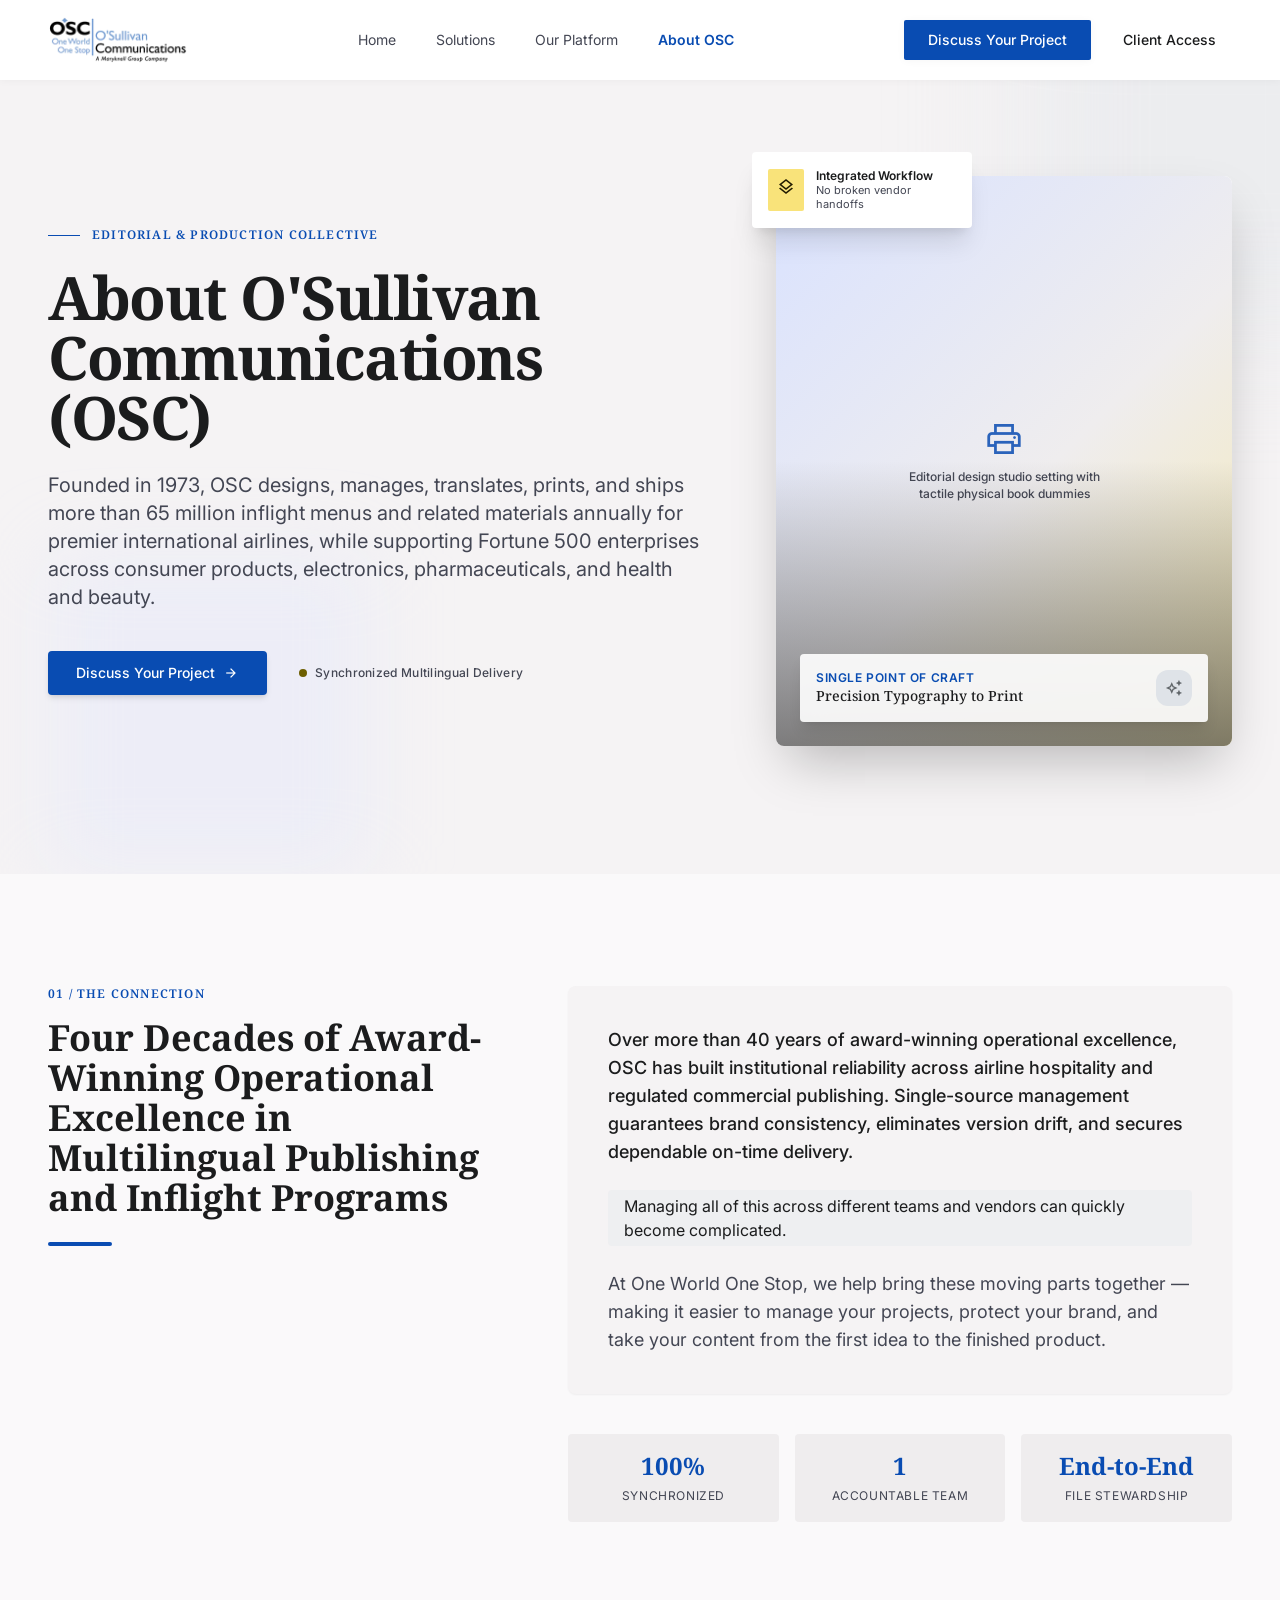
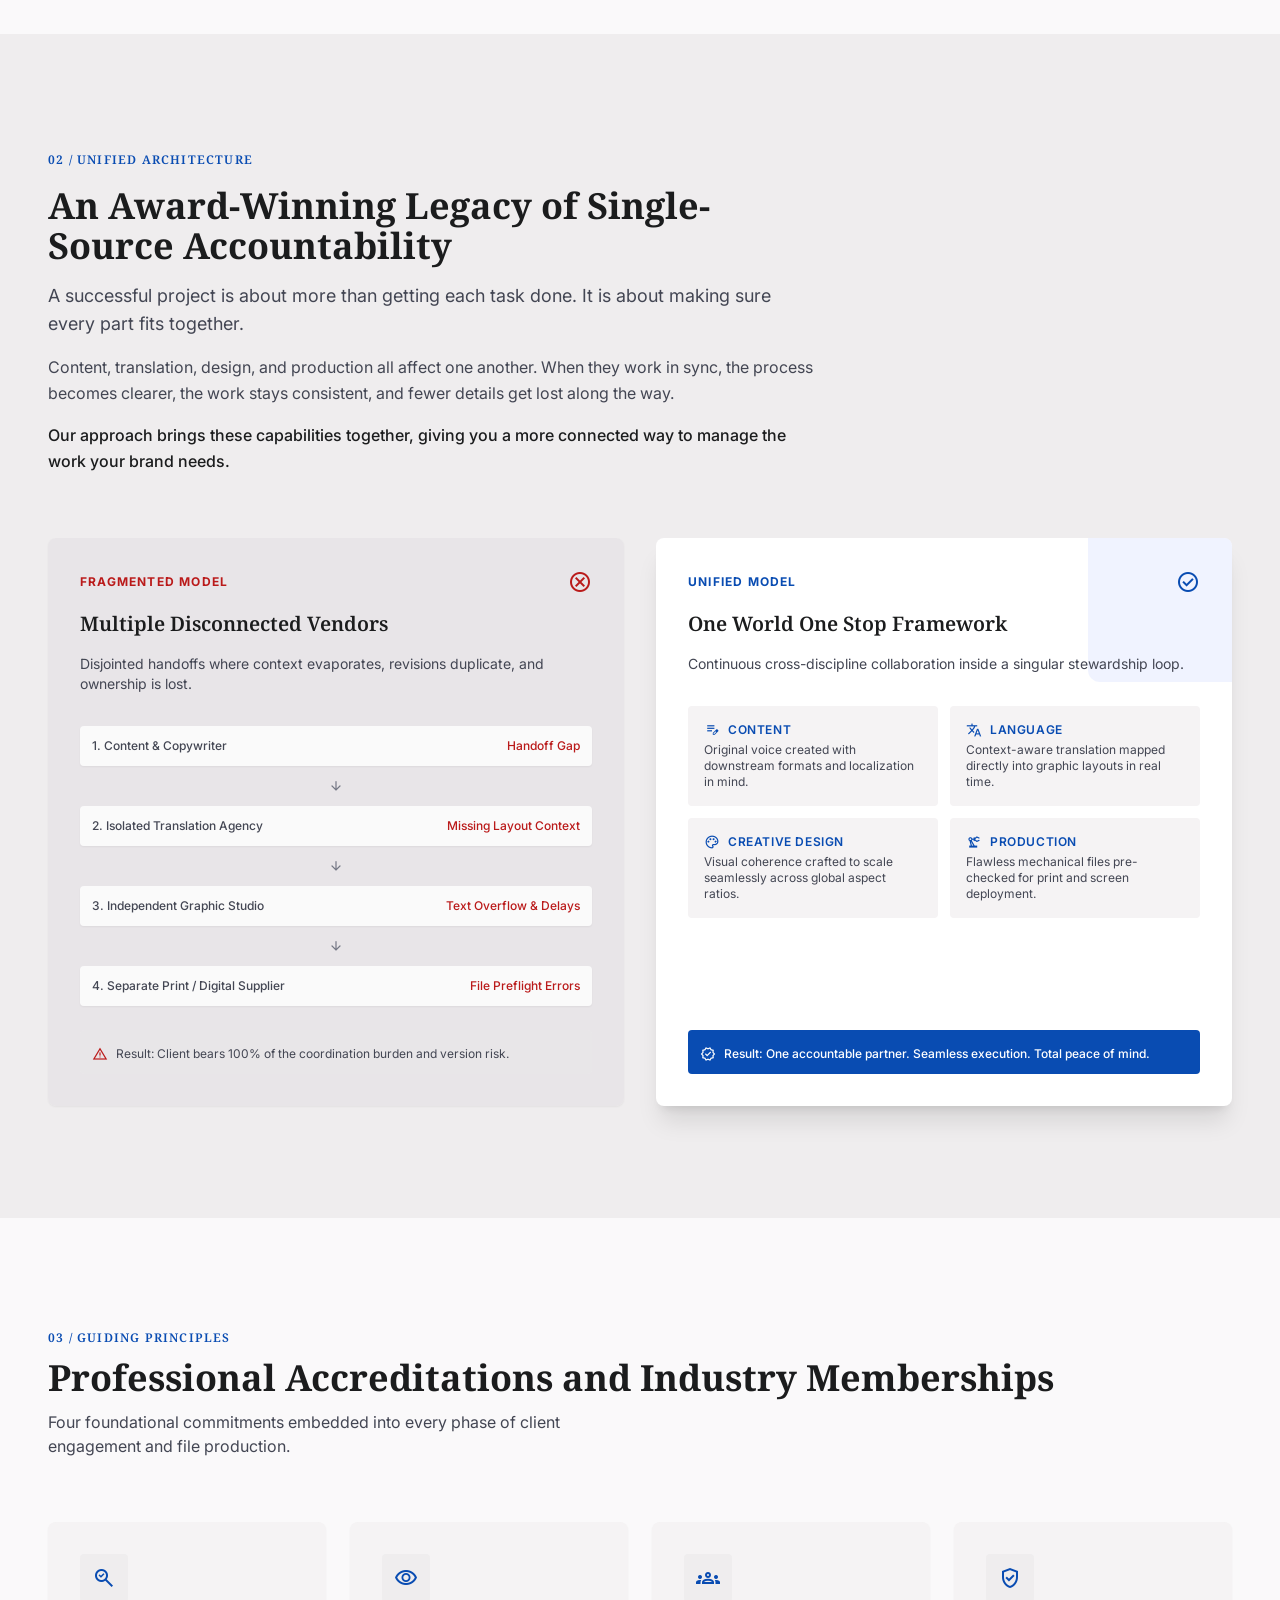
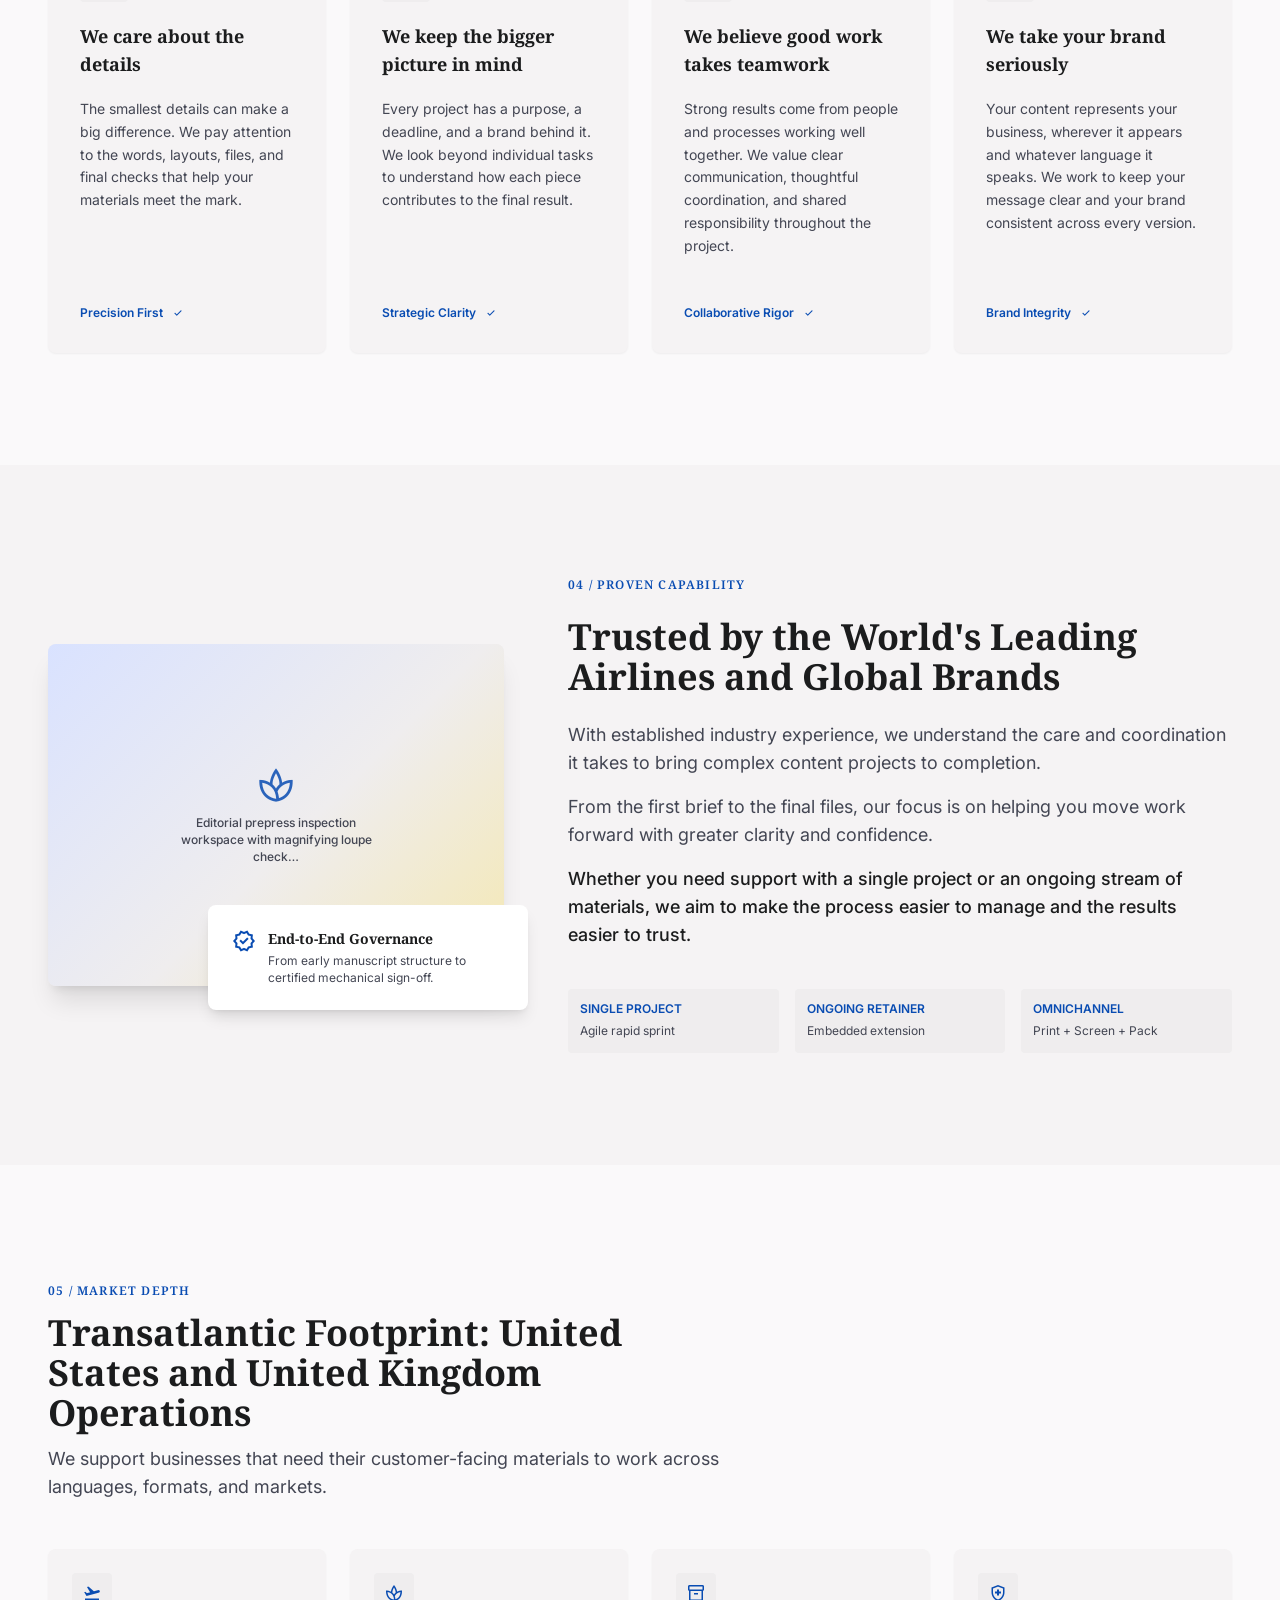
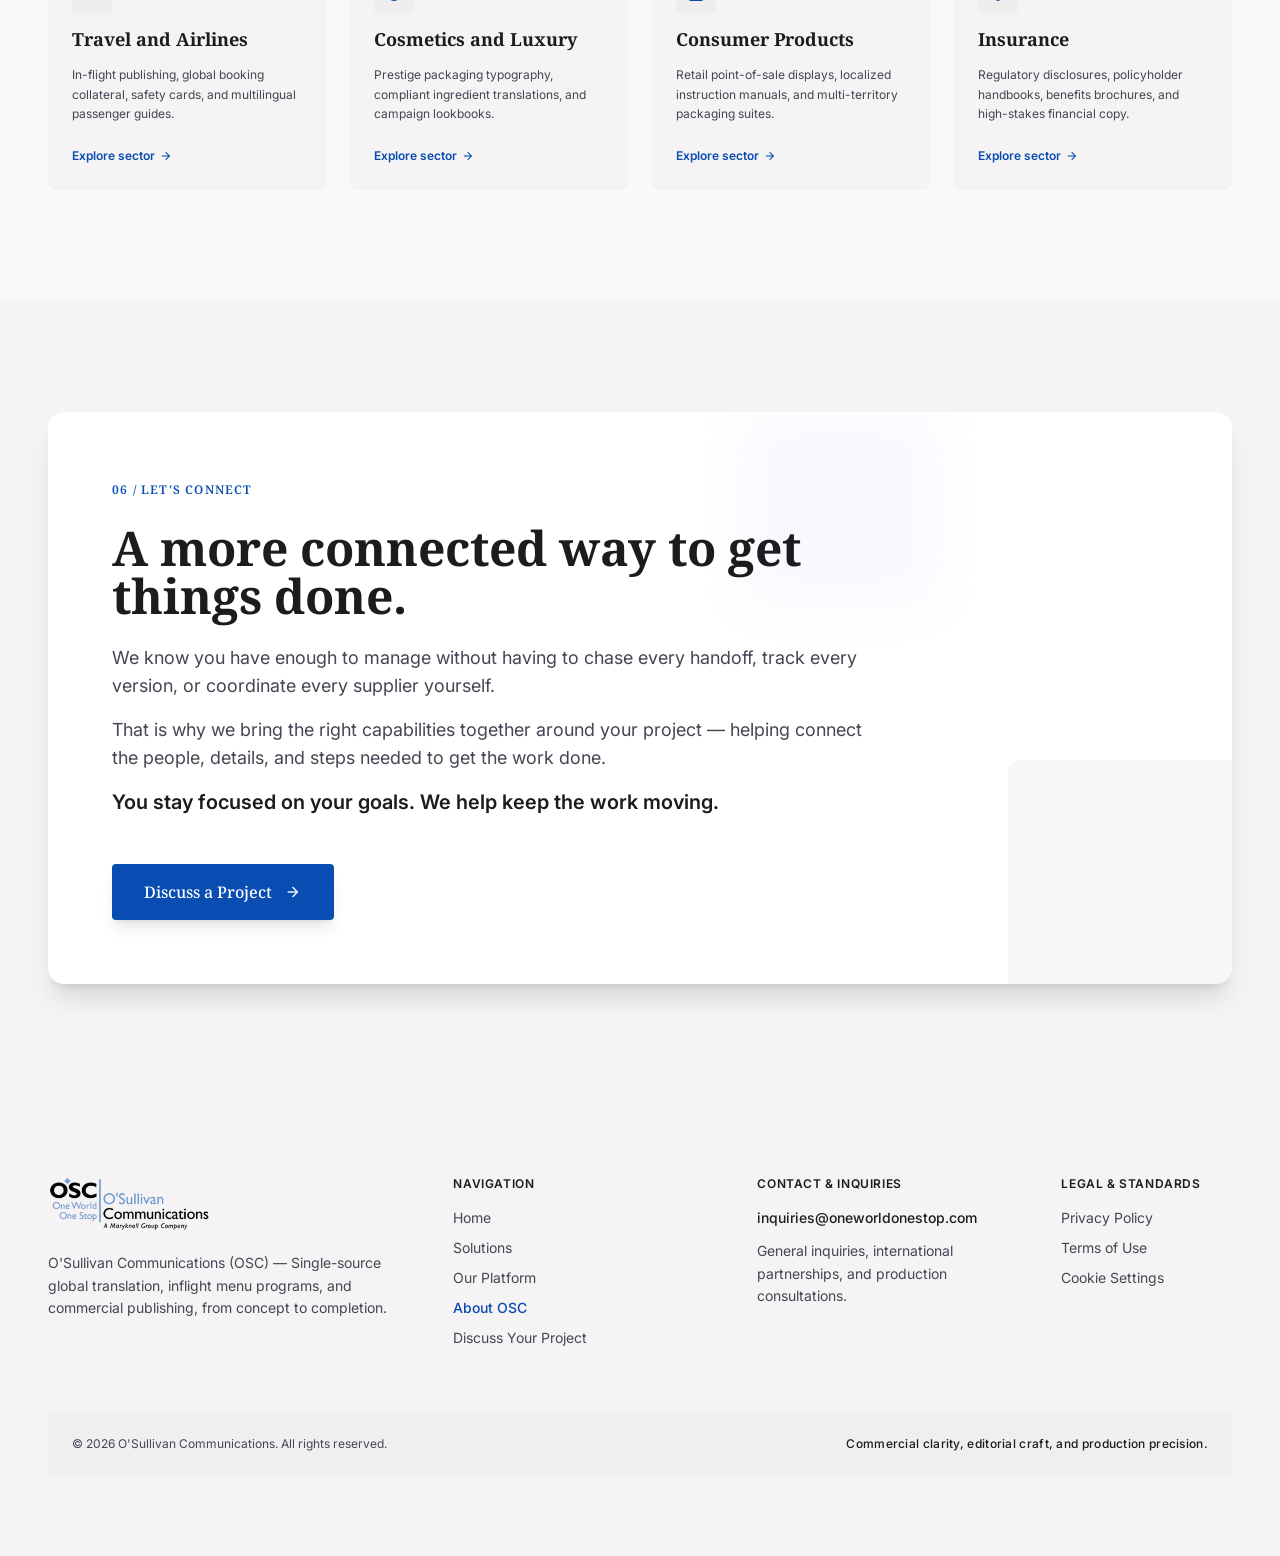
==== commit 2b99ebfc: "The 9 pages with package copy are already updated (Home, Solutions, Platform hub, 4 EMMIS children, " ====
--- a/about.html
+++ b/about.html
@@ -3,7 +3,7 @@
 <head>
 <meta charset="utf-8">
 <meta name="viewport" content="width=device-width, initial-scale=1.0">
-<title>About Us | One World One Stop</title>
+<title>About OSC | O'Sullivan Communications</title>
 <meta name="description" content="One World One Stop brings content, language, creative design and print production together, from the first word to the finished product.">
 <link rel="preconnect" href="https://fonts.googleapis.com">
 <link rel="preconnect" href="https://fonts.gstatic.com" crossorigin>
@@ -31,19 +31,18 @@
     <a class="flex items-center gap-3 group min-w-0" href="index.html" aria-label="O'Sullivan Communications – home">
       <img src="assets/osc-logo.png" alt="OSC One World One Stop – O'Sullivan Communications" width="286" height="98" class="h-10 sm:h-12 w-auto shrink-0">
     </a>
-    <nav class="hidden lg:flex items-center gap-8 xl:gap-10" aria-label="Main"><a class="text-sm text-on-surface-variant hover:text-on-surface transition-colors" href="index.html">Home</a><a class="text-sm text-on-surface-variant hover:text-on-surface transition-colors" href="services.html">Services</a><a class="text-sm text-on-surface-variant hover:text-on-surface transition-colors" href="industries.html">Industries</a><a class="text-sm text-on-surface-variant hover:text-on-surface transition-colors" href="our-work.html">Our Work</a><a aria-current="page" class="text-sm text-primary font-semibold transition-colors" href="about.html">About Us</a></nav>
+    <nav class="hidden lg:flex items-center gap-8 xl:gap-10" aria-label="Main"><a class="text-sm text-on-surface-variant hover:text-on-surface transition-colors" href="index.html">Home</a><a class="text-sm text-on-surface-variant hover:text-on-surface transition-colors" href="solutions.html">Solutions</a><a class="text-sm text-on-surface-variant hover:text-on-surface transition-colors" href="platform.html">Our Platform</a><a aria-current="page" class="text-sm text-primary font-semibold transition-colors" href="about.html">About OSC</a></nav>
     <div class="flex items-center gap-3 sm:gap-4 shrink-0">
-      <a class="hidden sm:inline-flex items-center justify-center px-5 lg:px-6 py-2.5 rounded bg-primary text-on-primary text-sm font-medium hover:bg-primary-container transition-colors shadow-[0_1px_8px_rgba(0,0,0,0.04)]" href="contact.html">Discuss a Project</a>
-      <div class="hidden sm:flex w-8 h-8 rounded-full bg-primary items-center justify-center" aria-hidden="true"><span class="material-symbols-outlined text-on-primary text-[18px]">person</span></div>
+      <a class="hidden sm:inline-flex items-center justify-center px-5 lg:px-6 py-2.5 rounded bg-primary text-on-primary text-sm font-medium hover:bg-primary-container transition-colors shadow-[0_1px_8px_rgba(0,0,0,0.04)]" href="contact.html">Discuss Your Project</a>
+      <a class="hidden sm:inline-flex items-center justify-center px-4 py-2.5 rounded border border-outline-variant text-on-surface text-sm font-medium hover:bg-surface-container transition-colors" href="#" rel="nofollow">Client Access</a>
       <button id="menu-toggle" type="button" class="lg:hidden inline-flex items-center justify-center w-10 h-10 rounded-lg text-on-surface hover:bg-surface-container transition-colors" aria-controls="mobile-menu" aria-expanded="false" aria-label="Open menu">
         <span class="material-symbols-outlined text-2xl" id="menu-icon">menu</span>
       </button>
     </div>
   </div>
   <div id="mobile-menu" data-open="false" class="lg:hidden absolute left-0 right-0 top-full bg-surface-container-lowest shadow-lg max-h-[calc(100vh-4rem)] overflow-y-auto" aria-hidden="true">
-    <nav class="max-w-7xl mx-auto px-4 sm:px-6 py-4 flex flex-col gap-1" aria-label="Mobile">
-      <a class="flex items-center justify-between px-4 py-3 rounded-lg text-base text-on-surface hover:bg-surface-container-low transition-colors" href="index.html">Home</a><a class="flex items-center justify-between px-4 py-3 rounded-lg text-base text-on-surface hover:bg-surface-container-low transition-colors" href="services.html">Services</a><a class="flex items-center justify-between px-4 py-3 rounded-lg text-base text-on-surface hover:bg-surface-container-low transition-colors" href="industries.html">Industries</a><a class="flex items-center justify-between px-4 py-3 rounded-lg text-base text-on-surface hover:bg-surface-container-low transition-colors" href="our-work.html">Our Work</a><a aria-current="page" class="flex items-center justify-between px-4 py-3 rounded-lg text-base bg-surface-container text-primary font-semibold transition-colors" href="about.html">About Us</a><a class="flex items-center justify-between px-4 py-3 rounded-lg text-base text-on-surface hover:bg-surface-container-low transition-colors" href="contact.html">Contact Us</a>
-      <a class="mt-3 inline-flex items-center justify-center gap-2 px-6 py-3.5 rounded bg-primary text-on-primary text-sm font-semibold hover:bg-primary-container transition-colors" href="contact.html">Discuss a Project<span class="material-symbols-outlined text-lg">arrow_forward</span></a>
+    <nav class="max-w-7xl mx-auto px-4 sm:px-6 py-4 flex flex-col gap-1" aria-label="Mobile"><a class="flex items-center justify-between px-4 py-3 rounded-lg text-base text-on-surface hover:bg-surface-container-low transition-colors" href="index.html">Home</a><a class="flex items-center justify-between px-4 py-3 rounded-lg text-base text-on-surface hover:bg-surface-container-low transition-colors" href="solutions.html">Solutions</a><a class="flex items-center justify-between px-4 py-3 rounded-lg text-base text-on-surface hover:bg-surface-container-low transition-colors" href="platform.html">Our Platform</a><a aria-current="page" class="flex items-center justify-between px-4 py-3 rounded-lg text-base bg-surface-container text-primary font-semibold transition-colors" href="about.html">About OSC</a><a class="flex items-center justify-between px-4 py-3 rounded-lg text-base text-on-surface hover:bg-surface-container-low transition-colors" href="contact.html">Contact</a><a class="flex items-center justify-between px-4 py-3 rounded-lg text-base text-on-surface hover:bg-surface-container-low transition-colors" href="#" rel="nofollow">Client Access</a>
+      <a class="mt-3 inline-flex items-center justify-center gap-2 px-6 py-3.5 rounded bg-primary text-on-primary text-sm font-semibold hover:bg-primary-container transition-colors" href="contact.html">Discuss Your Project<span class="material-symbols-outlined text-lg">arrow_forward</span></a>
     </nav>
   </div>
 </header>
@@ -63,14 +62,14 @@
 <span class="text-xs font-semibold tracking-widest uppercase text-primary font-headline">Editorial &amp; Production Collective</span>
 </div>
 <h1 class="text-4xl sm:text-5xl lg:text-6xl font-headline font-bold text-on-surface leading-[1.08] tracking-tight">
-            Good work happens when every part works together.
+            About O'Sullivan Communications (OSC)
           </h1>
 <p class="text-lg lg:text-xl text-on-surface-variant font-normal leading-relaxed max-w-2xl">
-            We bring content, creativity, language, and production together to help brands communicate with confidence.
+            Founded in 1973, OSC designs, manages, translates, prints, and ships more than 65 million inflight menus and related materials annually for premier international airlines, while supporting Fortune 500 enterprises across consumer products, electronics, pharmaceuticals, and health and beauty.
           </p>
 <div class="flex flex-wrap items-center gap-4 pt-4">
 <a class="inline-flex items-center justify-center px-7 py-3 rounded-lg bg-primary text-on-primary font-medium text-sm shadow-md hover:bg-primary-container transition-all hover:shadow-lg" href="contact.html">
-              Discuss a Project
+              Discuss Your Project
               <span class="material-symbols-outlined ml-2 text-base">arrow_forward</span>
 </a>
 <div class="flex items-center gap-2 pl-4 text-xs font-medium text-on-surface-variant tracking-wide">
@@ -117,7 +116,7 @@
 <div class="lg:col-span-5 flex flex-col gap-4">
 <span class="text-xs font-semibold tracking-widest text-primary uppercase font-headline">01 / The Connection</span>
 <h2 class="text-3xl sm:text-4xl font-headline font-bold text-on-surface leading-tight">
-            More than a collection of services. One connected team.
+            Four Decades of Award-Winning Operational Excellence in Multilingual Publishing and Inflight Programs
           </h2>
 <div class="w-16 h-1 bg-primary rounded-full mt-2"></div>
 </div>
@@ -125,7 +124,7 @@
 <div class="lg:col-span-7 flex flex-col gap-6">
 <div class="bg-surface-container-low p-5 sm:p-8 lg:p-10 rounded-xl shadow-sm space-y-6 text-on-surface-variant leading-relaxed text-base lg:text-lg">
 <p class="text-on-surface font-medium">
-              When your business serves different markets, every detail matters. The words need to be right. The design needs to feel true to your brand. Every version needs to be consistent. And the final product needs to be ready when you need it.
+              Over more than 40 years of award-winning operational excellence, OSC has built institutional reliability across airline hospitality and regulated commercial publishing. Single-source management guarantees brand consistency, eliminates version drift, and secures dependable on-time delivery.
             </p>
 <div class="pl-4 py-1 border-l-0 bg-secondary-container/30 rounded-lg p-4">
 <p class="text-on-surface text-base font-normal">
@@ -162,7 +161,7 @@
 <div class="max-w-3xl mb-16 space-y-4">
 <span class="text-xs font-semibold tracking-widest text-primary uppercase font-headline">02 / Unified Architecture</span>
 <h2 class="text-3xl sm:text-4xl font-headline font-bold text-on-surface leading-tight">
-          Every part matters. How they work together matters more.
+          An Award-Winning Legacy of Single-Source Accountability
         </h2>
 <p class="text-base lg:text-lg text-on-surface-variant leading-relaxed">
           A successful project is about more than getting each task done. It is about making sure every part fits together.
@@ -271,7 +270,7 @@
 <div class="flex flex-col gap-3 mb-16">
 <span class="text-xs font-semibold tracking-widest text-primary uppercase font-headline">03 / Guiding Principles</span>
 <h2 class="text-3xl sm:text-4xl font-headline font-bold text-on-surface leading-tight">
-          What Guides Our Work
+          Professional Accreditations and Industry Memberships
         </h2>
 <p class="text-on-surface-variant text-base max-w-xl">
           Four foundational commitments embedded into every phase of client engagement and file production.
@@ -370,7 +369,7 @@
 <div class="lg:col-span-7 order-1 lg:order-2 flex flex-col gap-6">
 <span class="text-xs font-semibold tracking-widest text-primary uppercase font-headline">04 / Proven Capability</span>
 <h2 class="text-3xl sm:text-4xl font-headline font-bold text-on-surface leading-tight">
-            Experience you can build on.
+            Trusted by the World's Leading Airlines and Global Brands
           </h2>
 <div class="space-y-4 text-on-surface-variant text-base lg:text-lg leading-relaxed">
 <p class="">
@@ -408,7 +407,7 @@
 <div class="max-w-2xl mb-12 space-y-3">
 <span class="text-xs font-semibold tracking-widest text-primary uppercase font-headline">05 / Market Depth</span>
 <h2 class="text-3xl sm:text-4xl font-headline font-bold text-on-surface leading-tight">
-          Helping brands communicate across markets.
+          Transatlantic Footprint: United States and United Kingdom Operations
         </h2>
 <p class="text-on-surface-variant text-base lg:text-lg leading-relaxed">
           We support businesses that need their customer-facing materials to work across languages, formats, and markets.
@@ -417,7 +416,7 @@
 <!-- Industry Cards Grid -->
 <div class="grid grid-cols-1 sm:grid-cols-2 lg:grid-cols-4 gap-6">
 <!-- Travel and Airlines -->
-<a class="group bg-surface-container-low hover:bg-surface-container-lowest p-6 rounded-xl shadow-sm hover:shadow-md transition-all duration-300 flex flex-col justify-between gap-4 min-h-[14rem]" href="industries.html">
+<a class="group bg-surface-container-low hover:bg-surface-container-lowest p-6 rounded-xl shadow-sm hover:shadow-md transition-all duration-300 flex flex-col justify-between gap-4 min-h-[14rem]" href="platform.html">
 <div class="space-y-3">
 <div class="w-10 h-10 rounded-lg bg-surface-container flex items-center justify-center text-primary group-hover:bg-primary group-hover:text-on-primary transition-colors">
 <span class="material-symbols-outlined text-xl">flight_takeoff</span>
@@ -435,7 +434,7 @@
 </div>
 </a>
 <!-- Cosmetics and Luxury -->
-<a class="group bg-surface-container-low hover:bg-surface-container-lowest p-6 rounded-xl shadow-sm hover:shadow-md transition-all duration-300 flex flex-col justify-between gap-4 min-h-[14rem]" href="industries.html">
+<a class="group bg-surface-container-low hover:bg-surface-container-lowest p-6 rounded-xl shadow-sm hover:shadow-md transition-all duration-300 flex flex-col justify-between gap-4 min-h-[14rem]" href="platform.html">
 <div class="space-y-3">
 <div class="w-10 h-10 rounded-lg bg-surface-container flex items-center justify-center text-primary group-hover:bg-primary group-hover:text-on-primary transition-colors">
 <span class="material-symbols-outlined text-xl">spa</span>
@@ -453,7 +452,7 @@
 </div>
 </a>
 <!-- Consumer Products -->
-<a class="group bg-surface-container-low hover:bg-surface-container-lowest p-6 rounded-xl shadow-sm hover:shadow-md transition-all duration-300 flex flex-col justify-between gap-4 min-h-[14rem]" href="industries.html">
+<a class="group bg-surface-container-low hover:bg-surface-container-lowest p-6 rounded-xl shadow-sm hover:shadow-md transition-all duration-300 flex flex-col justify-between gap-4 min-h-[14rem]" href="platform.html">
 <div class="space-y-3">
 <div class="w-10 h-10 rounded-lg bg-surface-container flex items-center justify-center text-primary group-hover:bg-primary group-hover:text-on-primary transition-colors">
 <span class="material-symbols-outlined text-xl">inventory_2</span>
@@ -471,7 +470,7 @@
 </div>
 </a>
 <!-- Insurance -->
-<a class="group bg-surface-container-low hover:bg-surface-container-lowest p-6 rounded-xl shadow-sm hover:shadow-md transition-all duration-300 flex flex-col justify-between gap-4 min-h-[14rem]" href="industries.html">
+<a class="group bg-surface-container-low hover:bg-surface-container-lowest p-6 rounded-xl shadow-sm hover:shadow-md transition-all duration-300 flex flex-col justify-between gap-4 min-h-[14rem]" href="platform.html">
 <div class="space-y-3">
 <div class="w-10 h-10 rounded-lg bg-surface-container flex items-center justify-center text-primary group-hover:bg-primary group-hover:text-on-primary transition-colors">
 <span class="material-symbols-outlined text-xl">health_and_safety</span>
@@ -531,11 +530,11 @@
     <div class="grid grid-cols-1 sm:grid-cols-2 lg:grid-cols-12 gap-10 lg:gap-8">
       <div class="sm:col-span-2 lg:col-span-4 flex flex-col gap-5">
         <a class="flex items-center gap-3" href="index.html"><img src="assets/osc-logo.png" alt="OSC One World One Stop – O'Sullivan Communications" width="286" height="98" class="h-14 w-auto"></a>
-        <p class="text-sm leading-relaxed text-on-surface-variant max-w-sm">Bringing content, language, creative design, and production together — from the first word to the finished product.</p>
+        <p class="text-sm leading-relaxed text-on-surface-variant max-w-sm">O'Sullivan Communications (OSC) — Single-source global translation, inflight menu programs, and commercial publishing, from concept to completion.</p>
       </div>
       <div class="lg:col-span-3 flex flex-col gap-4">
         <span class="text-xs font-semibold tracking-wider uppercase text-on-surface">Navigation</span>
-        <nav class="flex flex-col gap-2.5" aria-label="Footer"><a class="text-sm text-on-surface-variant hover:text-on-surface transition-colors" href="index.html">Home</a><a class="text-sm text-on-surface-variant hover:text-on-surface transition-colors" href="services.html">Services</a><a class="text-sm text-on-surface-variant hover:text-on-surface transition-colors" href="industries.html">Industries</a><a class="text-sm text-on-surface-variant hover:text-on-surface transition-colors" href="our-work.html">Our Work</a><a aria-current="page" class="text-sm text-primary font-medium transition-colors" href="about.html">About Us</a><a class="text-sm text-on-surface-variant hover:text-on-surface transition-colors" href="contact.html">Discuss a Project</a></nav>
+        <nav class="flex flex-col gap-2.5" aria-label="Footer"><a class="text-sm text-on-surface-variant hover:text-on-surface transition-colors" href="index.html">Home</a><a class="text-sm text-on-surface-variant hover:text-on-surface transition-colors" href="solutions.html">Solutions</a><a class="text-sm text-on-surface-variant hover:text-on-surface transition-colors" href="platform.html">Our Platform</a><a aria-current="page" class="text-sm text-primary font-medium transition-colors" href="about.html">About OSC</a><a class="text-sm text-on-surface-variant hover:text-on-surface transition-colors" href="contact.html">Discuss Your Project</a></nav>
       </div>
       <div class="lg:col-span-3 flex flex-col gap-4">
         <span class="text-xs font-semibold tracking-wider uppercase text-on-surface">Contact &amp; Inquiries</span>
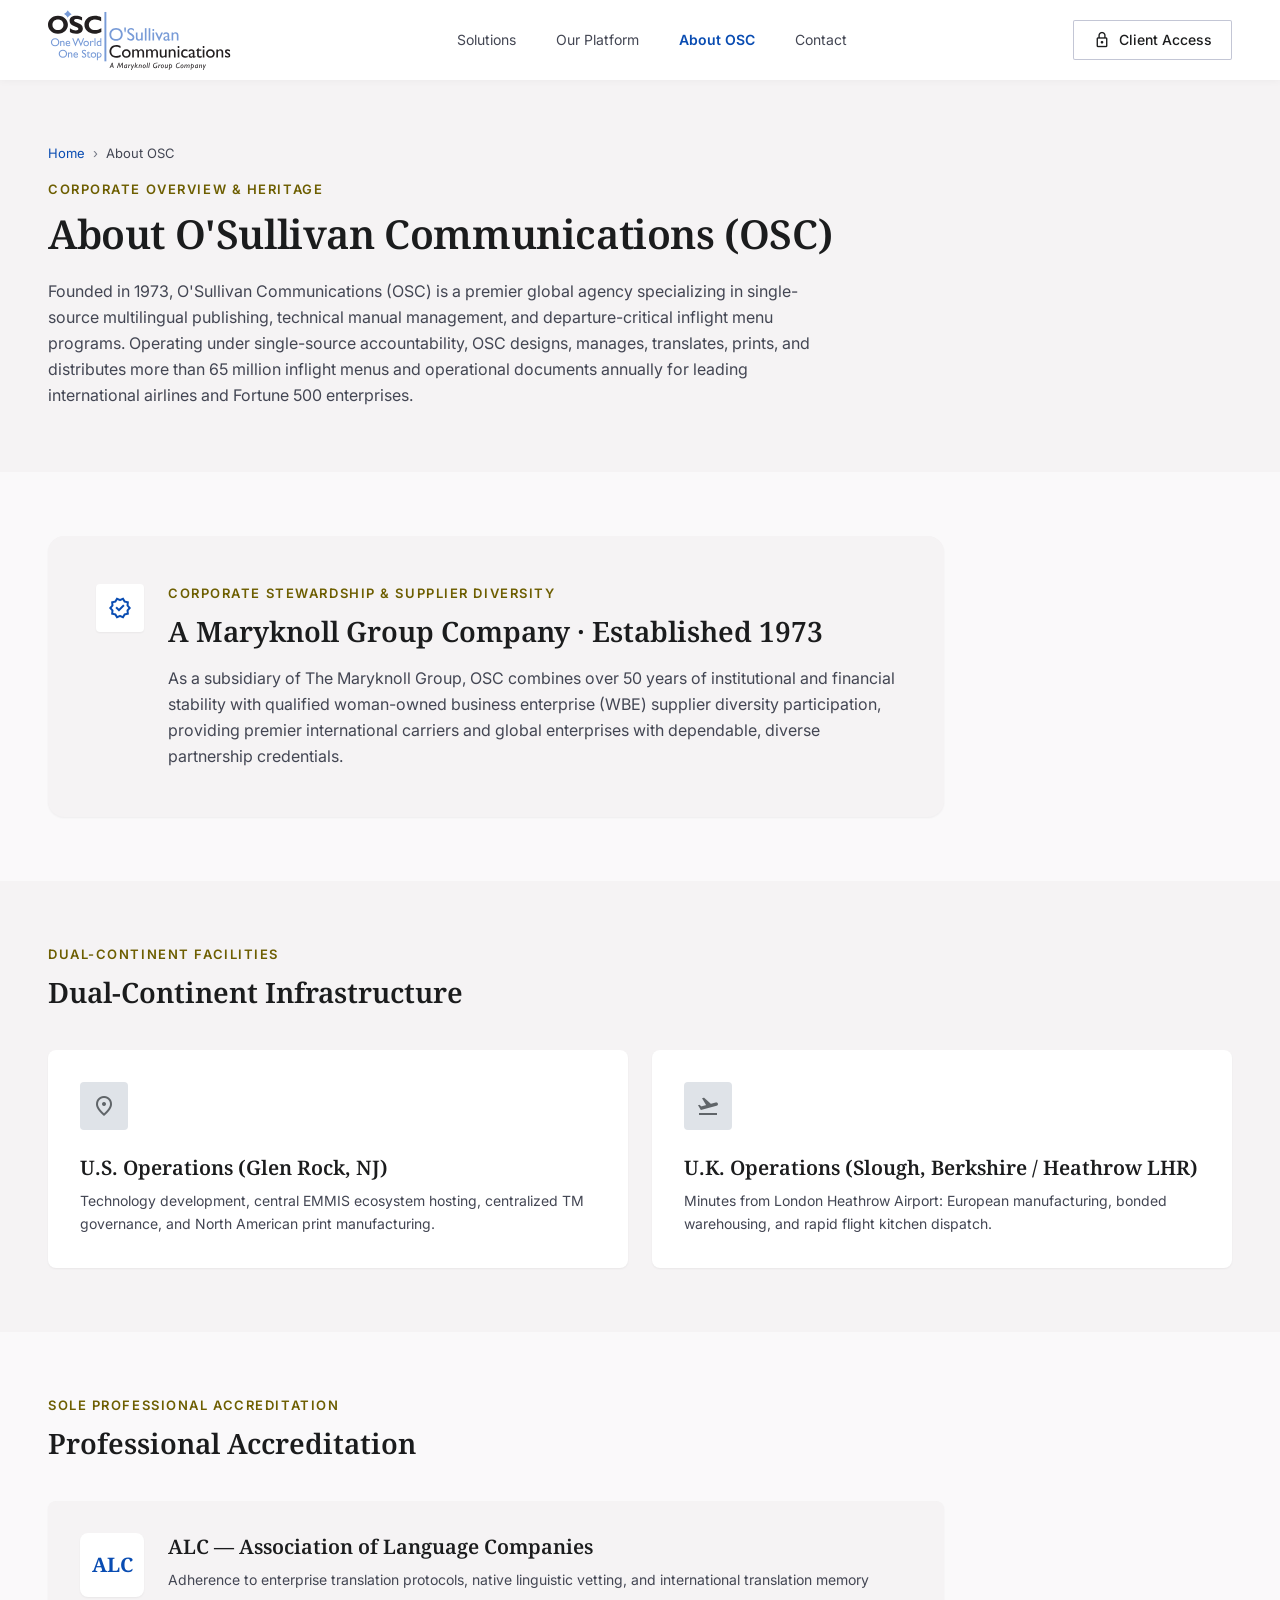
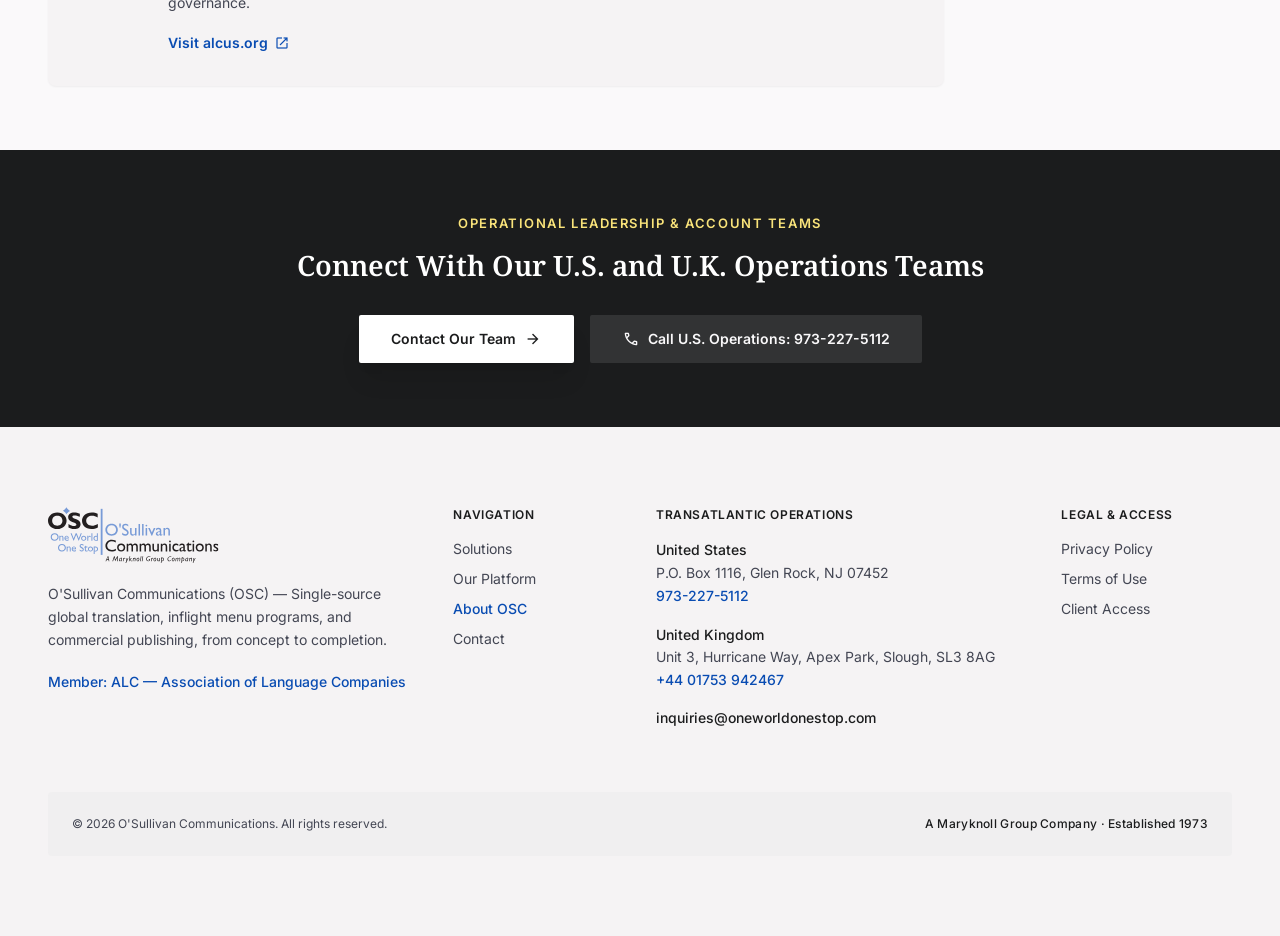
==== commit df4b922b: "Implement 31 punch list changes, add SVG logo, remove Phase 2 child pages" ====
--- a/about.html
+++ b/about.html
@@ -4,7 +4,7 @@
 <meta charset="utf-8">
 <meta name="viewport" content="width=device-width, initial-scale=1.0">
 <title>About OSC | O'Sullivan Communications</title>
-<meta name="description" content="One World One Stop brings content, language, creative design and print production together, from the first word to the finished product.">
+<meta name="description" content="Founded in 1973, O'Sullivan Communications (OSC) is a Maryknoll Group company delivering single-source multilingual publishing and inflight menu programs.">
 <link rel="preconnect" href="https://fonts.googleapis.com">
 <link rel="preconnect" href="https://fonts.gstatic.com" crossorigin>
 <link rel="stylesheet" href="https://fonts.googleapis.com/css2?family=Noto+Serif:wght@400;500;600;700&family=Inter:wght@300;400;500;600;700&family=Public+Sans:wght@400;500;600;700&display=swap">
@@ -29,498 +29,87 @@
 <header id="site-header" class="fixed top-0 left-0 right-0 z-50 bg-surface-container-lowest/95 backdrop-blur-md shadow-[0_1px_8px_rgba(0,0,0,0.04)]">
   <div class="h-16 sm:h-20 max-w-7xl mx-auto px-4 sm:px-6 lg:px-12 flex items-center justify-between gap-4 lg:gap-8">
     <a class="flex items-center gap-3 group min-w-0" href="index.html" aria-label="O'Sullivan Communications – home">
-      <img src="assets/osc-logo.png" alt="OSC One World One Stop – O'Sullivan Communications" width="286" height="98" class="h-10 sm:h-12 w-auto shrink-0">
+      <img src="assets/OSC_4C_Large.svg" alt="OSC One World One Stop – O'Sullivan Communications" width="286" height="98" class="osc-logo w-auto shrink-0">
     </a>
-    <nav class="hidden lg:flex items-center gap-8 xl:gap-10" aria-label="Main"><a class="text-sm text-on-surface-variant hover:text-on-surface transition-colors" href="index.html">Home</a><a class="text-sm text-on-surface-variant hover:text-on-surface transition-colors" href="solutions.html">Solutions</a><a class="text-sm text-on-surface-variant hover:text-on-surface transition-colors" href="platform.html">Our Platform</a><a aria-current="page" class="text-sm text-primary font-semibold transition-colors" href="about.html">About OSC</a></nav>
+    <nav class="hidden lg:flex items-center gap-8 xl:gap-10" aria-label="Main"><a class="text-sm text-on-surface-variant hover:text-on-surface transition-colors" href="solutions.html">Solutions</a><a class="text-sm text-on-surface-variant hover:text-on-surface transition-colors" href="platform.html">Our Platform</a><a aria-current="page" class="text-sm text-primary font-semibold transition-colors" href="about.html">About OSC</a><a class="text-sm text-on-surface-variant hover:text-on-surface transition-colors" href="contact.html">Contact</a></nav>
     <div class="flex items-center gap-3 sm:gap-4 shrink-0">
-      <a class="hidden sm:inline-flex items-center justify-center px-5 lg:px-6 py-2.5 rounded bg-primary text-on-primary text-sm font-medium hover:bg-primary-container transition-colors shadow-[0_1px_8px_rgba(0,0,0,0.04)]" href="contact.html">Discuss Your Project</a>
-      <a class="hidden sm:inline-flex items-center justify-center px-4 py-2.5 rounded border border-outline-variant text-on-surface text-sm font-medium hover:bg-surface-container transition-colors" href="#" rel="nofollow">Client Access</a>
+      <a class="osc-utility-btn hidden sm:inline-flex items-center justify-center gap-2 px-5 py-2.5 rounded bg-surface-container-lowest text-on-surface text-sm font-medium hover:bg-surface-container transition-colors" href="#" rel="nofollow"><span class="material-symbols-outlined text-[18px]">lock</span>Client Access</a>
       <button id="menu-toggle" type="button" class="lg:hidden inline-flex items-center justify-center w-10 h-10 rounded-lg text-on-surface hover:bg-surface-container transition-colors" aria-controls="mobile-menu" aria-expanded="false" aria-label="Open menu">
         <span class="material-symbols-outlined text-2xl" id="menu-icon">menu</span>
       </button>
     </div>
   </div>
   <div id="mobile-menu" data-open="false" class="lg:hidden absolute left-0 right-0 top-full bg-surface-container-lowest shadow-lg max-h-[calc(100vh-4rem)] overflow-y-auto" aria-hidden="true">
-    <nav class="max-w-7xl mx-auto px-4 sm:px-6 py-4 flex flex-col gap-1" aria-label="Mobile"><a class="flex items-center justify-between px-4 py-3 rounded-lg text-base text-on-surface hover:bg-surface-container-low transition-colors" href="index.html">Home</a><a class="flex items-center justify-between px-4 py-3 rounded-lg text-base text-on-surface hover:bg-surface-container-low transition-colors" href="solutions.html">Solutions</a><a class="flex items-center justify-between px-4 py-3 rounded-lg text-base text-on-surface hover:bg-surface-container-low transition-colors" href="platform.html">Our Platform</a><a aria-current="page" class="flex items-center justify-between px-4 py-3 rounded-lg text-base bg-surface-container text-primary font-semibold transition-colors" href="about.html">About OSC</a><a class="flex items-center justify-between px-4 py-3 rounded-lg text-base text-on-surface hover:bg-surface-container-low transition-colors" href="contact.html">Contact</a><a class="flex items-center justify-between px-4 py-3 rounded-lg text-base text-on-surface hover:bg-surface-container-low transition-colors" href="#" rel="nofollow">Client Access</a>
-      <a class="mt-3 inline-flex items-center justify-center gap-2 px-6 py-3.5 rounded bg-primary text-on-primary text-sm font-semibold hover:bg-primary-container transition-colors" href="contact.html">Discuss Your Project<span class="material-symbols-outlined text-lg">arrow_forward</span></a>
+    <nav class="max-w-7xl mx-auto px-4 sm:px-6 py-4 flex flex-col gap-1" aria-label="Mobile">
+      <a class="flex items-center justify-between px-4 py-3 rounded-lg text-base text-on-surface hover:bg-surface-container-low transition-colors" href="solutions.html">Solutions</a><a class="flex items-center justify-between px-4 py-3 rounded-lg text-base text-on-surface hover:bg-surface-container-low transition-colors" href="platform.html">Our Platform</a><a aria-current="page" class="flex items-center justify-between px-4 py-3 rounded-lg text-base bg-surface-container text-primary font-semibold transition-colors" href="about.html">About OSC</a><a class="flex items-center justify-between px-4 py-3 rounded-lg text-base text-on-surface hover:bg-surface-container-low transition-colors" href="contact.html">Contact</a>
+      <a class="osc-utility-btn mt-3 inline-flex items-center justify-center gap-2 px-6 py-3.5 rounded bg-surface-container-lowest text-on-surface text-sm font-semibold hover:bg-surface-container transition-colors" href="#" rel="nofollow"><span class="material-symbols-outlined text-lg">lock</span>Client Access</a>
     </nav>
   </div>
 </header>
 <main class="w-full pt-16 sm:pt-20 bg-surface flex-1"><div class="flex flex-col w-full">
-
-<!-- SECTION 1: HERO -->
-<section class="relative w-full bg-surface-container-low overflow-hidden">
-<!-- Subtle architectural backdrop glow -->
-<div class="absolute -top-32 -right-32 w-96 h-96 rounded-full bg-secondary-container/40 blur-3xl pointer-events-none"></div>
-<div class="absolute bottom-0 left-12 w-80 h-80 rounded-full bg-primary-fixed/30 blur-2xl pointer-events-none"></div>
-<div class="max-w-7xl mx-auto px-6 lg:px-12 pt-16 pb-20 lg:pt-24 lg:pb-32 relative z-10">
-<div class="grid grid-cols-1 lg:grid-cols-12 gap-12 lg:gap-16 items-center">
-<!-- Text Column -->
-<div class="lg:col-span-7 flex flex-col gap-6">
-<div class="inline-flex items-center gap-3">
-<span class="h-px w-8 bg-primary"></span>
-<span class="text-xs font-semibold tracking-widest uppercase text-primary font-headline">Editorial &amp; Production Collective</span>
-</div>
-<h1 class="text-4xl sm:text-5xl lg:text-6xl font-headline font-bold text-on-surface leading-[1.08] tracking-tight">
-            About O'Sullivan Communications (OSC)
-          </h1>
-<p class="text-lg lg:text-xl text-on-surface-variant font-normal leading-relaxed max-w-2xl">
-            Founded in 1973, OSC designs, manages, translates, prints, and ships more than 65 million inflight menus and related materials annually for premier international airlines, while supporting Fortune 500 enterprises across consumer products, electronics, pharmaceuticals, and health and beauty.
-          </p>
-<div class="flex flex-wrap items-center gap-4 pt-4">
-<a class="inline-flex items-center justify-center px-7 py-3 rounded-lg bg-primary text-on-primary font-medium text-sm shadow-md hover:bg-primary-container transition-all hover:shadow-lg" href="contact.html">
-              Discuss Your Project
-              <span class="material-symbols-outlined ml-2 text-base">arrow_forward</span>
-</a>
-<div class="flex items-center gap-2 pl-4 text-xs font-medium text-on-surface-variant tracking-wide">
-<span class="w-2 h-2 rounded-full bg-tertiary"></span>
-              Synchronized Multilingual Delivery
-            </div>
-</div>
-</div>
-<!-- Visual Column: Editorial Craft & Layout Collage -->
-<div class="lg:col-span-5 relative w-full max-w-md mx-auto lg:max-w-none">
-<div class="relative w-full aspect-[4/5] rounded-xl overflow-hidden shadow-2xl bg-surface-container-lowest">
-<img class="w-full h-full object-cover transition-transform duration-700 hover:scale-105" data-alt="Editorial design studio setting with tactile physical book dummies, Swiss typography layout proofs, Pantone color swatches, fine art paper samples, and high-precision typographic typesetting grids. Soft natural morning window light, high-end studio aesthetic, subtle deep navy and rich purple undertones matching a refined creative agency atmosphere." src="https://lh3.googleusercontent.com/aida-public/[base64]">
-<div class="absolute inset-0 bg-gradient-to-t from-inverse-surface/60 via-transparent to-transparent"></div>
-<!-- Float Tag -->
-<div class="absolute bottom-6 left-6 right-6 p-4 rounded-lg bg-surface-container-lowest/90 backdrop-blur-md shadow-lg flex items-center justify-between">
+<section class="osc-section w-full bg-surface-container-low">
+<div class="max-w-7xl mx-auto px-6 lg:px-12">
+<nav class="osc-crumbs" aria-label="Breadcrumb"><ol><li><a href="index.html">Home</a></li><li aria-current="page">About OSC</li></ol></nav>
+<span class="osc-kicker mb-3">CORPORATE OVERVIEW &amp; HERITAGE</span>
+<h1 class="osc-h1 mb-5 max-w-4xl">About O'Sullivan Communications (OSC)</h1>
+<p class="text-base text-on-surface-variant leading-relaxed max-w-3xl">Founded in 1973, O'Sullivan Communications (OSC) is a premier global agency specializing in single-source multilingual publishing, technical manual management, and departure-critical inflight menu programs. Operating under single-source accountability, OSC designs, manages, translates, prints, and distributes more than 65 million inflight menus and operational documents annually for leading international airlines and Fortune 500 enterprises.</p>
+</div>
+</section>
+<section class="osc-section w-full bg-surface">
+<div class="max-w-7xl mx-auto px-6 lg:px-12">
+<div class="p-8 lg:p-12 rounded-2xl bg-surface-container-low shadow-sm flex flex-col md:flex-row gap-6 items-start max-w-4xl">
+<span class="w-12 h-12 rounded-lg bg-surface-container-lowest text-primary flex items-center justify-center shadow-sm shrink-0"><span class="material-symbols-outlined text-2xl">verified</span></span>
 <div>
-<p class="text-xs uppercase font-semibold tracking-wider text-primary">Single Point of Craft</p>
-<p class="text-sm font-headline font-medium text-on-surface">Precision Typography to Print</p>
-</div>
-<div class="w-9 h-9 rounded-full bg-secondary-container flex items-center justify-center text-on-secondary-container">
-<span class="material-symbols-outlined text-lg">auto_awesome</span>
-</div>
-</div>
-</div>
-<!-- Secondary Overlapping Badge -->
-<div class="hidden sm:flex absolute -top-6 -left-6 bg-surface-container-lowest p-4 rounded-lg shadow-xl items-center gap-3 max-w-[220px]">
-<div class="p-2 rounded bg-tertiary-fixed text-on-tertiary-fixed">
-<span class="material-symbols-outlined text-xl">layers</span>
-</div>
+<span class="osc-kicker mb-3">Corporate Stewardship &amp; Supplier Diversity</span>
+<h2 class="osc-h2 mb-4">A Maryknoll Group Company · Established 1973</h2>
+<p class="text-base text-on-surface-variant leading-relaxed">As a subsidiary of The Maryknoll Group, OSC combines over 50 years of institutional and financial stability with qualified woman-owned business enterprise (WBE) supplier diversity participation, providing premier international carriers and global enterprises with dependable, diverse partnership credentials.</p>
+</div>
+</div>
+</div>
+</section>
+<section class="osc-section w-full bg-surface-container-low">
+<div class="max-w-7xl mx-auto px-6 lg:px-12">
+<div class="max-w-3xl mb-10">
+<span class="osc-kicker mb-3">Dual-Continent Facilities</span>
+<h2 class="osc-h2">Dual-Continent Infrastructure</h2>
+</div>
+<div class="grid grid-cols-1 md:grid-cols-2 gap-6">
+<div class="p-8 rounded-xl bg-surface-container-lowest shadow-sm">
+<span class="w-12 h-12 rounded-lg bg-secondary-container text-on-secondary-container flex items-center justify-center mb-6"><span class="material-symbols-outlined text-2xl">location_on</span></span>
+<h3 class="font-headline text-xl font-semibold text-on-surface mb-2">U.S. Operations (Glen Rock, NJ)</h3>
+<p class="text-sm text-on-surface-variant leading-relaxed">Technology development, central EMMIS ecosystem hosting, centralized TM governance, and North American print manufacturing.</p>
+</div>
+<div class="p-8 rounded-xl bg-surface-container-lowest shadow-sm">
+<span class="w-12 h-12 rounded-lg bg-secondary-container text-on-secondary-container flex items-center justify-center mb-6"><span class="material-symbols-outlined text-2xl">flight_takeoff</span></span>
+<h3 class="font-headline text-xl font-semibold text-on-surface mb-2">U.K. Operations (Slough, Berkshire / Heathrow LHR)</h3>
+<p class="text-sm text-on-surface-variant leading-relaxed">Minutes from London Heathrow Airport: European manufacturing, bonded warehousing, and rapid flight kitchen dispatch.</p>
+</div>
+</div>
+</div>
+</section>
+<section class="osc-section w-full bg-surface">
+<div class="max-w-7xl mx-auto px-6 lg:px-12">
+<div class="max-w-3xl mb-10">
+<span class="osc-kicker mb-3">Sole Professional Accreditation</span>
+<h2 class="osc-h2">Professional Accreditation</h2>
+</div>
+<div class="p-8 rounded-xl bg-surface-container-low shadow-sm flex flex-col sm:flex-row gap-6 items-start max-w-4xl">
+<span class="w-16 h-16 rounded-xl bg-surface-container-lowest text-primary flex items-center justify-center shadow-sm shrink-0 font-headline text-xl font-bold">ALC</span>
 <div>
-<p class="text-xs font-semibold text-on-surface">Integrated Workflow</p>
-<p class="text-[11px] text-on-surface-variant leading-tight">No broken vendor handoffs</p>
-</div>
-</div>
-</div>
-</div>
-</div>
-</section>
-<!-- SECTION 2: THE COMPANY INTRODUCTION -->
-<section class="w-full bg-surface py-20 lg:py-28 relative">
-<div class="max-w-7xl mx-auto px-6 lg:px-12">
-<div class="grid grid-cols-1 lg:grid-cols-12 gap-12 lg:gap-16 items-start">
-<!-- Left: Statement & Numbering -->
-<div class="lg:col-span-5 flex flex-col gap-4">
-<span class="text-xs font-semibold tracking-widest text-primary uppercase font-headline">01 / The Connection</span>
-<h2 class="text-3xl sm:text-4xl font-headline font-bold text-on-surface leading-tight">
-            Four Decades of Award-Winning Operational Excellence in Multilingual Publishing and Inflight Programs
-          </h2>
-<div class="w-16 h-1 bg-primary rounded-full mt-2"></div>
-</div>
-<!-- Right: Verbatim Body Copy in High-Contrast Card -->
-<div class="lg:col-span-7 flex flex-col gap-6">
-<div class="bg-surface-container-low p-5 sm:p-8 lg:p-10 rounded-xl shadow-sm space-y-6 text-on-surface-variant leading-relaxed text-base lg:text-lg">
-<p class="text-on-surface font-medium">
-              Over more than 40 years of award-winning operational excellence, OSC has built institutional reliability across airline hospitality and regulated commercial publishing. Single-source management guarantees brand consistency, eliminates version drift, and secures dependable on-time delivery.
-            </p>
-<div class="pl-4 py-1 border-l-0 bg-secondary-container/30 rounded-lg p-4">
-<p class="text-on-surface text-base font-normal">
-                Managing all of this across different teams and vendors can quickly become complicated.
-              </p>
-</div>
-<p class="">
-              At One World One Stop, we help bring these moving parts together — making it easier to manage your projects, protect your brand, and take your content from the first idea to the finished product.
-            </p>
-</div>
-<!-- Micro Stats Strip -->
-<div class="grid grid-cols-3 gap-2 sm:gap-4 pt-4">
-<div class="bg-surface-container p-3 sm:p-4 rounded-lg text-center min-w-0">
-<span class="block text-lg sm:text-2xl font-bold font-headline text-primary break-words">100%</span>
-<span class="text-[10px] sm:text-xs text-on-surface-variant uppercase tracking-wider">Synchronized</span>
-</div>
-<div class="bg-surface-container p-3 sm:p-4 rounded-lg text-center min-w-0">
-<span class="block text-lg sm:text-2xl font-bold font-headline text-primary break-words">1</span>
-<span class="text-[10px] sm:text-xs text-on-surface-variant uppercase tracking-wider">Accountable Team</span>
-</div>
-<div class="bg-surface-container p-3 sm:p-4 rounded-lg text-center min-w-0">
-<span class="block text-lg sm:text-2xl font-bold font-headline text-primary break-words">End-to-End</span>
-<span class="text-[10px] sm:text-xs text-on-surface-variant uppercase tracking-wider">File Stewardship</span>
-</div>
-</div>
-</div>
-</div>
-</div>
-</section>
-<!-- SECTION 3: THE CONNECTED APPROACH & WORKFLOW DIAGRAM -->
-<section class="w-full bg-surface-container py-20 lg:py-28 relative">
-<div class="max-w-7xl mx-auto px-6 lg:px-12">
-<!-- Section Header -->
-<div class="max-w-3xl mb-16 space-y-4">
-<span class="text-xs font-semibold tracking-widest text-primary uppercase font-headline">02 / Unified Architecture</span>
-<h2 class="text-3xl sm:text-4xl font-headline font-bold text-on-surface leading-tight">
-          An Award-Winning Legacy of Single-Source Accountability
-        </h2>
-<p class="text-base lg:text-lg text-on-surface-variant leading-relaxed">
-          A successful project is about more than getting each task done. It is about making sure every part fits together.
-        </p>
-<p class="text-base text-on-surface-variant leading-relaxed">
-          Content, translation, design, and production all affect one another. When they work in sync, the process becomes clearer, the work stays consistent, and fewer details get lost along the way.
-        </p>
-<p class="text-base text-on-surface font-medium leading-relaxed">
-          Our approach brings these capabilities together, giving you a more connected way to manage the work your brand needs.
-        </p>
-</div>
-<!-- Clean Editorial Workflow Diagram: Fragmented Handoffs vs Unified Accountability -->
-<div class="grid grid-cols-1 lg:grid-cols-2 gap-8 items-stretch">
-<!-- The Old Way: Fragmented Handoffs -->
-<div class="bg-surface-container-highest/60 rounded-xl p-5 sm:p-8 flex flex-col justify-between shadow-sm relative overflow-hidden">
-<div class="space-y-4">
-<div class="flex items-center justify-between">
-<span class="text-xs font-bold uppercase tracking-widest text-error">Fragmented Model</span>
-<span class="material-symbols-outlined text-error">cancel</span>
-</div>
-<h3 class="text-xl font-headline font-semibold text-on-surface">Multiple Disconnected Vendors</h3>
-<p class="text-sm text-on-surface-variant">Disjointed handoffs where context evaporates, revisions duplicate, and ownership is lost.</p>
-<!-- Sequence Flow -->
-<div class="space-y-3 pt-4">
-<div class="p-3 bg-surface-container-lowest/80 rounded-lg flex items-center justify-between gap-3 text-xs text-on-surface-variant shadow-sm">
-<span class="font-medium">1. Content &amp; Copywriter</span>
-<span class="text-error font-medium text-right">Handoff Gap</span>
-</div>
-<div class="flex justify-center -my-1 text-outline">
-<span class="material-symbols-outlined text-base">arrow_downward</span>
-</div>
-<div class="p-3 bg-surface-container-lowest/80 rounded-lg flex items-center justify-between gap-3 text-xs text-on-surface-variant shadow-sm">
-<span class="font-medium">2. Isolated Translation Agency</span>
-<span class="text-error font-medium text-right">Missing Layout Context</span>
-</div>
-<div class="flex justify-center -my-1 text-outline">
-<span class="material-symbols-outlined text-base">arrow_downward</span>
-</div>
-<div class="p-3 bg-surface-container-lowest/80 rounded-lg flex items-center justify-between gap-3 text-xs text-on-surface-variant shadow-sm">
-<span class="font-medium">3. Independent Graphic Studio</span>
-<span class="text-error font-medium text-right">Text Overflow &amp; Delays</span>
-</div>
-<div class="flex justify-center -my-1 text-outline">
-<span class="material-symbols-outlined text-base">arrow_downward</span>
-</div>
-<div class="p-3 bg-surface-container-lowest/80 rounded-lg flex items-center justify-between gap-3 text-xs text-on-surface-variant shadow-sm">
-<span class="font-medium">4. Separate Print / Digital Supplier</span>
-<span class="text-error font-medium text-right">File Preflight Errors</span>
-</div>
-</div>
-</div>
-<div class="mt-6 pt-4 bg-surface-container-high/60 rounded-lg p-3 text-xs text-on-surface-variant flex items-center gap-2">
-<span class="material-symbols-outlined text-error text-base">warning</span>
-<span class="">Result: Client bears 100% of the coordination burden and version risk.</span>
-</div>
-</div>
-<!-- The One World One Stop Way: Unified Accountability -->
-<div class="bg-surface-container-lowest rounded-xl p-5 sm:p-8 flex flex-col justify-between shadow-xl relative overflow-hidden">
-<div class="absolute top-0 right-0 w-36 h-36 bg-primary-fixed/40 rounded-bl-full pointer-events-none"></div>
-<div class="space-y-4 relative z-10">
-<div class="flex items-center justify-between">
-<span class="text-xs font-bold uppercase tracking-widest text-primary">Unified Model</span>
-<span class="material-symbols-outlined text-primary">check_circle</span>
-</div>
-<h3 class="text-xl font-headline font-semibold text-on-surface">One World One Stop Framework</h3>
-<p class="text-sm text-on-surface-variant">Continuous cross-discipline collaboration inside a singular stewardship loop.</p>
-<!-- Circular Interactive Diagram -->
-<div class="grid grid-cols-1 sm:grid-cols-2 gap-3 pt-4">
-<div class="bg-surface-container-low p-4 rounded-lg flex flex-col gap-1 transition-all hover:bg-secondary-container/40">
-<div class="flex items-center gap-2 text-primary font-semibold text-xs tracking-wider uppercase">
-<span class="material-symbols-outlined text-base">edit_note</span> Content
-                </div>
-<p class="text-xs text-on-surface-variant">Original voice created with downstream formats and localization in mind.</p>
-</div>
-<div class="bg-surface-container-low p-4 rounded-lg flex flex-col gap-1 transition-all hover:bg-secondary-container/40">
-<div class="flex items-center gap-2 text-primary font-semibold text-xs tracking-wider uppercase">
-<span class="material-symbols-outlined text-base">translate</span> Language
-                </div>
-<p class="text-xs text-on-surface-variant">Context-aware translation mapped directly into graphic layouts in real time.</p>
-</div>
-<div class="bg-surface-container-low p-4 rounded-lg flex flex-col gap-1 transition-all hover:bg-secondary-container/40">
-<div class="flex items-center gap-2 text-primary font-semibold text-xs tracking-wider uppercase">
-<span class="material-symbols-outlined text-base">palette</span> Creative Design
-                </div>
-<p class="text-xs text-on-surface-variant">Visual coherence crafted to scale seamlessly across global aspect ratios.</p>
-</div>
-<div class="bg-surface-container-low p-4 rounded-lg flex flex-col gap-1 transition-all hover:bg-secondary-container/40">
-<div class="flex items-center gap-2 text-primary font-semibold text-xs tracking-wider uppercase">
-<span class="material-symbols-outlined text-base">precision_manufacturing</span> Production
-                </div>
-<p class="text-xs text-on-surface-variant">Flawless mechanical files pre-checked for print and screen deployment.</p>
-</div>
-</div>
-</div>
-<div class="mt-6 pt-4 bg-primary text-on-primary rounded-lg p-3 text-xs flex items-center gap-2 font-medium">
-<span class="material-symbols-outlined text-base">verified</span>
-<span class="">Result: One accountable partner. Seamless execution. Total peace of mind.</span>
-</div>
-</div>
-</div>
-</div>
-</section>
-<!-- SECTION 4: WHAT GUIDES OUR WORK (4 PILLARS) -->
-<section class="w-full bg-surface py-20 lg:py-28 relative">
-<div class="max-w-7xl mx-auto px-6 lg:px-12">
-<div class="flex flex-col gap-3 mb-16">
-<span class="text-xs font-semibold tracking-widest text-primary uppercase font-headline">03 / Guiding Principles</span>
-<h2 class="text-3xl sm:text-4xl font-headline font-bold text-on-surface leading-tight">
-          Professional Accreditations and Industry Memberships
-        </h2>
-<p class="text-on-surface-variant text-base max-w-xl">
-          Four foundational commitments embedded into every phase of client engagement and file production.
-        </p>
-</div>
-<!-- 4 Pillars Grid (Bento Style) -->
-<div class="grid grid-cols-1 md:grid-cols-2 lg:grid-cols-4 gap-6">
-<!-- Pillar 1 -->
-<div class="bg-surface-container-low hover:bg-surface-container-lowest transition-all duration-300 p-8 rounded-xl shadow-sm hover:shadow-md flex flex-col justify-between group">
-<div class="space-y-5">
-<div class="w-12 h-12 rounded-lg bg-surface-container flex items-center justify-center text-primary group-hover:bg-primary group-hover:text-on-primary transition-colors">
-<span class="material-symbols-outlined text-2xl">search_check</span>
-</div>
-<h3 class="text-lg font-headline font-bold text-on-surface">We care about the details</h3>
-<p class="text-sm text-on-surface-variant leading-relaxed">
-              The smallest details can make a big difference. We pay attention to the words, layouts, files, and final checks that help your materials meet the mark.
-            </p>
-</div>
-<div class="pt-6 mt-6 flex items-center gap-2 text-xs font-semibold text-primary">
-<span class="">Precision First</span>
-<span class="material-symbols-outlined text-sm">check</span>
-</div>
-</div>
-<!-- Pillar 2 -->
-<div class="bg-surface-container-low hover:bg-surface-container-lowest transition-all duration-300 p-8 rounded-xl shadow-sm hover:shadow-md flex flex-col justify-between group">
-<div class="space-y-5">
-<div class="w-12 h-12 rounded-lg bg-surface-container flex items-center justify-center text-primary group-hover:bg-primary group-hover:text-on-primary transition-colors">
-<span class="material-symbols-outlined text-2xl">visibility</span>
-</div>
-<h3 class="text-lg font-headline font-bold text-on-surface">We keep the bigger picture in mind</h3>
-<p class="text-sm text-on-surface-variant leading-relaxed">
-              Every project has a purpose, a deadline, and a brand behind it. We look beyond individual tasks to understand how each piece contributes to the final result.
-            </p>
-</div>
-<div class="pt-6 mt-6 flex items-center gap-2 text-xs font-semibold text-primary">
-<span class="">Strategic Clarity</span>
-<span class="material-symbols-outlined text-sm">check</span>
-</div>
-</div>
-<!-- Pillar 3 -->
-<div class="bg-surface-container-low hover:bg-surface-container-lowest transition-all duration-300 p-8 rounded-xl shadow-sm hover:shadow-md flex flex-col justify-between group">
-<div class="space-y-5">
-<div class="w-12 h-12 rounded-lg bg-surface-container flex items-center justify-center text-primary group-hover:bg-primary group-hover:text-on-primary transition-colors">
-<span class="material-symbols-outlined text-2xl">groups</span>
-</div>
-<h3 class="text-lg font-headline font-bold text-on-surface">We believe good work takes teamwork</h3>
-<p class="text-sm text-on-surface-variant leading-relaxed">
-              Strong results come from people and processes working well together. We value clear communication, thoughtful coordination, and shared responsibility throughout the project.
-            </p>
-</div>
-<div class="pt-6 mt-6 flex items-center gap-2 text-xs font-semibold text-primary">
-<span class="">Collaborative Rigor</span>
-<span class="material-symbols-outlined text-sm">check</span>
-</div>
-</div>
-<!-- Pillar 4 -->
-<div class="bg-surface-container-low hover:bg-surface-container-lowest transition-all duration-300 p-8 rounded-xl shadow-sm hover:shadow-md flex flex-col justify-between group">
-<div class="space-y-5">
-<div class="w-12 h-12 rounded-lg bg-surface-container flex items-center justify-center text-primary group-hover:bg-primary group-hover:text-on-primary transition-colors">
-<span class="material-symbols-outlined text-2xl">verified_user</span>
-</div>
-<h3 class="text-lg font-headline font-bold text-on-surface">We take your brand seriously</h3>
-<p class="text-sm text-on-surface-variant leading-relaxed">
-              Your content represents your business, wherever it appears and whatever language it speaks. We work to keep your message clear and your brand consistent across every version.
-            </p>
-</div>
-<div class="pt-6 mt-6 flex items-center gap-2 text-xs font-semibold text-primary">
-<span class="">Brand Integrity</span>
-<span class="material-symbols-outlined text-sm">check</span>
-</div>
-</div>
-</div>
-</div>
-</section>
-<!-- SECTION 5: EXPERIENCE -->
-<section class="w-full bg-surface-container-low py-20 lg:py-28 relative overflow-hidden">
-<div class="max-w-7xl mx-auto px-6 lg:px-12">
-<div class="grid grid-cols-1 lg:grid-cols-12 gap-12 lg:gap-16 items-center">
-<!-- Left: Image collage showing production depth -->
-<div class="lg:col-span-5 order-2 lg:order-1 relative">
-<div class="relative w-full aspect-[4/3] rounded-xl overflow-hidden shadow-xl bg-surface-container">
-<img class="w-full h-full object-cover" data-alt="Editorial prepress inspection workspace with magnifying loupe checking printing dots on luxury brand packaging and multinational publication proofs. Crisp color evaluation booth, tactile press proofs, clean contemporary aesthetic, deep purple and rich neutral tones." src="https://lh3.googleusercontent.com/aida-public/[base64]">
-</div>
-<!-- Editorial note overlay card -->
-<div class="relative mt-4 sm:mt-0 sm:absolute sm:-bottom-6 sm:-right-6 bg-surface-container-lowest p-5 sm:p-6 rounded-xl shadow-lg sm:max-w-xs">
-<div class="flex items-start gap-3">
-<span class="material-symbols-outlined text-primary text-2xl">verified</span>
-<div>
-<h4 class="text-sm font-headline font-bold text-on-surface">End-to-End Governance</h4>
-<p class="text-xs text-on-surface-variant mt-1 leading-snug">From early manuscript structure to certified mechanical sign-off.</p>
-</div>
-</div>
-</div>
-</div>
-<!-- Right: Verbatim Experience Copy -->
-<div class="lg:col-span-7 order-1 lg:order-2 flex flex-col gap-6">
-<span class="text-xs font-semibold tracking-widest text-primary uppercase font-headline">04 / Proven Capability</span>
-<h2 class="text-3xl sm:text-4xl font-headline font-bold text-on-surface leading-tight">
-            Trusted by the World's Leading Airlines and Global Brands
-          </h2>
-<div class="space-y-4 text-on-surface-variant text-base lg:text-lg leading-relaxed">
-<p class="">
-              With established industry experience, we understand the care and coordination it takes to bring complex content projects to completion.
-            </p>
-<p class="">
-              From the first brief to the final files, our focus is on helping you move work forward with greater clarity and confidence.
-            </p>
-<p class="text-on-surface font-medium">
-              Whether you need support with a single project or an ongoing stream of materials, we aim to make the process easier to manage and the results easier to trust.
-            </p>
-</div>
-<!-- Capability highlights -->
-<div class="grid grid-cols-2 sm:grid-cols-3 gap-4 pt-4">
-<div class="p-3 bg-surface-container rounded-lg">
-<span class="block text-xs font-semibold text-primary uppercase">Single Project</span>
-<span class="text-xs text-on-surface-variant">Agile rapid sprint</span>
-</div>
-<div class="p-3 bg-surface-container rounded-lg">
-<span class="block text-xs font-semibold text-primary uppercase">Ongoing Retainer</span>
-<span class="text-xs text-on-surface-variant">Embedded extension</span>
-</div>
-<div class="p-3 bg-surface-container rounded-lg">
-<span class="block text-xs font-semibold text-primary uppercase">Omnichannel</span>
-<span class="text-xs text-on-surface-variant">Print + Screen + Pack</span>
-</div>
-</div>
-</div>
-</div>
-</div>
-</section>
-<!-- SECTION 6: INDUSTRIES SUPPORTED -->
-<section class="w-full bg-surface py-20 lg:py-28 relative">
-<div class="max-w-7xl mx-auto px-6 lg:px-12">
-<div class="max-w-2xl mb-12 space-y-3">
-<span class="text-xs font-semibold tracking-widest text-primary uppercase font-headline">05 / Market Depth</span>
-<h2 class="text-3xl sm:text-4xl font-headline font-bold text-on-surface leading-tight">
-          Transatlantic Footprint: United States and United Kingdom Operations
-        </h2>
-<p class="text-on-surface-variant text-base lg:text-lg leading-relaxed">
-          We support businesses that need their customer-facing materials to work across languages, formats, and markets.
-        </p>
-</div>
-<!-- Industry Cards Grid -->
-<div class="grid grid-cols-1 sm:grid-cols-2 lg:grid-cols-4 gap-6">
-<!-- Travel and Airlines -->
-<a class="group bg-surface-container-low hover:bg-surface-container-lowest p-6 rounded-xl shadow-sm hover:shadow-md transition-all duration-300 flex flex-col justify-between gap-4 min-h-[14rem]" href="platform.html">
-<div class="space-y-3">
-<div class="w-10 h-10 rounded-lg bg-surface-container flex items-center justify-center text-primary group-hover:bg-primary group-hover:text-on-primary transition-colors">
-<span class="material-symbols-outlined text-xl">flight_takeoff</span>
-</div>
-<h3 class="text-lg font-headline font-bold text-on-surface group-hover:text-primary transition-colors">
-              Travel and Airlines
-            </h3>
-<p class="text-xs text-on-surface-variant leading-relaxed">
-              In-flight publishing, global booking collateral, safety cards, and multilingual passenger guides.
-            </p>
-</div>
-<div class="flex items-center text-xs font-semibold text-primary gap-1 pt-2">
-<span class="">Explore sector</span>
-<span class="material-symbols-outlined text-sm transition-transform group-hover:translate-x-1">arrow_forward</span>
-</div>
-</a>
-<!-- Cosmetics and Luxury -->
-<a class="group bg-surface-container-low hover:bg-surface-container-lowest p-6 rounded-xl shadow-sm hover:shadow-md transition-all duration-300 flex flex-col justify-between gap-4 min-h-[14rem]" href="platform.html">
-<div class="space-y-3">
-<div class="w-10 h-10 rounded-lg bg-surface-container flex items-center justify-center text-primary group-hover:bg-primary group-hover:text-on-primary transition-colors">
-<span class="material-symbols-outlined text-xl">spa</span>
-</div>
-<h3 class="text-lg font-headline font-bold text-on-surface group-hover:text-primary transition-colors">
-              Cosmetics and Luxury
-            </h3>
-<p class="text-xs text-on-surface-variant leading-relaxed">
-              Prestige packaging typography, compliant ingredient translations, and campaign lookbooks.
-            </p>
-</div>
-<div class="flex items-center text-xs font-semibold text-primary gap-1 pt-2">
-<span class="">Explore sector</span>
-<span class="material-symbols-outlined text-sm transition-transform group-hover:translate-x-1">arrow_forward</span>
-</div>
-</a>
-<!-- Consumer Products -->
-<a class="group bg-surface-container-low hover:bg-surface-container-lowest p-6 rounded-xl shadow-sm hover:shadow-md transition-all duration-300 flex flex-col justify-between gap-4 min-h-[14rem]" href="platform.html">
-<div class="space-y-3">
-<div class="w-10 h-10 rounded-lg bg-surface-container flex items-center justify-center text-primary group-hover:bg-primary group-hover:text-on-primary transition-colors">
-<span class="material-symbols-outlined text-xl">inventory_2</span>
-</div>
-<h3 class="text-lg font-headline font-bold text-on-surface group-hover:text-primary transition-colors">
-              Consumer Products
-            </h3>
-<p class="text-xs text-on-surface-variant leading-relaxed">
-              Retail point-of-sale displays, localized instruction manuals, and multi-territory packaging suites.
-            </p>
-</div>
-<div class="flex items-center text-xs font-semibold text-primary gap-1 pt-2">
-<span class="">Explore sector</span>
-<span class="material-symbols-outlined text-sm transition-transform group-hover:translate-x-1">arrow_forward</span>
-</div>
-</a>
-<!-- Insurance -->
-<a class="group bg-surface-container-low hover:bg-surface-container-lowest p-6 rounded-xl shadow-sm hover:shadow-md transition-all duration-300 flex flex-col justify-between gap-4 min-h-[14rem]" href="platform.html">
-<div class="space-y-3">
-<div class="w-10 h-10 rounded-lg bg-surface-container flex items-center justify-center text-primary group-hover:bg-primary group-hover:text-on-primary transition-colors">
-<span class="material-symbols-outlined text-xl">health_and_safety</span>
-</div>
-<h3 class="text-lg font-headline font-bold text-on-surface group-hover:text-primary transition-colors">
-              Insurance
-            </h3>
-<p class="text-xs text-on-surface-variant leading-relaxed">
-              Regulatory disclosures, policyholder handbooks, benefits brochures, and high-stakes financial copy.
-            </p>
-</div>
-<div class="flex items-center text-xs font-semibold text-primary gap-1 pt-2">
-<span class="">Explore sector</span>
-<span class="material-symbols-outlined text-sm transition-transform group-hover:translate-x-1">arrow_forward</span>
-</div>
-</a>
-</div>
-</div>
-</section>
-<!-- SECTION 7: CLOSING MESSAGE / CTA -->
-<section class="w-full bg-surface-container-low py-20 lg:py-28 relative">
-<div class="max-w-7xl mx-auto px-6 lg:px-12">
-<div class="bg-surface-container-lowest rounded-2xl p-6 sm:p-12 lg:p-16 shadow-xl relative overflow-hidden">
-<!-- Decorative subtle background geometry -->
-<div class="absolute -bottom-24 -right-24 w-80 h-80 rounded-full bg-secondary-container/30 pointer-events-none"></div>
-<div class="absolute top-0 right-1/4 w-48 h-48 rounded-full bg-primary-fixed/20 pointer-events-none blur-xl"></div>
-<div class="max-w-3xl relative z-10 space-y-6">
-<span class="text-xs font-semibold tracking-widest text-primary uppercase font-headline">06 / Let's Connect</span>
-<h2 class="text-3xl sm:text-4xl lg:text-5xl font-headline font-bold text-on-surface leading-tight">
-            A more connected way to get things done.
-          </h2>
-<div class="space-y-4 text-base lg:text-lg text-on-surface-variant leading-relaxed">
-<p class="">
-              We know you have enough to manage without having to chase every handoff, track every version, or coordinate every supplier yourself.
-            </p>
-<p class="">
-              That is why we bring the right capabilities together around your project — helping connect the people, details, and steps needed to get the work done.
-            </p>
-<p class="text-on-surface font-semibold text-lg lg:text-xl">
-              You stay focused on your goals. We help keep the work moving.
-            </p>
-</div>
-<!-- Deep Navy / Primary CTA Button -->
-<div class="pt-6">
-<a class="inline-flex items-center justify-center px-8 py-4 rounded-lg bg-primary text-on-primary font-headline font-medium text-base shadow-lg hover:bg-primary-container transition-all hover:shadow-xl" href="contact.html">
-              Discuss a Project
-              <span class="material-symbols-outlined ml-3 text-lg">arrow_forward</span>
-</a>
-</div>
-</div>
+<h3 class="font-headline text-xl font-semibold text-on-surface mb-2">ALC — Association of Language Companies</h3>
+<p class="text-sm text-on-surface-variant leading-relaxed mb-4">Adherence to enterprise translation protocols, native linguistic vetting, and international translation memory governance.</p>
+<a class="inline-flex items-center gap-1.5 text-sm font-semibold text-primary hover:text-primary-container" href="https://www.alcus.org/" target="_blank" rel="noopener noreferrer">Visit alcus.org<span class="material-symbols-outlined text-base">open_in_new</span></a>
+</div>
+</div>
+</div>
+</section>
+<section class="osc-section osc-on-dark w-full bg-on-surface text-surface relative overflow-hidden">
+<div class="max-w-4xl mx-auto px-6 lg:px-12 text-center flex flex-col items-center relative z-10">
+<span class="osc-kicker mb-4">OPERATIONAL LEADERSHIP &amp; ACCOUNT TEAMS</span>
+<h2 class="osc-h2 mb-8">Connect With Our U.S. and U.K. Operations Teams</h2>
+<div class="flex flex-wrap items-center justify-center gap-4">
+<a class="inline-flex items-center justify-center px-8 py-3.5 rounded bg-surface-container-lowest text-on-surface font-semibold text-sm hover:bg-surface-dim transition-all shadow-xl group" href="contact.html">Contact Our Team<span class="material-symbols-outlined ml-2 text-lg group-hover:translate-x-1 transition-transform">arrow_forward</span></a>
+<a class="inline-flex items-center justify-center gap-2 px-8 py-3.5 rounded bg-surface/10 text-surface font-semibold text-sm transition-colors" href="tel:9732275112"><span class="material-symbols-outlined text-lg">call</span>Call U.S. Operations: 973-227-5112</a>
 </div>
 </div>
 </section>
@@ -529,35 +118,38 @@
   <div class="max-w-7xl mx-auto px-6 lg:px-12 py-14 lg:py-20">
     <div class="grid grid-cols-1 sm:grid-cols-2 lg:grid-cols-12 gap-10 lg:gap-8">
       <div class="sm:col-span-2 lg:col-span-4 flex flex-col gap-5">
-        <a class="flex items-center gap-3" href="index.html"><img src="assets/osc-logo.png" alt="OSC One World One Stop – O'Sullivan Communications" width="286" height="98" class="h-14 w-auto"></a>
+        <a class="flex items-center gap-3" href="index.html"><img src="assets/OSC_4C_Large.svg" alt="OSC One World One Stop – O'Sullivan Communications" width="286" height="98" class="h-14 w-auto"></a>
         <p class="text-sm leading-relaxed text-on-surface-variant max-w-sm">O'Sullivan Communications (OSC) — Single-source global translation, inflight menu programs, and commercial publishing, from concept to completion.</p>
-      </div>
-      <div class="lg:col-span-3 flex flex-col gap-4">
+        <a class="text-sm font-medium text-primary hover:text-primary-container transition-colors" href="https://www.alcus.org/" target="_blank" rel="noopener noreferrer">Member: ALC — Association of Language Companies</a>
+      </div>
+      <div class="lg:col-span-2 flex flex-col gap-4">
         <span class="text-xs font-semibold tracking-wider uppercase text-on-surface">Navigation</span>
-        <nav class="flex flex-col gap-2.5" aria-label="Footer"><a class="text-sm text-on-surface-variant hover:text-on-surface transition-colors" href="index.html">Home</a><a class="text-sm text-on-surface-variant hover:text-on-surface transition-colors" href="solutions.html">Solutions</a><a class="text-sm text-on-surface-variant hover:text-on-surface transition-colors" href="platform.html">Our Platform</a><a aria-current="page" class="text-sm text-primary font-medium transition-colors" href="about.html">About OSC</a><a class="text-sm text-on-surface-variant hover:text-on-surface transition-colors" href="contact.html">Discuss Your Project</a></nav>
-      </div>
-      <div class="lg:col-span-3 flex flex-col gap-4">
-        <span class="text-xs font-semibold tracking-wider uppercase text-on-surface">Contact &amp; Inquiries</span>
-        <div class="flex flex-col gap-3 text-sm text-on-surface-variant">
+        <nav class="flex flex-col gap-2.5" aria-label="Footer"><a class="text-sm text-on-surface-variant hover:text-on-surface transition-colors" href="solutions.html">Solutions</a><a class="text-sm text-on-surface-variant hover:text-on-surface transition-colors" href="platform.html">Our Platform</a><a aria-current="page" class="text-sm text-primary font-medium transition-colors" href="about.html">About OSC</a><a class="text-sm text-on-surface-variant hover:text-on-surface transition-colors" href="contact.html">Contact</a></nav>
+      </div>
+      <div class="lg:col-span-4 flex flex-col gap-4">
+        <span class="text-xs font-semibold tracking-wider uppercase text-on-surface">Transatlantic Operations</span>
+        <div class="flex flex-col gap-4 text-sm text-on-surface-variant">
+          <p class="leading-relaxed"><span class="font-medium text-on-surface">United States</span><br>P.O. Box 1116, Glen Rock, NJ 07452<br><a class="text-primary font-medium" href="tel:9732275112">973-227-5112</a></p>
+          <p class="leading-relaxed"><span class="font-medium text-on-surface">United Kingdom</span><br>Unit 3, Hurricane Way, Apex Park, Slough, SL3 8AG<br><a class="text-primary font-medium" href="tel:+4401753942467">+44 01753 942467</a></p>
           <a class="text-on-surface hover:text-primary transition-colors font-medium break-all" href="mailto:inquiries@oneworldonestop.com">inquiries@oneworldonestop.com</a>
-          <p class="leading-relaxed">General inquiries, international partnerships, and production consultations.</p>
         </div>
       </div>
       <div class="lg:col-span-2 flex flex-col gap-4">
-        <span class="text-xs font-semibold tracking-wider uppercase text-on-surface">Legal &amp; Standards</span>
+        <span class="text-xs font-semibold tracking-wider uppercase text-on-surface">Legal &amp; Access</span>
         <div class="flex flex-col gap-2.5 text-sm">
           <a class="text-on-surface-variant hover:text-on-surface transition-colors" href="#">Privacy Policy</a>
           <a class="text-on-surface-variant hover:text-on-surface transition-colors" href="#">Terms of Use</a>
-          <a class="text-on-surface-variant hover:text-on-surface transition-colors" href="#">Cookie Settings</a>
+          <a class="text-on-surface-variant hover:text-on-surface transition-colors" href="#" rel="nofollow">Client Access</a>
         </div>
       </div>
     </div>
     <div class="mt-12 lg:mt-16 bg-surface-container-high/40 rounded-lg p-6 flex flex-col sm:flex-row items-center justify-between gap-3 text-xs text-on-surface-variant text-center sm:text-left">
       <p>© 2026 O'Sullivan Communications. All rights reserved.</p>
-      <p class="font-medium text-on-surface tracking-wide">Commercial clarity, editorial craft, and production precision.</p>
+      <p class="font-medium text-on-surface tracking-wide">A Maryknoll Group Company · Established 1973</p>
     </div>
   </div>
 </footer>
+
 <script>
 (function () {
   var btn = document.getElementById('menu-toggle');
--- a/assets/styles.css
+++ b/assets/styles.css
@@ -1 +1,21 @@
-*,:after,:before{--tw-border-spacing-x:0;--tw-border-spacing-y:0;--tw-translate-x:0;--tw-translate-y:0;--tw-rotate:0;--tw-skew-x:0;--tw-skew-y:0;--tw-scale-x:1;--tw-scale-y:1;--tw-pan-x: ;--tw-pan-y: ;--tw-pinch-zoom: ;--tw-scroll-snap-strictness:proximity;--tw-gradient-from-position: ;--tw-gradient-via-position: ;--tw-gradient-to-position: ;--tw-ordinal: ;--tw-slashed-zero: ;--tw-numeric-figure: ;--tw-numeric-spacing: ;--tw-numeric-fraction: ;--tw-ring-inset: ;--tw-ring-offset-width:0px;--tw-ring-offset-color:#fff;--tw-ring-color:rgba(59,130,246,.5);--tw-ring-offset-shadow:0 0 #0000;--tw-ring-shadow:0 0 #0000;--tw-shadow:0 0 #0000;--tw-shadow-colored:0 0 #0000;--tw-blur: ;--tw-brightness: ;--tw-contrast: ;--tw-grayscale: ;--tw-hue-rotate: ;--tw-invert: ;--tw-saturate: ;--tw-sepia: ;--tw-drop-shadow: ;--tw-backdrop-blur: ;--tw-backdrop-brightness: ;--tw-backdrop-contrast: ;--tw-backdrop-grayscale: ;--tw-backdrop-hue-rotate: ;--tw-backdrop-invert: ;--tw-backdrop-opacity: ;--tw-backdrop-saturate: ;--tw-backdrop-sepia: ;--tw-contain-size: ;--tw-contain-layout: ;--tw-contain-paint: ;--tw-contain-style: }::backdrop{--tw-border-spacing-x:0;--tw-border-spacing-y:0;--tw-translate-x:0;--tw-translate-y:0;--tw-rotate:0;--tw-skew-x:0;--tw-skew-y:0;--tw-scale-x:1;--tw-scale-y:1;--tw-pan-x: ;--tw-pan-y: ;--tw-pinch-zoom: ;--tw-scroll-snap-strictness:proximity;--tw-gradient-from-position: ;--tw-gradient-via-position: ;--tw-gradient-to-position: ;--tw-ordinal: ;--tw-slashed-zero: ;--tw-numeric-figure: ;--tw-numeric-spacing: ;--tw-numeric-fraction: ;--tw-ring-inset: ;--tw-ring-offset-width:0px;--tw-ring-offset-color:#fff;--tw-ring-color:rgba(59,130,246,.5);--tw-ring-offset-shadow:0 0 #0000;--tw-ring-shadow:0 0 #0000;--tw-shadow:0 0 #0000;--tw-shadow-colored:0 0 #0000;--tw-blur: ;--tw-brightness: ;--tw-contrast: ;--tw-grayscale: ;--tw-hue-rotate: ;--tw-invert: ;--tw-saturate: ;--tw-sepia: ;--tw-drop-shadow: ;--tw-backdrop-blur: ;--tw-backdrop-brightness: ;--tw-backdrop-contrast: ;--tw-backdrop-grayscale: ;--tw-backdrop-hue-rotate: ;--tw-backdrop-invert: ;--tw-backdrop-opacity: ;--tw-backdrop-saturate: ;--tw-backdrop-sepia: ;--tw-contain-size: ;--tw-contain-layout: ;--tw-contain-paint: ;--tw-contain-style: }/*! tailwindcss v3.4.17 | MIT License | https://tailwindcss.com*/*,:after,:before{box-sizing:border-box;border:0 solid #e5e7eb}:after,:before{--tw-content:""}:host,html{line-height:1.5;-webkit-text-size-adjust:100%;-moz-tab-size:4;-o-tab-size:4;tab-size:4;font-family:ui-sans-serif,system-ui,sans-serif,Apple Color Emoji,Segoe UI Emoji,Segoe UI Symbol,Noto Color Emoji;font-feature-settings:normal;font-variation-settings:normal;-webkit-tap-highlight-color:transparent}body{margin:0;line-height:inherit}hr{height:0;color:inherit;border-top-width:1px}abbr:where([title]){-webkit-text-decoration:underline dotted;text-decoration:underline dotted}h1,h2,h3,h4,h5,h6{font-size:inherit;font-weight:inherit}a{color:inherit;text-decoration:inherit}b,strong{font-weight:bolder}code,kbd,pre,samp{font-family:ui-monospace,SFMono-Regular,Menlo,Monaco,Consolas,Liberation Mono,Courier New,monospace;font-feature-settings:normal;font-variation-settings:normal;font-size:1em}small{font-size:80%}sub,sup{font-size:75%;line-height:0;position:relative;vertical-align:baseline}sub{bottom:-.25em}sup{top:-.5em}table{text-indent:0;border-color:inherit;border-collapse:collapse}button,input,optgroup,select,textarea{font-family:inherit;font-feature-settings:inherit;font-variation-settings:inherit;font-size:100%;font-weight:inherit;line-height:inherit;letter-spacing:inherit;color:inherit;margin:0;padding:0}button,select{text-transform:none}button,input:where([type=button]),input:where([type=reset]),input:where([type=submit]){-webkit-appearance:button;background-color:transparent;background-image:none}:-moz-focusring{outline:auto}:-moz-ui-invalid{box-shadow:none}progress{vertical-align:baseline}::-webkit-inner-spin-button,::-webkit-outer-spin-button{height:auto}[type=search]{-webkit-appearance:textfield;outline-offset:-2px}::-webkit-search-decoration{-webkit-appearance:none}::-webkit-file-upload-button{-webkit-appearance:button;font:inherit}summary{display:list-item}blockquote,dd,dl,figure,h1,h2,h3,h4,h5,h6,hr,p,pre{margin:0}fieldset{margin:0}fieldset,legend{padding:0}menu,ol,ul{list-style:none;margin:0;padding:0}dialog{padding:0}textarea{resize:vertical}input::-moz-placeholder,textarea::-moz-placeholder{opacity:1;color:#9ca3af}input::placeholder,textarea::placeholder{opacity:1;color:#9ca3af}[role=button],button{cursor:pointer}:disabled{cursor:default}audio,canvas,embed,iframe,img,object,svg,video{display:block;vertical-align:middle}img,video{max-width:100%;height:auto}[hidden]:where(:not([hidden=until-found])){display:none}.pointer-events-none{pointer-events:none}.visible{visibility:visible}.fixed{position:fixed}.absolute{position:absolute}.relative{position:relative}.inset-0{inset:0}.-bottom-16{bottom:-4rem}.-bottom-24{bottom:-6rem}.-bottom-6{bottom:-1.5rem}.-left-20{left:-5rem}.-left-4{left:-1rem}.-left-6{left:-1.5rem}.-right-16{right:-4rem}.-right-24{right:-6rem}.-right-32{right:-8rem}.-right-6{right:-1.5rem}.-top-32{top:-8rem}.-top-6{top:-1.5rem}.bottom-0{bottom:0}.bottom-2{bottom:.5rem}.bottom-3{bottom:.75rem}.bottom-4{bottom:1rem}.bottom-6{bottom:1.5rem}.left-0{left:0}.left-1\/4{left:25%}.left-12{left:3rem}.left-2{left:.5rem}.left-3{left:.75rem}.left-4{left:1rem}.left-6{left:1.5rem}.right-0{right:0}.right-1\/4{right:25%}.right-2{right:.5rem}.right-3{right:.75rem}.right-6{right:1.5rem}.top-0{top:0}.top-1\/4{top:25%}.top-2{top:.5rem}.top-3{top:.75rem}.top-3\.5{top:.875rem}.top-full{top:100%}.z-10{z-index:10}.z-50{z-index:50}.order-1{order:1}.order-2{order:2}.-mx-1{margin-left:-.25rem;margin-right:-.25rem}.-my-1{margin-top:-.25rem;margin-bottom:-.25rem}.mx-auto{margin-left:auto;margin-right:auto}.my-6{margin-top:1.5rem;margin-bottom:1.5rem}.mb-1{margin-bottom:.25rem}.mb-1\.5{margin-bottom:.375rem}.mb-10{margin-bottom:2.5rem}.mb-12{margin-bottom:3rem}.mb-14{margin-bottom:3.5rem}.mb-16{margin-bottom:4rem}.mb-2{margin-bottom:.5rem}.mb-3{margin-bottom:.75rem}.mb-4{margin-bottom:1rem}.mb-5{margin-bottom:1.25rem}.mb-6{margin-bottom:1.5rem}.mb-8{margin-bottom:2rem}.ml-1{margin-left:.25rem}.ml-2{margin-left:.5rem}.ml-3{margin-left:.75rem}.mr-2{margin-right:.5rem}.mt-0\.5{margin-top:.125rem}.mt-1{margin-top:.25rem}.mt-12{margin-top:3rem}.mt-2{margin-top:.5rem}.mt-3{margin-top:.75rem}.mt-4{margin-top:1rem}.mt-6{margin-top:1.5rem}.mt-8{margin-top:2rem}.mt-auto{margin-top:auto}.block{display:block}.inline-block{display:inline-block}.inline{display:inline}.flex{display:flex}.inline-flex{display:inline-flex}.table{display:table}.grid{display:grid}.hidden{display:none}.aspect-\[4\/3\]{aspect-ratio:4/3}.aspect-\[4\/5\]{aspect-ratio:4/5}.h-0\.5{height:.125rem}.h-1{height:.25rem}.h-1\.5{height:.375rem}.h-10{height:2.5rem}.h-12{height:3rem}.h-14{height:3.5rem}.h-16{height:4rem}.h-2{height:.5rem}.h-2\.5{height:.625rem}.h-3{height:.75rem}.h-32{height:8rem}.h-36{height:9rem}.h-4{height:1rem}.h-44{height:11rem}.h-48{height:12rem}.h-56{height:14rem}.h-6{height:1.5rem}.h-64{height:16rem}.h-7{height:1.75rem}.h-8{height:2rem}.h-80{height:20rem}.h-9{height:2.25rem}.h-96{height:24rem}.h-auto{height:auto}.h-full{height:100%}.h-px{height:1px}.max-h-\[calc\(100vh-4rem\)\]{max-height:calc(100vh - 4rem)}.min-h-\[14rem\]{min-height:14rem}.min-h-\[220px\]{min-height:220px}.min-h-screen{min-height:100vh}.w-1\.5{width:.375rem}.w-10{width:2.5rem}.w-12{width:3rem}.w-16{width:4rem}.w-2{width:.5rem}.w-2\.5{width:.625rem}.w-3{width:.75rem}.w-32{width:8rem}.w-36{width:9rem}.w-4{width:1rem}.w-4\/5{width:80%}.w-4\/6{width:66.666667%}.w-48{width:12rem}.w-5\/6{width:83.333333%}.w-6{width:1.5rem}.w-64{width:16rem}.w-7{width:1.75rem}.w-8{width:2rem}.w-80{width:20rem}.w-9{width:2.25rem}.w-96{width:24rem}.w-\[72\%\]{width:72%}.w-\[85\%\]{width:85%}.w-auto{width:auto}.w-fit{width:-moz-fit-content;width:fit-content}.w-full{width:100%}.w-max{width:-moz-max-content;width:max-content}.min-w-0{min-width:0}.min-w-\[520px\]{min-width:520px}.max-w-2xl{max-width:42rem}.max-w-3xl{max-width:48rem}.max-w-4xl{max-width:56rem}.max-w-7xl{max-width:80rem}.max-w-\[220px\]{max-width:220px}.max-w-md{max-width:28rem}.max-w-sm{max-width:24rem}.max-w-xl{max-width:36rem}.max-w-xs{max-width:20rem}.flex-1{flex:1 1 0%}.shrink-0{flex-shrink:0}.transform{transform:translate(var(--tw-translate-x),var(--tw-translate-y)) rotate(var(--tw-rotate)) skewX(var(--tw-skew-x)) skewY(var(--tw-skew-y)) scaleX(var(--tw-scale-x)) scaleY(var(--tw-scale-y))}@keyframes pulse{50%{opacity:.5}}.animate-pulse{animation:pulse 2s cubic-bezier(.4,0,.6,1) infinite}@keyframes spin{to{transform:rotate(1turn)}}.animate-spin{animation:spin 1s linear infinite}.cursor-pointer{cursor:pointer}.select-none{-webkit-user-select:none;-moz-user-select:none;user-select:none}.resize-y{resize:vertical}.resize{resize:both}.appearance-none{-webkit-appearance:none;-moz-appearance:none;appearance:none}.grid-cols-1{grid-template-columns:repeat(1,minmax(0,1fr))}.grid-cols-2{grid-template-columns:repeat(2,minmax(0,1fr))}.grid-cols-3{grid-template-columns:repeat(3,minmax(0,1fr))}.grid-cols-6{grid-template-columns:repeat(6,minmax(0,1fr))}.flex-col{flex-direction:column}.flex-wrap{flex-wrap:wrap}.items-start{align-items:flex-start}.items-end{align-items:flex-end}.items-center{align-items:center}.items-baseline{align-items:baseline}.items-stretch{align-items:stretch}.justify-start{justify-content:flex-start}.justify-center{justify-content:center}.justify-between{justify-content:space-between}.gap-1{gap:.25rem}.gap-1\.5{gap:.375rem}.gap-10{gap:2.5rem}.gap-12{gap:3rem}.gap-2{gap:.5rem}.gap-2\.5{gap:.625rem}.gap-3{gap:.75rem}.gap-3\.5{gap:.875rem}.gap-4{gap:1rem}.gap-5{gap:1.25rem}.gap-6{gap:1.5rem}.gap-8{gap:2rem}.gap-x-2{-moz-column-gap:.5rem;column-gap:.5rem}.gap-y-1{row-gap:.25rem}.space-y-1>:not([hidden])~:not([hidden]){--tw-space-y-reverse:0;margin-top:calc(.25rem*(1 - var(--tw-space-y-reverse)));margin-bottom:calc(.25rem*var(--tw-space-y-reverse))}.space-y-2>:not([hidden])~:not([hidden]){--tw-space-y-reverse:0;margin-top:calc(.5rem*(1 - var(--tw-space-y-reverse)));margin-bottom:calc(.5rem*var(--tw-space-y-reverse))}.space-y-3>:not([hidden])~:not([hidden]){--tw-space-y-reverse:0;margin-top:calc(.75rem*(1 - var(--tw-space-y-reverse)));margin-bottom:calc(.75rem*var(--tw-space-y-reverse))}.space-y-4>:not([hidden])~:not([hidden]){--tw-space-y-reverse:0;margin-top:calc(1rem*(1 - var(--tw-space-y-reverse)));margin-bottom:calc(1rem*var(--tw-space-y-reverse))}.space-y-5>:not([hidden])~:not([hidden]){--tw-space-y-reverse:0;margin-top:calc(1.25rem*(1 - var(--tw-space-y-reverse)));margin-bottom:calc(1.25rem*var(--tw-space-y-reverse))}.space-y-6>:not([hidden])~:not([hidden]){--tw-space-y-reverse:0;margin-top:calc(1.5rem*(1 - var(--tw-space-y-reverse)));margin-bottom:calc(1.5rem*var(--tw-space-y-reverse))}.space-y-8>:not([hidden])~:not([hidden]){--tw-space-y-reverse:0;margin-top:calc(2rem*(1 - var(--tw-space-y-reverse)));margin-bottom:calc(2rem*var(--tw-space-y-reverse))}.self-start{align-self:flex-start}.overflow-hidden{overflow:hidden}.overflow-x-auto{overflow-x:auto}.overflow-y-auto{overflow-y:auto}.break-words{overflow-wrap:break-word}.break-all{word-break:break-all}.rounded{border-radius:.125rem}.rounded-2xl{border-radius:1rem}.rounded-3xl{border-radius:1.5rem}.rounded-full{border-radius:.75rem}.rounded-lg{border-radius:.25rem}.rounded-md{border-radius:.375rem}.rounded-sm{border-radius:.125rem}.rounded-xl{border-radius:.5rem}.rounded-bl-full{border-bottom-left-radius:.75rem}.border-b-0{border-bottom-width:0}.border-l-0{border-left-width:0}.border-t-0{border-top-width:0}.bg-\[\#000000\]{--tw-bg-opacity:1;background-color:rgb(0 0 0/var(--tw-bg-opacity,1))}.bg-\[\#00ffff\]{--tw-bg-opacity:1;background-color:rgb(0 255 255/var(--tw-bg-opacity,1))}.bg-\[\#ff00ff\]{--tw-bg-opacity:1;background-color:rgb(255 0 255/var(--tw-bg-opacity,1))}.bg-\[\#ffff00\]{--tw-bg-opacity:1;background-color:rgb(255 255 0/var(--tw-bg-opacity,1))}.bg-error-container{--tw-bg-opacity:1;background-color:rgb(255 218 214/var(--tw-bg-opacity,1))}.bg-inverse-surface\/80{background-color:rgba(48,48,49,.8)}.bg-on-primary{--tw-bg-opacity:1;background-color:rgb(255 255 255/var(--tw-bg-opacity,1))}.bg-on-primary\/10{background-color:hsla(0,0%,100%,.1)}.bg-on-surface{--tw-bg-opacity:1;background-color:rgb(27 28 29/var(--tw-bg-opacity,1))}.bg-outline-variant{--tw-bg-opacity:1;background-color:rgb(195 198 213/var(--tw-bg-opacity,1))}.bg-outline-variant\/30{background-color:rgba(195,198,213,.3)}.bg-primary{--tw-bg-opacity:1;background-color:rgb(9 76 178/var(--tw-bg-opacity,1))}.bg-primary-container{--tw-bg-opacity:1;background-color:rgb(51 102 204/var(--tw-bg-opacity,1))}.bg-primary-fixed{--tw-bg-opacity:1;background-color:rgb(217 226 255/var(--tw-bg-opacity,1))}.bg-primary-fixed\/20{background-color:rgba(217,226,255,.2)}.bg-primary-fixed\/30{background-color:rgba(217,226,255,.3)}.bg-primary-fixed\/40{background-color:rgba(217,226,255,.4)}.bg-primary\/10{background-color:rgba(9,76,178,.1)}.bg-primary\/20{background-color:rgba(9,76,178,.2)}.bg-primary\/5{background-color:rgba(9,76,178,.05)}.bg-secondary-container{--tw-bg-opacity:1;background-color:rgb(223 227 232/var(--tw-bg-opacity,1))}.bg-secondary-container\/30{background-color:rgba(223,227,232,.3)}.bg-secondary-container\/40{background-color:rgba(223,227,232,.4)}.bg-secondary-fixed{--tw-bg-opacity:1;background-color:rgb(223 227 232/var(--tw-bg-opacity,1))}.bg-secondary-fixed\/30{background-color:rgba(223,227,232,.3)}.bg-secondary-fixed\/40{background-color:rgba(223,227,232,.4)}.bg-secondary\/15{background-color:rgba(90,95,99,.15)}.bg-surface{--tw-bg-opacity:1;background-color:rgb(250 249 250/var(--tw-bg-opacity,1))}.bg-surface-container{--tw-bg-opacity:1;background-color:rgb(239 237 238/var(--tw-bg-opacity,1))}.bg-surface-container-high{--tw-bg-opacity:1;background-color:rgb(233 232 233/var(--tw-bg-opacity,1))}.bg-surface-container-high\/40{background-color:hsla(300,2%,91%,.4)}.bg-surface-container-high\/60{background-color:hsla(300,2%,91%,.6)}.bg-surface-container-highest{--tw-bg-opacity:1;background-color:rgb(227 226 227/var(--tw-bg-opacity,1))}.bg-surface-container-highest\/60{background-color:hsla(300,2%,89%,.6)}.bg-surface-container-low{--tw-bg-opacity:1;background-color:rgb(245 243 244/var(--tw-bg-opacity,1))}.bg-surface-container-low\/40{background-color:hsla(330,9%,96%,.4)}.bg-surface-container-low\/50{background-color:hsla(330,9%,96%,.5)}.bg-surface-container-lowest{--tw-bg-opacity:1;background-color:rgb(255 255 255/var(--tw-bg-opacity,1))}.bg-surface-container-lowest\/80{background-color:hsla(0,0%,100%,.8)}.bg-surface-container-lowest\/90{background-color:hsla(0,0%,100%,.9)}.bg-surface-container-lowest\/95{background-color:hsla(0,0%,100%,.95)}.bg-surface-container\/60{background-color:hsla(330,6%,93%,.6)}.bg-surface-variant{--tw-bg-opacity:1;background-color:rgb(227 226 227/var(--tw-bg-opacity,1))}.bg-surface\/10{background-color:hsla(300,9%,98%,.1)}.bg-tertiary{--tw-bg-opacity:1;background-color:rgb(109 94 0/var(--tw-bg-opacity,1))}.bg-tertiary-fixed{--tw-bg-opacity:1;background-color:rgb(249 227 122/var(--tw-bg-opacity,1))}.bg-tertiary-fixed\/30{background-color:hsla(50,91%,73%,.3)}.bg-tertiary-fixed\/40{background-color:hsla(50,91%,73%,.4)}.bg-tertiary\/20{background-color:rgba(109,94,0,.2)}.bg-gradient-to-br{background-image:linear-gradient(to bottom right,var(--tw-gradient-stops))}.bg-gradient-to-t{background-image:linear-gradient(to top,var(--tw-gradient-stops))}.bg-gradient-to-tr{background-image:linear-gradient(to top right,var(--tw-gradient-stops))}.from-inverse-surface\/60{--tw-gradient-from:rgba(48,48,49,.6) var(--tw-gradient-from-position);--tw-gradient-to:rgba(48,48,49,0) var(--tw-gradient-to-position);--tw-gradient-stops:var(--tw-gradient-from),var(--tw-gradient-to)}.from-inverse-surface\/75{--tw-gradient-from:rgba(48,48,49,.75) var(--tw-gradient-from-position);--tw-gradient-to:rgba(48,48,49,0) var(--tw-gradient-to-position);--tw-gradient-stops:var(--tw-gradient-from),var(--tw-gradient-to)}.from-inverse-surface\/80{--tw-gradient-from:rgba(48,48,49,.8) var(--tw-gradient-from-position);--tw-gradient-to:rgba(48,48,49,0) var(--tw-gradient-to-position);--tw-gradient-stops:var(--tw-gradient-from),var(--tw-gradient-to)}.from-on-surface\/60{--tw-gradient-from:rgba(27,28,29,.6) var(--tw-gradient-from-position);--tw-gradient-to:rgba(27,28,29,0) var(--tw-gradient-to-position);--tw-gradient-stops:var(--tw-gradient-from),var(--tw-gradient-to)}.from-on-surface\/80{--tw-gradient-from:rgba(27,28,29,.8) var(--tw-gradient-from-position);--tw-gradient-to:rgba(27,28,29,0) var(--tw-gradient-to-position);--tw-gradient-stops:var(--tw-gradient-from),var(--tw-gradient-to)}.from-primary{--tw-gradient-from:#094cb2 var(--tw-gradient-from-position);--tw-gradient-to:rgba(9,76,178,0) var(--tw-gradient-to-position);--tw-gradient-stops:var(--tw-gradient-from),var(--tw-gradient-to)}.from-primary\/5{--tw-gradient-from:rgba(9,76,178,.05) var(--tw-gradient-from-position);--tw-gradient-to:rgba(9,76,178,0) var(--tw-gradient-to-position);--tw-gradient-stops:var(--tw-gradient-from),var(--tw-gradient-to)}.from-surface-container{--tw-gradient-from:#efedee var(--tw-gradient-from-position);--tw-gradient-to:hsla(330,6%,93%,0) var(--tw-gradient-to-position);--tw-gradient-stops:var(--tw-gradient-from),var(--tw-gradient-to)}.via-primary-container{--tw-gradient-to:rgba(51,102,204,0) var(--tw-gradient-to-position);--tw-gradient-stops:var(--tw-gradient-from),#36c var(--tw-gradient-via-position),var(--tw-gradient-to)}.via-surface-container-high{--tw-gradient-to:hsla(300,2%,91%,0) var(--tw-gradient-to-position);--tw-gradient-stops:var(--tw-gradient-from),#e9e8e9 var(--tw-gradient-via-position),var(--tw-gradient-to)}.via-transparent{--tw-gradient-to:transparent var(--tw-gradient-to-position);--tw-gradient-stops:var(--tw-gradient-from),transparent var(--tw-gradient-via-position),var(--tw-gradient-to)}.to-secondary{--tw-gradient-to:#5a5f63 var(--tw-gradient-to-position)}.to-surface-container{--tw-gradient-to:#efedee var(--tw-gradient-to-position)}.to-tertiary\/5{--tw-gradient-to:rgba(109,94,0,.05) var(--tw-gradient-to-position)}.to-transparent{--tw-gradient-to:transparent var(--tw-gradient-to-position)}.bg-cover{background-size:cover}.bg-center{background-position:50%}.object-cover{-o-object-fit:cover;object-fit:cover}.p-2{padding:.5rem}.p-3{padding:.75rem}.p-3\.5{padding:.875rem}.p-4{padding:1rem}.p-5{padding:1.25rem}.p-6{padding:1.5rem}.p-8{padding:2rem}.px-1{padding-left:.25rem;padding-right:.25rem}.px-10{padding-left:2.5rem;padding-right:2.5rem}.px-2{padding-left:.5rem;padding-right:.5rem}.px-2\.5{padding-left:.625rem;padding-right:.625rem}.px-3{padding-left:.75rem;padding-right:.75rem}.px-3\.5{padding-left:.875rem;padding-right:.875rem}.px-4{padding-left:1rem;padding-right:1rem}.px-5{padding-left:1.25rem;padding-right:1.25rem}.px-6{padding-left:1.5rem;padding-right:1.5rem}.px-7{padding-left:1.75rem;padding-right:1.75rem}.px-8{padding-left:2rem;padding-right:2rem}.py-0\.5{padding-top:.125rem;padding-bottom:.125rem}.py-1{padding-top:.25rem;padding-bottom:.25rem}.py-1\.5{padding-top:.375rem;padding-bottom:.375rem}.py-14{padding-top:3.5rem;padding-bottom:3.5rem}.py-16{padding-top:4rem;padding-bottom:4rem}.py-2{padding-top:.5rem;padding-bottom:.5rem}.py-2\.5{padding-top:.625rem;padding-bottom:.625rem}.py-20{padding-top:5rem;padding-bottom:5rem}.py-3{padding-top:.75rem;padding-bottom:.75rem}.py-3\.5{padding-top:.875rem;padding-bottom:.875rem}.py-4{padding-top:1rem;padding-bottom:1rem}.pb-12{padding-bottom:3rem}.pb-16{padding-bottom:4rem}.pb-2{padding-bottom:.5rem}.pb-20{padding-bottom:5rem}.pb-24{padding-bottom:6rem}.pb-3{padding-bottom:.75rem}.pb-6{padding-bottom:1.5rem}.pl-0{padding-left:0}.pl-4{padding-left:1rem}.pr-10{padding-right:2.5rem}.pt-1{padding-top:.25rem}.pt-12{padding-top:3rem}.pt-16{padding-top:4rem}.pt-2{padding-top:.5rem}.pt-3{padding-top:.75rem}.pt-4{padding-top:1rem}.pt-6{padding-top:1.5rem}.text-center{text-align:center}.text-right{text-align:right}.font-body{font-family:Inter,system-ui,sans-serif}.font-headline{font-family:Noto Serif,Georgia,serif}.font-mono{font-family:ui-monospace,SFMono-Regular,Menlo,Monaco,Consolas,Liberation Mono,Courier New,monospace}.text-2xl{font-size:1.5rem;line-height:2rem}.text-3xl{font-size:1.875rem;line-height:2.25rem}.text-4xl{font-size:2.25rem;line-height:2.5rem}.text-\[10px\]{font-size:10px}.text-\[11px\]{font-size:11px}.text-\[18px\]{font-size:18px}.text-\[20px\]{font-size:20px}.text-\[22px\]{font-size:22px}.text-base{font-size:1rem;line-height:1.5rem}.text-lg{font-size:1.125rem;line-height:1.75rem}.text-sm{font-size:.875rem;line-height:1.25rem}.text-xl{font-size:1.25rem;line-height:1.75rem}.text-xs{font-size:.75rem;line-height:1rem}.font-bold{font-weight:700}.font-light{font-weight:300}.font-medium{font-weight:500}.font-normal{font-weight:400}.font-semibold{font-weight:600}.uppercase{text-transform:uppercase}.lowercase{text-transform:lowercase}.leading-\[1\.08\]{line-height:1.08}.leading-\[1\.12\]{line-height:1.12}.leading-\[1\.1\]{line-height:1.1}.leading-normal{line-height:1.5}.leading-relaxed{line-height:1.625}.leading-snug{line-height:1.375}.leading-tight{line-height:1.25}.tracking-\[0\.25em\]{letter-spacing:.25em}.tracking-\[0\.2em\]{letter-spacing:.2em}.tracking-tight{letter-spacing:-.025em}.tracking-wide{letter-spacing:.025em}.tracking-wider{letter-spacing:.05em}.tracking-widest{letter-spacing:.1em}.text-error{--tw-text-opacity:1;color:rgb(186 26 26/var(--tw-text-opacity,1))}.text-inverse-on-surface{--tw-text-opacity:1;color:rgb(242 240 241/var(--tw-text-opacity,1))}.text-on-error-container{--tw-text-opacity:1;color:rgb(147 0 10/var(--tw-text-opacity,1))}.text-on-primary{--tw-text-opacity:1;color:rgb(255 255 255/var(--tw-text-opacity,1))}.text-on-primary-container{--tw-text-opacity:1;color:rgb(231 235 255/var(--tw-text-opacity,1))}.text-on-primary-fixed{--tw-text-opacity:1;color:rgb(0 25 70/var(--tw-text-opacity,1))}.text-on-secondary-container{--tw-text-opacity:1;color:rgb(96 101 105/var(--tw-text-opacity,1))}.text-on-secondary-fixed{--tw-text-opacity:1;color:rgb(23 28 32/var(--tw-text-opacity,1))}.text-on-secondary-fixed-variant{--tw-text-opacity:1;color:rgb(66 71 75/var(--tw-text-opacity,1))}.text-on-surface{--tw-text-opacity:1;color:rgb(27 28 29/var(--tw-text-opacity,1))}.text-on-surface-variant{--tw-text-opacity:1;color:rgb(67 70 83/var(--tw-text-opacity,1))}.text-on-tertiary-fixed{--tw-text-opacity:1;color:rgb(33 27 0/var(--tw-text-opacity,1))}.text-outline{--tw-text-opacity:1;color:rgb(115 119 132/var(--tw-text-opacity,1))}.text-outline\/50{color:hsla(226,7%,48%,.5)}.text-primary{--tw-text-opacity:1;color:rgb(9 76 178/var(--tw-text-opacity,1))}.text-primary-fixed{--tw-text-opacity:1;color:rgb(217 226 255/var(--tw-text-opacity,1))}.text-secondary{--tw-text-opacity:1;color:rgb(90 95 99/var(--tw-text-opacity,1))}.text-surface{--tw-text-opacity:1;color:rgb(250 249 250/var(--tw-text-opacity,1))}.text-surface-dim{--tw-text-opacity:1;color:rgb(219 218 219/var(--tw-text-opacity,1))}.text-tertiary{--tw-text-opacity:1;color:rgb(109 94 0/var(--tw-text-opacity,1))}.text-tertiary-fixed{--tw-text-opacity:1;color:rgb(249 227 122/var(--tw-text-opacity,1))}.antialiased{-webkit-font-smoothing:antialiased;-moz-osx-font-smoothing:grayscale}.accent-primary{accent-color:#094cb2}.opacity-30{opacity:.3}.opacity-80{opacity:.8}.shadow{--tw-shadow:0 1px 3px 0 rgba(0,0,0,.1),0 1px 2px -1px rgba(0,0,0,.1);--tw-shadow-colored:0 1px 3px 0 var(--tw-shadow-color),0 1px 2px -1px var(--tw-shadow-color)}.shadow,.shadow-2xl{box-shadow:var(--tw-ring-offset-shadow,0 0 #0000),var(--tw-ring-shadow,0 0 #0000),var(--tw-shadow)}.shadow-2xl{--tw-shadow:0 25px 50px -12px rgba(0,0,0,.25);--tw-shadow-colored:0 25px 50px -12px var(--tw-shadow-color)}.shadow-\[0_1px_8px_rgba\(0\2c 0\2c 0\2c 0\.04\)\]{--tw-shadow:0 1px 8px rgba(0,0,0,.04);--tw-shadow-colored:0 1px 8px var(--tw-shadow-color)}.shadow-\[0_1px_8px_rgba\(0\2c 0\2c 0\2c 0\.04\)\],.shadow-inner{box-shadow:var(--tw-ring-offset-shadow,0 0 #0000),var(--tw-ring-shadow,0 0 #0000),var(--tw-shadow)}.shadow-inner{--tw-shadow:inset 0 2px 4px 0 rgba(0,0,0,.05);--tw-shadow-colored:inset 0 2px 4px 0 var(--tw-shadow-color)}.shadow-lg{--tw-shadow:0 10px 15px -3px rgba(0,0,0,.1),0 4px 6px -4px rgba(0,0,0,.1);--tw-shadow-colored:0 10px 15px -3px var(--tw-shadow-color),0 4px 6px -4px var(--tw-shadow-color)}.shadow-lg,.shadow-md{box-shadow:var(--tw-ring-offset-shadow,0 0 #0000),var(--tw-ring-shadow,0 0 #0000),var(--tw-shadow)}.shadow-md{--tw-shadow:0 4px 6px -1px rgba(0,0,0,.1),0 2px 4px -2px rgba(0,0,0,.1);--tw-shadow-colored:0 4px 6px -1px var(--tw-shadow-color),0 2px 4px -2px var(--tw-shadow-color)}.shadow-sm{--tw-shadow:0 1px 2px 0 rgba(0,0,0,.05);--tw-shadow-colored:0 1px 2px 0 var(--tw-shadow-color)}.shadow-sm,.shadow-xl{box-shadow:var(--tw-ring-offset-shadow,0 0 #0000),var(--tw-ring-shadow,0 0 #0000),var(--tw-shadow)}.shadow-xl{--tw-shadow:0 20px 25px -5px rgba(0,0,0,.1),0 8px 10px -6px rgba(0,0,0,.1);--tw-shadow-colored:0 20px 25px -5px var(--tw-shadow-color),0 8px 10px -6px var(--tw-shadow-color)}.outline{outline-style:solid}.blur-2xl{--tw-blur:blur(40px)}.blur-2xl,.blur-3xl{filter:var(--tw-blur) var(--tw-brightness) var(--tw-contrast) var(--tw-grayscale) var(--tw-hue-rotate) var(--tw-invert) var(--tw-saturate) var(--tw-sepia) var(--tw-drop-shadow)}.blur-3xl{--tw-blur:blur(64px)}.blur-xl{--tw-blur:blur(24px);filter:var(--tw-blur) var(--tw-brightness) var(--tw-contrast) var(--tw-grayscale) var(--tw-hue-rotate) var(--tw-invert) var(--tw-saturate) var(--tw-sepia) var(--tw-drop-shadow)}.backdrop-blur-md{--tw-backdrop-blur:blur(12px)}.backdrop-blur-md,.backdrop-blur-sm{-webkit-backdrop-filter:var(--tw-backdrop-blur) var(--tw-backdrop-brightness) var(--tw-backdrop-contrast) var(--tw-backdrop-grayscale) var(--tw-backdrop-hue-rotate) var(--tw-backdrop-invert) var(--tw-backdrop-opacity) var(--tw-backdrop-saturate) var(--tw-backdrop-sepia);backdrop-filter:var(--tw-backdrop-blur) var(--tw-backdrop-brightness) var(--tw-backdrop-contrast) var(--tw-backdrop-grayscale) var(--tw-backdrop-hue-rotate) var(--tw-backdrop-invert) var(--tw-backdrop-opacity) var(--tw-backdrop-saturate) var(--tw-backdrop-sepia)}.backdrop-blur-sm{--tw-backdrop-blur:blur(4px)}.transition{transition-property:color,background-color,border-color,text-decoration-color,fill,stroke,opacity,box-shadow,transform,filter,-webkit-backdrop-filter;transition-property:color,background-color,border-color,text-decoration-color,fill,stroke,opacity,box-shadow,transform,filter,backdrop-filter;transition-property:color,background-color,border-color,text-decoration-color,fill,stroke,opacity,box-shadow,transform,filter,backdrop-filter,-webkit-backdrop-filter;transition-timing-function:cubic-bezier(.4,0,.2,1);transition-duration:.15s}.transition-all{transition-property:all;transition-timing-function:cubic-bezier(.4,0,.2,1);transition-duration:.15s}.transition-colors{transition-property:color,background-color,border-color,text-decoration-color,fill,stroke;transition-timing-function:cubic-bezier(.4,0,.2,1);transition-duration:.15s}.transition-shadow{transition-property:box-shadow;transition-timing-function:cubic-bezier(.4,0,.2,1);transition-duration:.15s}.transition-transform{transition-property:transform;transition-timing-function:cubic-bezier(.4,0,.2,1);transition-duration:.15s}.duration-300{transition-duration:.3s}.duration-500{transition-duration:.5s}.duration-700{transition-duration:.7s}.selection\:bg-secondary-container ::-moz-selection{--tw-bg-opacity:1;background-color:rgb(223 227 232/var(--tw-bg-opacity,1))}.selection\:bg-secondary-container ::selection{--tw-bg-opacity:1;background-color:rgb(223 227 232/var(--tw-bg-opacity,1))}.selection\:text-on-secondary-container ::-moz-selection{--tw-text-opacity:1;color:rgb(96 101 105/var(--tw-text-opacity,1))}.selection\:text-on-secondary-container ::selection{--tw-text-opacity:1;color:rgb(96 101 105/var(--tw-text-opacity,1))}.selection\:bg-secondary-container::-moz-selection{--tw-bg-opacity:1;background-color:rgb(223 227 232/var(--tw-bg-opacity,1))}.selection\:bg-secondary-container::selection{--tw-bg-opacity:1;background-color:rgb(223 227 232/var(--tw-bg-opacity,1))}.selection\:text-on-secondary-container::-moz-selection{--tw-text-opacity:1;color:rgb(96 101 105/var(--tw-text-opacity,1))}.selection\:text-on-secondary-container::selection{--tw-text-opacity:1;color:rgb(96 101 105/var(--tw-text-opacity,1))}.placeholder\:text-outline::-moz-placeholder{--tw-text-opacity:1;color:rgb(115 119 132/var(--tw-text-opacity,1))}.placeholder\:text-outline::placeholder{--tw-text-opacity:1;color:rgb(115 119 132/var(--tw-text-opacity,1))}.hover\:scale-105:hover{--tw-scale-x:1.05;--tw-scale-y:1.05;transform:translate(var(--tw-translate-x),var(--tw-translate-y)) rotate(var(--tw-rotate)) skewX(var(--tw-skew-x)) skewY(var(--tw-skew-y)) scaleX(var(--tw-scale-x)) scaleY(var(--tw-scale-y))}.hover\:bg-primary-container:hover{--tw-bg-opacity:1;background-color:rgb(51 102 204/var(--tw-bg-opacity,1))}.hover\:bg-secondary-container:hover{--tw-bg-opacity:1;background-color:rgb(223 227 232/var(--tw-bg-opacity,1))}.hover\:bg-secondary-container\/40:hover{background-color:rgba(223,227,232,.4)}.hover\:bg-surface-bright:hover{--tw-bg-opacity:1;background-color:rgb(250 249 250/var(--tw-bg-opacity,1))}.hover\:bg-surface-container:hover{--tw-bg-opacity:1;background-color:rgb(239 237 238/var(--tw-bg-opacity,1))}.hover\:bg-surface-container-high:hover{--tw-bg-opacity:1;background-color:rgb(233 232 233/var(--tw-bg-opacity,1))}.hover\:bg-surface-container-highest:hover{--tw-bg-opacity:1;background-color:rgb(227 226 227/var(--tw-bg-opacity,1))}.hover\:bg-surface-container-low:hover{--tw-bg-opacity:1;background-color:rgb(245 243 244/var(--tw-bg-opacity,1))}.hover\:bg-surface-container-lowest:hover{--tw-bg-opacity:1;background-color:rgb(255 255 255/var(--tw-bg-opacity,1))}.hover\:bg-surface-dim:hover{--tw-bg-opacity:1;background-color:rgb(219 218 219/var(--tw-bg-opacity,1))}.hover\:bg-surface-variant:hover{--tw-bg-opacity:1;background-color:rgb(227 226 227/var(--tw-bg-opacity,1))}.hover\:text-on-primary:hover{--tw-text-opacity:1;color:rgb(255 255 255/var(--tw-text-opacity,1))}.hover\:text-on-secondary-container:hover{--tw-text-opacity:1;color:rgb(96 101 105/var(--tw-text-opacity,1))}.hover\:text-on-surface:hover{--tw-text-opacity:1;color:rgb(27 28 29/var(--tw-text-opacity,1))}.hover\:text-primary:hover{--tw-text-opacity:1;color:rgb(9 76 178/var(--tw-text-opacity,1))}.hover\:text-primary-container:hover{--tw-text-opacity:1;color:rgb(51 102 204/var(--tw-text-opacity,1))}.hover\:shadow-lg:hover{--tw-shadow:0 10px 15px -3px rgba(0,0,0,.1),0 4px 6px -4px rgba(0,0,0,.1);--tw-shadow-colored:0 10px 15px -3px var(--tw-shadow-color),0 4px 6px -4px var(--tw-shadow-color)}.hover\:shadow-lg:hover,.hover\:shadow-md:hover{box-shadow:var(--tw-ring-offset-shadow,0 0 #0000),var(--tw-ring-shadow,0 0 #0000),var(--tw-shadow)}.hover\:shadow-md:hover{--tw-shadow:0 4px 6px -1px rgba(0,0,0,.1),0 2px 4px -2px rgba(0,0,0,.1);--tw-shadow-colored:0 4px 6px -1px var(--tw-shadow-color),0 2px 4px -2px var(--tw-shadow-color)}.hover\:shadow-xl:hover{--tw-shadow:0 20px 25px -5px rgba(0,0,0,.1),0 8px 10px -6px rgba(0,0,0,.1);--tw-shadow-colored:0 20px 25px -5px var(--tw-shadow-color),0 8px 10px -6px var(--tw-shadow-color);box-shadow:var(--tw-ring-offset-shadow,0 0 #0000),var(--tw-ring-shadow,0 0 #0000),var(--tw-shadow)}.focus\:outline-none:focus{outline:2px solid transparent;outline-offset:2px}.focus\:ring-2:focus{--tw-ring-offset-shadow:var(--tw-ring-inset) 0 0 0 var(--tw-ring-offset-width) var(--tw-ring-offset-color);--tw-ring-shadow:var(--tw-ring-inset) 0 0 0 calc(2px + var(--tw-ring-offset-width)) var(--tw-ring-color);box-shadow:var(--tw-ring-offset-shadow),var(--tw-ring-shadow),var(--tw-shadow,0 0 #0000)}.focus\:ring-primary:focus{--tw-ring-opacity:1;--tw-ring-color:rgb(9 76 178/var(--tw-ring-opacity,1))}.active\:scale-\[0\.98\]:active{--tw-scale-x:0.98;--tw-scale-y:0.98}.active\:scale-\[0\.98\]:active,.group:hover .group-hover\:translate-x-0\.5{transform:translate(var(--tw-translate-x),var(--tw-translate-y)) rotate(var(--tw-rotate)) skewX(var(--tw-skew-x)) skewY(var(--tw-skew-y)) scaleX(var(--tw-scale-x)) scaleY(var(--tw-scale-y))}.group:hover .group-hover\:translate-x-0\.5{--tw-translate-x:0.125rem}.group:hover .group-hover\:translate-x-1{--tw-translate-x:0.25rem}.group:hover .group-hover\:scale-105,.group:hover .group-hover\:translate-x-1{transform:translate(var(--tw-translate-x),var(--tw-translate-y)) rotate(var(--tw-rotate)) skewX(var(--tw-skew-x)) skewY(var(--tw-skew-y)) scaleX(var(--tw-scale-x)) scaleY(var(--tw-scale-y))}.group:hover .group-hover\:scale-105{--tw-scale-x:1.05;--tw-scale-y:1.05}.group:hover .group-hover\:scale-\[1\.02\]{--tw-scale-x:1.02;--tw-scale-y:1.02;transform:translate(var(--tw-translate-x),var(--tw-translate-y)) rotate(var(--tw-rotate)) skewX(var(--tw-skew-x)) skewY(var(--tw-skew-y)) scaleX(var(--tw-scale-x)) scaleY(var(--tw-scale-y))}.group:hover .group-hover\:bg-primary{--tw-bg-opacity:1;background-color:rgb(9 76 178/var(--tw-bg-opacity,1))}.group:hover .group-hover\:text-on-primary{--tw-text-opacity:1;color:rgb(255 255 255/var(--tw-text-opacity,1))}.group:hover .group-hover\:text-primary{--tw-text-opacity:1;color:rgb(9 76 178/var(--tw-text-opacity,1))}@media (min-width:640px){.sm\:absolute{position:absolute}.sm\:-bottom-6{bottom:-1.5rem}.sm\:-right-6{right:-1.5rem}.sm\:col-span-2{grid-column:span 2/span 2}.sm\:col-span-5{grid-column:span 5/span 5}.sm\:col-span-7{grid-column:span 7/span 7}.sm\:mt-0{margin-top:0}.sm\:flex{display:flex}.sm\:inline-flex{display:inline-flex}.sm\:h-12{height:3rem}.sm\:h-20{height:5rem}.sm\:h-96{height:24rem}.sm\:w-auto{width:auto}.sm\:max-w-xs{max-width:20rem}.sm\:grid-cols-12{grid-template-columns:repeat(12,minmax(0,1fr))}.sm\:grid-cols-2{grid-template-columns:repeat(2,minmax(0,1fr))}.sm\:grid-cols-3{grid-template-columns:repeat(3,minmax(0,1fr))}.sm\:grid-cols-4{grid-template-columns:repeat(4,minmax(0,1fr))}.sm\:flex-row{flex-direction:row}.sm\:items-end{align-items:flex-end}.sm\:gap-4{gap:1rem}.sm\:gap-5{gap:1.25rem}.sm\:p-12{padding:3rem}.sm\:p-14{padding:3.5rem}.sm\:p-4{padding:1rem}.sm\:p-6{padding:1.5rem}.sm\:p-8{padding:2rem}.sm\:px-6{padding-left:1.5rem;padding-right:1.5rem}.sm\:pl-10{padding-left:2.5rem}.sm\:pt-20{padding-top:5rem}.sm\:text-left{text-align:left}.sm\:text-right{text-align:right}.sm\:text-2xl{font-size:1.5rem;line-height:2rem}.sm\:text-3xl{font-size:1.875rem;line-height:2.25rem}.sm\:text-4xl{font-size:2.25rem;line-height:2.5rem}.sm\:text-5xl{font-size:3rem;line-height:1}.sm\:text-lg{font-size:1.125rem;line-height:1.75rem}.sm\:text-sm{font-size:.875rem;line-height:1.25rem}.sm\:text-xl{font-size:1.25rem;line-height:1.75rem}.sm\:text-xs{font-size:.75rem;line-height:1rem}}@media (min-width:768px){.md\:grid-cols-2{grid-template-columns:repeat(2,minmax(0,1fr))}.md\:grid-cols-3{grid-template-columns:repeat(3,minmax(0,1fr))}.md\:flex-row{flex-direction:row}.md\:items-end{align-items:flex-end}.md\:items-center{align-items:center}}@media (min-width:1024px){.lg\:-left-6{left:-1.5rem}.lg\:order-1{order:1}.lg\:order-2{order:2}.lg\:col-span-2{grid-column:span 2/span 2}.lg\:col-span-3{grid-column:span 3/span 3}.lg\:col-span-4{grid-column:span 4/span 4}.lg\:col-span-5{grid-column:span 5/span 5}.lg\:col-span-6{grid-column:span 6/span 6}.lg\:col-span-7{grid-column:span 7/span 7}.lg\:col-span-8{grid-column:span 8/span 8}.lg\:mt-16{margin-top:4rem}.lg\:flex{display:flex}.lg\:hidden{display:none}.lg\:w-5\/12{width:41.666667%}.lg\:w-7\/12{width:58.333333%}.lg\:max-w-none{max-width:none}.lg\:grid-cols-12{grid-template-columns:repeat(12,minmax(0,1fr))}.lg\:grid-cols-2{grid-template-columns:repeat(2,minmax(0,1fr))}.lg\:grid-cols-4{grid-template-columns:repeat(4,minmax(0,1fr))}.lg\:flex-row{flex-direction:row}.lg\:items-center{align-items:center}.lg\:justify-end{justify-content:flex-end}.lg\:gap-16{gap:4rem}.lg\:gap-8{gap:2rem}.lg\:p-10{padding:2.5rem}.lg\:p-12{padding:3rem}.lg\:p-14{padding:3.5rem}.lg\:p-16{padding:4rem}.lg\:p-20{padding:5rem}.lg\:px-12{padding-left:3rem;padding-right:3rem}.lg\:px-6{padding-left:1.5rem;padding-right:1.5rem}.lg\:py-20{padding-top:5rem;padding-bottom:5rem}.lg\:py-24{padding-top:6rem;padding-bottom:6rem}.lg\:py-28{padding-top:7rem;padding-bottom:7rem}.lg\:py-32{padding-top:8rem;padding-bottom:8rem}.lg\:pb-24{padding-bottom:6rem}.lg\:pb-32{padding-bottom:8rem}.lg\:pl-6{padding-left:1.5rem}.lg\:pl-8{padding-left:2rem}.lg\:pt-16{padding-top:4rem}.lg\:pt-20{padding-top:5rem}.lg\:pt-24{padding-top:6rem}.lg\:text-4xl{font-size:2.25rem;line-height:2.5rem}.lg\:text-5xl{font-size:3rem;line-height:1}.lg\:text-6xl{font-size:3.75rem;line-height:1}.lg\:text-\[56px\]{font-size:56px}.lg\:text-lg{font-size:1.125rem;line-height:1.75rem}.lg\:text-xl{font-size:1.25rem;line-height:1.75rem}}@media (min-width:1280px){.xl\:gap-10{gap:2.5rem}.xl\:text-2xl{font-size:1.5rem;line-height:2rem}}+*,:after,:before{--tw-border-spacing-x:0;--tw-border-spacing-y:0;--tw-translate-x:0;--tw-translate-y:0;--tw-rotate:0;--tw-skew-x:0;--tw-skew-y:0;--tw-scale-x:1;--tw-scale-y:1;--tw-pan-x: ;--tw-pan-y: ;--tw-pinch-zoom: ;--tw-scroll-snap-strictness:proximity;--tw-gradient-from-position: ;--tw-gradient-via-position: ;--tw-gradient-to-position: ;--tw-ordinal: ;--tw-slashed-zero: ;--tw-numeric-figure: ;--tw-numeric-spacing: ;--tw-numeric-fraction: ;--tw-ring-inset: ;--tw-ring-offset-width:0px;--tw-ring-offset-color:#fff;--tw-ring-color:rgba(59,130,246,.5);--tw-ring-offset-shadow:0 0 #0000;--tw-ring-shadow:0 0 #0000;--tw-shadow:0 0 #0000;--tw-shadow-colored:0 0 #0000;--tw-blur: ;--tw-brightness: ;--tw-contrast: ;--tw-grayscale: ;--tw-hue-rotate: ;--tw-invert: ;--tw-saturate: ;--tw-sepia: ;--tw-drop-shadow: ;--tw-backdrop-blur: ;--tw-backdrop-brightness: ;--tw-backdrop-contrast: ;--tw-backdrop-grayscale: ;--tw-backdrop-hue-rotate: ;--tw-backdrop-invert: ;--tw-backdrop-opacity: ;--tw-backdrop-saturate: ;--tw-backdrop-sepia: ;--tw-contain-size: ;--tw-contain-layout: ;--tw-contain-paint: ;--tw-contain-style: }::backdrop{--tw-border-spacing-x:0;--tw-border-spacing-y:0;--tw-translate-x:0;--tw-translate-y:0;--tw-rotate:0;--tw-skew-x:0;--tw-skew-y:0;--tw-scale-x:1;--tw-scale-y:1;--tw-pan-x: ;--tw-pan-y: ;--tw-pinch-zoom: ;--tw-scroll-snap-strictness:proximity;--tw-gradient-from-position: ;--tw-gradient-via-position: ;--tw-gradient-to-position: ;--tw-ordinal: ;--tw-slashed-zero: ;--tw-numeric-figure: ;--tw-numeric-spacing: ;--tw-numeric-fraction: ;--tw-ring-inset: ;--tw-ring-offset-width:0px;--tw-ring-offset-color:#fff;--tw-ring-color:rgba(59,130,246,.5);--tw-ring-offset-shadow:0 0 #0000;--tw-ring-shadow:0 0 #0000;--tw-shadow:0 0 #0000;--tw-shadow-colored:0 0 #0000;--tw-blur: ;--tw-brightness: ;--tw-contrast: ;--tw-grayscale: ;--tw-hue-rotate: ;--tw-invert: ;--tw-saturate: ;--tw-sepia: ;--tw-drop-shadow: ;--tw-backdrop-blur: ;--tw-backdrop-brightness: ;--tw-backdrop-contrast: ;--tw-backdrop-grayscale: ;--tw-backdrop-hue-rotate: ;--tw-backdrop-invert: ;--tw-backdrop-opacity: ;--tw-backdrop-saturate: ;--tw-backdrop-sepia: ;--tw-contain-size: ;--tw-contain-layout: ;--tw-contain-paint: ;--tw-contain-style: }/*! tailwindcss v3.4.17 | MIT License | https://tailwindcss.com*/*,:after,:before{box-sizing:border-box;border:0 solid #e5e7eb}:after,:before{--tw-content:""}:host,html{line-height:1.5;-webkit-text-size-adjust:100%;-moz-tab-size:4;-o-tab-size:4;tab-size:4;font-family:ui-sans-serif,system-ui,sans-serif,Apple Color Emoji,Segoe UI Emoji,Segoe UI Symbol,Noto Color Emoji;font-feature-settings:normal;font-variation-settings:normal;-webkit-tap-highlight-color:transparent}body{margin:0;line-height:inherit}hr{height:0;color:inherit;border-top-width:1px}abbr:where([title]){-webkit-text-decoration:underline dotted;text-decoration:underline dotted}h1,h2,h3,h4,h5,h6{font-size:inherit;font-weight:inherit}a{color:inherit;text-decoration:inherit}b,strong{font-weight:bolder}code,kbd,pre,samp{font-family:ui-monospace,SFMono-Regular,Menlo,Monaco,Consolas,Liberation Mono,Courier New,monospace;font-feature-settings:normal;font-variation-settings:normal;font-size:1em}small{font-size:80%}sub,sup{font-size:75%;line-height:0;position:relative;vertical-align:baseline}sub{bottom:-.25em}sup{top:-.5em}table{text-indent:0;border-color:inherit;border-collapse:collapse}button,input,optgroup,select,textarea{font-family:inherit;font-feature-settings:inherit;font-variation-settings:inherit;font-size:100%;font-weight:inherit;line-height:inherit;letter-spacing:inherit;color:inherit;margin:0;padding:0}button,select{text-transform:none}button,input:where([type=button]),input:where([type=reset]),input:where([type=submit]){-webkit-appearance:button;background-color:transparent;background-image:none}:-moz-focusring{outline:auto}:-moz-ui-invalid{box-shadow:none}progress{vertical-align:baseline}::-webkit-inner-spin-button,::-webkit-outer-spin-button{height:auto}[type=search]{-webkit-appearance:textfield;outline-offset:-2px}::-webkit-search-decoration{-webkit-appearance:none}::-webkit-file-upload-button{-webkit-appearance:button;font:inherit}summary{display:list-item}blockquote,dd,dl,figure,h1,h2,h3,h4,h5,h6,hr,p,pre{margin:0}fieldset{margin:0}fieldset,legend{padding:0}menu,ol,ul{list-style:none;margin:0;padding:0}dialog{padding:0}textarea{resize:vertical}input::-moz-placeholder,textarea::-moz-placeholder{opacity:1;color:#9ca3af}input::placeholder,textarea::placeholder{opacity:1;color:#9ca3af}[role=button],button{cursor:pointer}:disabled{cursor:default}audio,canvas,embed,iframe,img,object,svg,video{display:block;vertical-align:middle}img,video{max-width:100%;height:auto}[hidden]:where(:not([hidden=until-found])){display:none}.pointer-events-none{pointer-events:none}.visible{visibility:visible}.fixed{position:fixed}.absolute{position:absolute}.relative{position:relative}.inset-0{inset:0}.-bottom-16{bottom:-4rem}.-bottom-24{bottom:-6rem}.-bottom-6{bottom:-1.5rem}.-left-20{left:-5rem}.-left-4{left:-1rem}.-left-6{left:-1.5rem}.-right-16{right:-4rem}.-right-24{right:-6rem}.-right-32{right:-8rem}.-right-6{right:-1.5rem}.-top-32{top:-8rem}.-top-6{top:-1.5rem}.bottom-0{bottom:0}.bottom-2{bottom:.5rem}.bottom-3{bottom:.75rem}.bottom-4{bottom:1rem}.bottom-6{bottom:1.5rem}.left-0{left:0}.left-1\/4{left:25%}.left-12{left:3rem}.left-2{left:.5rem}.left-3{left:.75rem}.left-4{left:1rem}.left-6{left:1.5rem}.right-0{right:0}.right-1\/4{right:25%}.right-2{right:.5rem}.right-3{right:.75rem}.right-6{right:1.5rem}.top-0{top:0}.top-1\/4{top:25%}.top-2{top:.5rem}.top-3{top:.75rem}.top-3\.5{top:.875rem}.top-full{top:100%}.z-10{z-index:10}.z-50{z-index:50}.order-1{order:1}.order-2{order:2}.-mx-1{margin-left:-.25rem;margin-right:-.25rem}.-my-1{margin-top:-.25rem;margin-bottom:-.25rem}.mx-auto{margin-left:auto;margin-right:auto}.my-6{margin-top:1.5rem;margin-bottom:1.5rem}.mb-1{margin-bottom:.25rem}.mb-1\.5{margin-bottom:.375rem}.mb-10{margin-bottom:2.5rem}.mb-12{margin-bottom:3rem}.mb-14{margin-bottom:3.5rem}.mb-16{margin-bottom:4rem}.mb-2{margin-bottom:.5rem}.mb-3{margin-bottom:.75rem}.mb-4{margin-bottom:1rem}.mb-5{margin-bottom:1.25rem}.mb-6{margin-bottom:1.5rem}.mb-8{margin-bottom:2rem}.ml-1{margin-left:.25rem}.ml-2{margin-left:.5rem}.ml-3{margin-left:.75rem}.mr-2{margin-right:.5rem}.mt-0\.5{margin-top:.125rem}.mt-1{margin-top:.25rem}.mt-12{margin-top:3rem}.mt-2{margin-top:.5rem}.mt-3{margin-top:.75rem}.mt-4{margin-top:1rem}.mt-6{margin-top:1.5rem}.mt-8{margin-top:2rem}.mt-auto{margin-top:auto}.block{display:block}.inline-block{display:inline-block}.inline{display:inline}.flex{display:flex}.inline-flex{display:inline-flex}.table{display:table}.grid{display:grid}.hidden{display:none}.aspect-\[4\/3\]{aspect-ratio:4/3}.aspect-\[4\/5\]{aspect-ratio:4/5}.h-0\.5{height:.125rem}.h-1{height:.25rem}.h-1\.5{height:.375rem}.h-10{height:2.5rem}.h-12{height:3rem}.h-14{height:3.5rem}.h-16{height:4rem}.h-2{height:.5rem}.h-2\.5{height:.625rem}.h-3{height:.75rem}.h-32{height:8rem}.h-36{height:9rem}.h-4{height:1rem}.h-44{height:11rem}.h-48{height:12rem}.h-56{height:14rem}.h-6{height:1.5rem}.h-64{height:16rem}.h-7{height:1.75rem}.h-8{height:2rem}.h-80{height:20rem}.h-9{height:2.25rem}.h-96{height:24rem}.h-auto{height:auto}.h-full{height:100%}.h-px{height:1px}.max-h-\[calc\(100vh-4rem\)\]{max-height:calc(100vh - 4rem)}.min-h-\[14rem\]{min-height:14rem}.min-h-\[220px\]{min-height:220px}.min-h-screen{min-height:100vh}.w-1\.5{width:.375rem}.w-10{width:2.5rem}.w-12{width:3rem}.w-16{width:4rem}.w-2{width:.5rem}.w-2\.5{width:.625rem}.w-3{width:.75rem}.w-32{width:8rem}.w-36{width:9rem}.w-4{width:1rem}.w-4\/5{width:80%}.w-4\/6{width:66.666667%}.w-48{width:12rem}.w-5\/6{width:83.333333%}.w-6{width:1.5rem}.w-64{width:16rem}.w-7{width:1.75rem}.w-8{width:2rem}.w-80{width:20rem}.w-9{width:2.25rem}.w-96{width:24rem}.w-\[72\%\]{width:72%}.w-\[85\%\]{width:85%}.w-auto{width:auto}.w-fit{width:-moz-fit-content;width:fit-content}.w-full{width:100%}.w-max{width:-moz-max-content;width:max-content}.min-w-0{min-width:0}.min-w-\[520px\]{min-width:520px}.max-w-2xl{max-width:42rem}.max-w-3xl{max-width:48rem}.max-w-4xl{max-width:56rem}.max-w-7xl{max-width:80rem}.max-w-\[220px\]{max-width:220px}.max-w-md{max-width:28rem}.max-w-sm{max-width:24rem}.max-w-xl{max-width:36rem}.max-w-xs{max-width:20rem}.flex-1{flex:1 1 0%}.shrink-0{flex-shrink:0}.transform{transform:translate(var(--tw-translate-x),var(--tw-translate-y)) rotate(var(--tw-rotate)) skewX(var(--tw-skew-x)) skewY(var(--tw-skew-y)) scaleX(var(--tw-scale-x)) scaleY(var(--tw-scale-y))}@keyframes pulse{50%{opacity:.5}}.animate-pulse{animation:pulse 2s cubic-bezier(.4,0,.6,1) infinite}@keyframes spin{to{transform:rotate(1turn)}}.animate-spin{animation:spin 1s linear infinite}.cursor-pointer{cursor:pointer}.select-none{-webkit-user-select:none;-moz-user-select:none;user-select:none}.resize-y{resize:vertical}.resize{resize:both}.appearance-none{-webkit-appearance:none;-moz-appearance:none;appearance:none}.grid-cols-1{grid-template-columns:repeat(1,minmax(0,1fr))}.grid-cols-2{grid-template-columns:repeat(2,minmax(0,1fr))}.grid-cols-3{grid-template-columns:repeat(3,minmax(0,1fr))}.grid-cols-6{grid-template-columns:repeat(6,minmax(0,1fr))}.flex-col{flex-direction:column}.flex-wrap{flex-wrap:wrap}.items-start{align-items:flex-start}.items-end{align-items:flex-end}.items-center{align-items:center}.items-baseline{align-items:baseline}.items-stretch{align-items:stretch}.justify-start{justify-content:flex-start}.justify-center{justify-content:center}.justify-between{justify-content:space-between}.gap-1{gap:.25rem}.gap-1\.5{gap:.375rem}.gap-10{gap:2.5rem}.gap-12{gap:3rem}.gap-2{gap:.5rem}.gap-2\.5{gap:.625rem}.gap-3{gap:.75rem}.gap-3\.5{gap:.875rem}.gap-4{gap:1rem}.gap-5{gap:1.25rem}.gap-6{gap:1.5rem}.gap-8{gap:2rem}.gap-x-2{-moz-column-gap:.5rem;column-gap:.5rem}.gap-y-1{row-gap:.25rem}.space-y-1>:not([hidden])~:not([hidden]){--tw-space-y-reverse:0;margin-top:calc(.25rem*(1 - var(--tw-space-y-reverse)));margin-bottom:calc(.25rem*var(--tw-space-y-reverse))}.space-y-2>:not([hidden])~:not([hidden]){--tw-space-y-reverse:0;margin-top:calc(.5rem*(1 - var(--tw-space-y-reverse)));margin-bottom:calc(.5rem*var(--tw-space-y-reverse))}.space-y-3>:not([hidden])~:not([hidden]){--tw-space-y-reverse:0;margin-top:calc(.75rem*(1 - var(--tw-space-y-reverse)));margin-bottom:calc(.75rem*var(--tw-space-y-reverse))}.space-y-4>:not([hidden])~:not([hidden]){--tw-space-y-reverse:0;margin-top:calc(1rem*(1 - var(--tw-space-y-reverse)));margin-bottom:calc(1rem*var(--tw-space-y-reverse))}.space-y-5>:not([hidden])~:not([hidden]){--tw-space-y-reverse:0;margin-top:calc(1.25rem*(1 - var(--tw-space-y-reverse)));margin-bottom:calc(1.25rem*var(--tw-space-y-reverse))}.space-y-6>:not([hidden])~:not([hidden]){--tw-space-y-reverse:0;margin-top:calc(1.5rem*(1 - var(--tw-space-y-reverse)));margin-bottom:calc(1.5rem*var(--tw-space-y-reverse))}.space-y-8>:not([hidden])~:not([hidden]){--tw-space-y-reverse:0;margin-top:calc(2rem*(1 - var(--tw-space-y-reverse)));margin-bottom:calc(2rem*var(--tw-space-y-reverse))}.self-start{align-self:flex-start}.overflow-hidden{overflow:hidden}.overflow-x-auto{overflow-x:auto}.overflow-y-auto{overflow-y:auto}.break-words{overflow-wrap:break-word}.break-all{word-break:break-all}.rounded{border-radius:.125rem}.rounded-2xl{border-radius:1rem}.rounded-3xl{border-radius:1.5rem}.rounded-full{border-radius:.75rem}.rounded-lg{border-radius:.25rem}.rounded-md{border-radius:.375rem}.rounded-sm{border-radius:.125rem}.rounded-xl{border-radius:.5rem}.rounded-bl-full{border-bottom-left-radius:.75rem}.border-b-0{border-bottom-width:0}.border-l-0{border-left-width:0}.border-t-0{border-top-width:0}.bg-\[\#000000\]{--tw-bg-opacity:1;background-color:rgb(0 0 0/var(--tw-bg-opacity,1))}.bg-\[\#00ffff\]{--tw-bg-opacity:1;background-color:rgb(0 255 255/var(--tw-bg-opacity,1))}.bg-\[\#ff00ff\]{--tw-bg-opacity:1;background-color:rgb(255 0 255/var(--tw-bg-opacity,1))}.bg-\[\#ffff00\]{--tw-bg-opacity:1;background-color:rgb(255 255 0/var(--tw-bg-opacity,1))}.bg-error-container{--tw-bg-opacity:1;background-color:rgb(255 218 214/var(--tw-bg-opacity,1))}.bg-inverse-surface\/80{background-color:rgba(48,48,49,.8)}.bg-on-primary{--tw-bg-opacity:1;background-color:rgb(255 255 255/var(--tw-bg-opacity,1))}.bg-on-primary\/10{background-color:hsla(0,0%,100%,.1)}.bg-on-surface{--tw-bg-opacity:1;background-color:rgb(27 28 29/var(--tw-bg-opacity,1))}.bg-outline-variant{--tw-bg-opacity:1;background-color:rgb(195 198 213/var(--tw-bg-opacity,1))}.bg-outline-variant\/30{background-color:rgba(195,198,213,.3)}.bg-primary{--tw-bg-opacity:1;background-color:rgb(9 76 178/var(--tw-bg-opacity,1))}.bg-primary-container{--tw-bg-opacity:1;background-color:rgb(51 102 204/var(--tw-bg-opacity,1))}.bg-primary-fixed{--tw-bg-opacity:1;background-color:rgb(217 226 255/var(--tw-bg-opacity,1))}.bg-primary-fixed\/20{background-color:rgba(217,226,255,.2)}.bg-primary-fixed\/30{background-color:rgba(217,226,255,.3)}.bg-primary-fixed\/40{background-color:rgba(217,226,255,.4)}.bg-primary\/10{background-color:rgba(9,76,178,.1)}.bg-primary\/20{background-color:rgba(9,76,178,.2)}.bg-primary\/5{background-color:rgba(9,76,178,.05)}.bg-secondary-container{--tw-bg-opacity:1;background-color:rgb(223 227 232/var(--tw-bg-opacity,1))}.bg-secondary-container\/30{background-color:rgba(223,227,232,.3)}.bg-secondary-container\/40{background-color:rgba(223,227,232,.4)}.bg-secondary-fixed{--tw-bg-opacity:1;background-color:rgb(223 227 232/var(--tw-bg-opacity,1))}.bg-secondary-fixed\/30{background-color:rgba(223,227,232,.3)}.bg-secondary-fixed\/40{background-color:rgba(223,227,232,.4)}.bg-secondary\/15{background-color:rgba(90,95,99,.15)}.bg-surface{--tw-bg-opacity:1;background-color:rgb(250 249 250/var(--tw-bg-opacity,1))}.bg-surface-container{--tw-bg-opacity:1;background-color:rgb(239 237 238/var(--tw-bg-opacity,1))}.bg-surface-container-high{--tw-bg-opacity:1;background-color:rgb(233 232 233/var(--tw-bg-opacity,1))}.bg-surface-container-high\/40{background-color:hsla(300,2%,91%,.4)}.bg-surface-container-high\/60{background-color:hsla(300,2%,91%,.6)}.bg-surface-container-highest{--tw-bg-opacity:1;background-color:rgb(227 226 227/var(--tw-bg-opacity,1))}.bg-surface-container-highest\/60{background-color:hsla(300,2%,89%,.6)}.bg-surface-container-low{--tw-bg-opacity:1;background-color:rgb(245 243 244/var(--tw-bg-opacity,1))}.bg-surface-container-low\/40{background-color:hsla(330,9%,96%,.4)}.bg-surface-container-low\/50{background-color:hsla(330,9%,96%,.5)}.bg-surface-container-lowest{--tw-bg-opacity:1;background-color:rgb(255 255 255/var(--tw-bg-opacity,1))}.bg-surface-container-lowest\/80{background-color:hsla(0,0%,100%,.8)}.bg-surface-container-lowest\/90{background-color:hsla(0,0%,100%,.9)}.bg-surface-container-lowest\/95{background-color:hsla(0,0%,100%,.95)}.bg-surface-container\/60{background-color:hsla(330,6%,93%,.6)}.bg-surface-variant{--tw-bg-opacity:1;background-color:rgb(227 226 227/var(--tw-bg-opacity,1))}.bg-surface\/10{background-color:hsla(300,9%,98%,.1)}.bg-tertiary{--tw-bg-opacity:1;background-color:rgb(109 94 0/var(--tw-bg-opacity,1))}.bg-tertiary-fixed{--tw-bg-opacity:1;background-color:rgb(249 227 122/var(--tw-bg-opacity,1))}.bg-tertiary-fixed\/30{background-color:hsla(50,91%,73%,.3)}.bg-tertiary-fixed\/40{background-color:hsla(50,91%,73%,.4)}.bg-tertiary\/20{background-color:rgba(109,94,0,.2)}.bg-gradient-to-br{background-image:linear-gradient(to bottom right,var(--tw-gradient-stops))}.bg-gradient-to-t{background-image:linear-gradient(to top,var(--tw-gradient-stops))}.bg-gradient-to-tr{background-image:linear-gradient(to top right,var(--tw-gradient-stops))}.from-inverse-surface\/60{--tw-gradient-from:rgba(48,48,49,.6) var(--tw-gradient-from-position);--tw-gradient-to:rgba(48,48,49,0) var(--tw-gradient-to-position);--tw-gradient-stops:var(--tw-gradient-from),var(--tw-gradient-to)}.from-inverse-surface\/75{--tw-gradient-from:rgba(48,48,49,.75) var(--tw-gradient-from-position);--tw-gradient-to:rgba(48,48,49,0) var(--tw-gradient-to-position);--tw-gradient-stops:var(--tw-gradient-from),var(--tw-gradient-to)}.from-inverse-surface\/80{--tw-gradient-from:rgba(48,48,49,.8) var(--tw-gradient-from-position);--tw-gradient-to:rgba(48,48,49,0) var(--tw-gradient-to-position);--tw-gradient-stops:var(--tw-gradient-from),var(--tw-gradient-to)}.from-on-surface\/60{--tw-gradient-from:rgba(27,28,29,.6) var(--tw-gradient-from-position);--tw-gradient-to:rgba(27,28,29,0) var(--tw-gradient-to-position);--tw-gradient-stops:var(--tw-gradient-from),var(--tw-gradient-to)}.from-on-surface\/80{--tw-gradient-from:rgba(27,28,29,.8) var(--tw-gradient-from-position);--tw-gradient-to:rgba(27,28,29,0) var(--tw-gradient-to-position);--tw-gradient-stops:var(--tw-gradient-from),var(--tw-gradient-to)}.from-primary{--tw-gradient-from:#094cb2 var(--tw-gradient-from-position);--tw-gradient-to:rgba(9,76,178,0) var(--tw-gradient-to-position);--tw-gradient-stops:var(--tw-gradient-from),var(--tw-gradient-to)}.from-primary\/5{--tw-gradient-from:rgba(9,76,178,.05) var(--tw-gradient-from-position);--tw-gradient-to:rgba(9,76,178,0) var(--tw-gradient-to-position);--tw-gradient-stops:var(--tw-gradient-from),var(--tw-gradient-to)}.from-surface-container{--tw-gradient-from:#efedee var(--tw-gradient-from-position);--tw-gradient-to:hsla(330,6%,93%,0) var(--tw-gradient-to-position);--tw-gradient-stops:var(--tw-gradient-from),var(--tw-gradient-to)}.via-primary-container{--tw-gradient-to:rgba(51,102,204,0) var(--tw-gradient-to-position);--tw-gradient-stops:var(--tw-gradient-from),#36c var(--tw-gradient-via-position),var(--tw-gradient-to)}.via-surface-container-high{--tw-gradient-to:hsla(300,2%,91%,0) var(--tw-gradient-to-position);--tw-gradient-stops:var(--tw-gradient-from),#e9e8e9 var(--tw-gradient-via-position),var(--tw-gradient-to)}.via-transparent{--tw-gradient-to:transparent var(--tw-gradient-to-position);--tw-gradient-stops:var(--tw-gradient-from),transparent var(--tw-gradient-via-position),var(--tw-gradient-to)}.to-secondary{--tw-gradient-to:#5a5f63 var(--tw-gradient-to-position)}.to-surface-container{--tw-gradient-to:#efedee var(--tw-gradient-to-position)}.to-tertiary\/5{--tw-gradient-to:rgba(109,94,0,.05) var(--tw-gradient-to-position)}.to-transparent{--tw-gradient-to:transparent var(--tw-gradient-to-position)}.bg-cover{background-size:cover}.bg-center{background-position:50%}.object-cover{-o-object-fit:cover;object-fit:cover}.p-2{padding:.5rem}.p-3{padding:.75rem}.p-3\.5{padding:.875rem}.p-4{padding:1rem}.p-5{padding:1.25rem}.p-6{padding:1.5rem}.p-8{padding:2rem}.px-1{padding-left:.25rem;padding-right:.25rem}.px-10{padding-left:2.5rem;padding-right:2.5rem}.px-2{padding-left:.5rem;padding-right:.5rem}.px-2\.5{padding-left:.625rem;padding-right:.625rem}.px-3{padding-left:.75rem;padding-right:.75rem}.px-3\.5{padding-left:.875rem;padding-right:.875rem}.px-4{padding-left:1rem;padding-right:1rem}.px-5{padding-left:1.25rem;padding-right:1.25rem}.px-6{padding-left:1.5rem;padding-right:1.5rem}.px-7{padding-left:1.75rem;padding-right:1.75rem}.px-8{padding-left:2rem;padding-right:2rem}.py-0\.5{padding-top:.125rem;padding-bottom:.125rem}.py-1{padding-top:.25rem;padding-bottom:.25rem}.py-1\.5{padding-top:.375rem;padding-bottom:.375rem}.py-14{padding-top:3.5rem;padding-bottom:3.5rem}.py-16{padding-top:4rem;padding-bottom:4rem}.py-2{padding-top:.5rem;padding-bottom:.5rem}.py-2\.5{padding-top:.625rem;padding-bottom:.625rem}.py-20{padding-top:5rem;padding-bottom:5rem}.py-3{padding-top:.75rem;padding-bottom:.75rem}.py-3\.5{padding-top:.875rem;padding-bottom:.875rem}.py-4{padding-top:1rem;padding-bottom:1rem}.pb-12{padding-bottom:3rem}.pb-16{padding-bottom:4rem}.pb-2{padding-bottom:.5rem}.pb-20{padding-bottom:5rem}.pb-24{padding-bottom:6rem}.pb-3{padding-bottom:.75rem}.pb-6{padding-bottom:1.5rem}.pl-0{padding-left:0}.pl-4{padding-left:1rem}.pr-10{padding-right:2.5rem}.pt-1{padding-top:.25rem}.pt-12{padding-top:3rem}.pt-16{padding-top:4rem}.pt-2{padding-top:.5rem}.pt-3{padding-top:.75rem}.pt-4{padding-top:1rem}.pt-6{padding-top:1.5rem}.text-center{text-align:center}.text-right{text-align:right}.font-body{font-family:Inter,system-ui,sans-serif}.font-headline{font-family:Noto Serif,Georgia,serif}.font-mono{font-family:ui-monospace,SFMono-Regular,Menlo,Monaco,Consolas,Liberation Mono,Courier New,monospace}.text-2xl{font-size:1.5rem;line-height:2rem}.text-3xl{font-size:1.875rem;line-height:2.25rem}.text-4xl{font-size:2.25rem;line-height:2.5rem}.text-\[10px\]{font-size:10px}.text-\[11px\]{font-size:11px}.text-\[18px\]{font-size:18px}.text-\[20px\]{font-size:20px}.text-\[22px\]{font-size:22px}.text-base{font-size:1rem;line-height:1.5rem}.text-lg{font-size:1.125rem;line-height:1.75rem}.text-sm{font-size:.875rem;line-height:1.25rem}.text-xl{font-size:1.25rem;line-height:1.75rem}.text-xs{font-size:.75rem;line-height:1rem}.font-bold{font-weight:700}.font-light{font-weight:300}.font-medium{font-weight:500}.font-normal{font-weight:400}.font-semibold{font-weight:600}.uppercase{text-transform:uppercase}.lowercase{text-transform:lowercase}.leading-\[1\.08\]{line-height:1.08}.leading-\[1\.12\]{line-height:1.12}.leading-\[1\.1\]{line-height:1.1}.leading-normal{line-height:1.5}.leading-relaxed{line-height:1.625}.leading-snug{line-height:1.375}.leading-tight{line-height:1.25}.tracking-\[0\.25em\]{letter-spacing:.25em}.tracking-\[0\.2em\]{letter-spacing:.2em}.tracking-tight{letter-spacing:-.025em}.tracking-wide{letter-spacing:.025em}.tracking-wider{letter-spacing:.05em}.tracking-widest{letter-spacing:.1em}.text-error{--tw-text-opacity:1;color:rgb(186 26 26/var(--tw-text-opacity,1))}.text-inverse-on-surface{--tw-text-opacity:1;color:rgb(242 240 241/var(--tw-text-opacity,1))}.text-on-error-container{--tw-text-opacity:1;color:rgb(147 0 10/var(--tw-text-opacity,1))}.text-on-primary{--tw-text-opacity:1;color:rgb(255 255 255/var(--tw-text-opacity,1))}.text-on-primary-container{--tw-text-opacity:1;color:rgb(231 235 255/var(--tw-text-opacity,1))}.text-on-primary-fixed{--tw-text-opacity:1;color:rgb(0 25 70/var(--tw-text-opacity,1))}.text-on-secondary-container{--tw-text-opacity:1;color:rgb(96 101 105/var(--tw-text-opacity,1))}.text-on-secondary-fixed{--tw-text-opacity:1;color:rgb(23 28 32/var(--tw-text-opacity,1))}.text-on-secondary-fixed-variant{--tw-text-opacity:1;color:rgb(66 71 75/var(--tw-text-opacity,1))}.text-on-surface{--tw-text-opacity:1;color:rgb(27 28 29/var(--tw-text-opacity,1))}.text-on-surface-variant{--tw-text-opacity:1;color:rgb(67 70 83/var(--tw-text-opacity,1))}.text-on-tertiary-fixed{--tw-text-opacity:1;color:rgb(33 27 0/var(--tw-text-opacity,1))}.text-outline{--tw-text-opacity:1;color:rgb(115 119 132/var(--tw-text-opacity,1))}.text-outline\/50{color:hsla(226,7%,48%,.5)}.text-primary{--tw-text-opacity:1;color:rgb(9 76 178/var(--tw-text-opacity,1))}.text-primary-fixed{--tw-text-opacity:1;color:rgb(217 226 255/var(--tw-text-opacity,1))}.text-secondary{--tw-text-opacity:1;color:rgb(90 95 99/var(--tw-text-opacity,1))}.text-surface{--tw-text-opacity:1;color:rgb(250 249 250/var(--tw-text-opacity,1))}.text-surface-dim{--tw-text-opacity:1;color:rgb(219 218 219/var(--tw-text-opacity,1))}.text-tertiary{--tw-text-opacity:1;color:rgb(109 94 0/var(--tw-text-opacity,1))}.text-tertiary-fixed{--tw-text-opacity:1;color:rgb(249 227 122/var(--tw-text-opacity,1))}.antialiased{-webkit-font-smoothing:antialiased;-moz-osx-font-smoothing:grayscale}.accent-primary{accent-color:#094cb2}.opacity-30{opacity:.3}.opacity-80{opacity:.8}.shadow{--tw-shadow:0 1px 3px 0 rgba(0,0,0,.1),0 1px 2px -1px rgba(0,0,0,.1);--tw-shadow-colored:0 1px 3px 0 var(--tw-shadow-color),0 1px 2px -1px var(--tw-shadow-color)}.shadow,.shadow-2xl{box-shadow:var(--tw-ring-offset-shadow,0 0 #0000),var(--tw-ring-shadow,0 0 #0000),var(--tw-shadow)}.shadow-2xl{--tw-shadow:0 25px 50px -12px rgba(0,0,0,.25);--tw-shadow-colored:0 25px 50px -12px var(--tw-shadow-color)}.shadow-\[0_1px_8px_rgba\(0\2c 0\2c 0\2c 0\.04\)\]{--tw-shadow:0 1px 8px rgba(0,0,0,.04);--tw-shadow-colored:0 1px 8px var(--tw-shadow-color)}.shadow-\[0_1px_8px_rgba\(0\2c 0\2c 0\2c 0\.04\)\],.shadow-inner{box-shadow:var(--tw-ring-offset-shadow,0 0 #0000),var(--tw-ring-shadow,0 0 #0000),var(--tw-shadow)}.shadow-inner{--tw-shadow:inset 0 2px 4px 0 rgba(0,0,0,.05);--tw-shadow-colored:inset 0 2px 4px 0 var(--tw-shadow-color)}.shadow-lg{--tw-shadow:0 10px 15px -3px rgba(0,0,0,.1),0 4px 6px -4px rgba(0,0,0,.1);--tw-shadow-colored:0 10px 15px -3px var(--tw-shadow-color),0 4px 6px -4px var(--tw-shadow-color)}.shadow-lg,.shadow-md{box-shadow:var(--tw-ring-offset-shadow,0 0 #0000),var(--tw-ring-shadow,0 0 #0000),var(--tw-shadow)}.shadow-md{--tw-shadow:0 4px 6px -1px rgba(0,0,0,.1),0 2px 4px -2px rgba(0,0,0,.1);--tw-shadow-colored:0 4px 6px -1px var(--tw-shadow-color),0 2px 4px -2px var(--tw-shadow-color)}.shadow-sm{--tw-shadow:0 1px 2px 0 rgba(0,0,0,.05);--tw-shadow-colored:0 1px 2px 0 var(--tw-shadow-color)}.shadow-sm,.shadow-xl{box-shadow:var(--tw-ring-offset-shadow,0 0 #0000),var(--tw-ring-shadow,0 0 #0000),var(--tw-shadow)}.shadow-xl{--tw-shadow:0 20px 25px -5px rgba(0,0,0,.1),0 8px 10px -6px rgba(0,0,0,.1);--tw-shadow-colored:0 20px 25px -5px var(--tw-shadow-color),0 8px 10px -6px var(--tw-shadow-color)}.outline{outline-style:solid}.blur-2xl{--tw-blur:blur(40px)}.blur-2xl,.blur-3xl{filter:var(--tw-blur) var(--tw-brightness) var(--tw-contrast) var(--tw-grayscale) var(--tw-hue-rotate) var(--tw-invert) var(--tw-saturate) var(--tw-sepia) var(--tw-drop-shadow)}.blur-3xl{--tw-blur:blur(64px)}.blur-xl{--tw-blur:blur(24px);filter:var(--tw-blur) var(--tw-brightness) var(--tw-contrast) var(--tw-grayscale) var(--tw-hue-rotate) var(--tw-invert) var(--tw-saturate) var(--tw-sepia) var(--tw-drop-shadow)}.backdrop-blur-md{--tw-backdrop-blur:blur(12px)}.backdrop-blur-md,.backdrop-blur-sm{-webkit-backdrop-filter:var(--tw-backdrop-blur) var(--tw-backdrop-brightness) var(--tw-backdrop-contrast) var(--tw-backdrop-grayscale) var(--tw-backdrop-hue-rotate) var(--tw-backdrop-invert) var(--tw-backdrop-opacity) var(--tw-backdrop-saturate) var(--tw-backdrop-sepia);backdrop-filter:var(--tw-backdrop-blur) var(--tw-backdrop-brightness) var(--tw-backdrop-contrast) var(--tw-backdrop-grayscale) var(--tw-backdrop-hue-rotate) var(--tw-backdrop-invert) var(--tw-backdrop-opacity) var(--tw-backdrop-saturate) var(--tw-backdrop-sepia)}.backdrop-blur-sm{--tw-backdrop-blur:blur(4px)}.transition{transition-property:color,background-color,border-color,text-decoration-color,fill,stroke,opacity,box-shadow,transform,filter,-webkit-backdrop-filter;transition-property:color,background-color,border-color,text-decoration-color,fill,stroke,opacity,box-shadow,transform,filter,backdrop-filter;transition-property:color,background-color,border-color,text-decoration-color,fill,stroke,opacity,box-shadow,transform,filter,backdrop-filter,-webkit-backdrop-filter;transition-timing-function:cubic-bezier(.4,0,.2,1);transition-duration:.15s}.transition-all{transition-property:all;transition-timing-function:cubic-bezier(.4,0,.2,1);transition-duration:.15s}.transition-colors{transition-property:color,background-color,border-color,text-decoration-color,fill,stroke;transition-timing-function:cubic-bezier(.4,0,.2,1);transition-duration:.15s}.transition-shadow{transition-property:box-shadow;transition-timing-function:cubic-bezier(.4,0,.2,1);transition-duration:.15s}.transition-transform{transition-property:transform;transition-timing-function:cubic-bezier(.4,0,.2,1);transition-duration:.15s}.duration-300{transition-duration:.3s}.duration-500{transition-duration:.5s}.duration-700{transition-duration:.7s}.selection\:bg-secondary-container ::-moz-selection{--tw-bg-opacity:1;background-color:rgb(223 227 232/var(--tw-bg-opacity,1))}.selection\:bg-secondary-container ::selection{--tw-bg-opacity:1;background-color:rgb(223 227 232/var(--tw-bg-opacity,1))}.selection\:text-on-secondary-container ::-moz-selection{--tw-text-opacity:1;color:rgb(96 101 105/var(--tw-text-opacity,1))}.selection\:text-on-secondary-container ::selection{--tw-text-opacity:1;color:rgb(96 101 105/var(--tw-text-opacity,1))}.selection\:bg-secondary-container::-moz-selection{--tw-bg-opacity:1;background-color:rgb(223 227 232/var(--tw-bg-opacity,1))}.selection\:bg-secondary-container::selection{--tw-bg-opacity:1;background-color:rgb(223 227 232/var(--tw-bg-opacity,1))}.selection\:text-on-secondary-container::-moz-selection{--tw-text-opacity:1;color:rgb(96 101 105/var(--tw-text-opacity,1))}.selection\:text-on-secondary-container::selection{--tw-text-opacity:1;color:rgb(96 101 105/var(--tw-text-opacity,1))}.placeholder\:text-outline::-moz-placeholder{--tw-text-opacity:1;color:rgb(115 119 132/var(--tw-text-opacity,1))}.placeholder\:text-outline::placeholder{--tw-text-opacity:1;color:rgb(115 119 132/var(--tw-text-opacity,1))}.hover\:scale-105:hover{--tw-scale-x:1.05;--tw-scale-y:1.05;transform:translate(var(--tw-translate-x),var(--tw-translate-y)) rotate(var(--tw-rotate)) skewX(var(--tw-skew-x)) skewY(var(--tw-skew-y)) scaleX(var(--tw-scale-x)) scaleY(var(--tw-scale-y))}.hover\:bg-primary-container:hover{--tw-bg-opacity:1;background-color:rgb(51 102 204/var(--tw-bg-opacity,1))}.hover\:bg-secondary-container:hover{--tw-bg-opacity:1;background-color:rgb(223 227 232/var(--tw-bg-opacity,1))}.hover\:bg-secondary-container\/40:hover{background-color:rgba(223,227,232,.4)}.hover\:bg-surface-bright:hover{--tw-bg-opacity:1;background-color:rgb(250 249 250/var(--tw-bg-opacity,1))}.hover\:bg-surface-container:hover{--tw-bg-opacity:1;background-color:rgb(239 237 238/var(--tw-bg-opacity,1))}.hover\:bg-surface-container-high:hover{--tw-bg-opacity:1;background-color:rgb(233 232 233/var(--tw-bg-opacity,1))}.hover\:bg-surface-container-highest:hover{--tw-bg-opacity:1;background-color:rgb(227 226 227/var(--tw-bg-opacity,1))}.hover\:bg-surface-container-low:hover{--tw-bg-opacity:1;background-color:rgb(245 243 244/var(--tw-bg-opacity,1))}.hover\:bg-surface-container-lowest:hover{--tw-bg-opacity:1;background-color:rgb(255 255 255/var(--tw-bg-opacity,1))}.hover\:bg-surface-dim:hover{--tw-bg-opacity:1;background-color:rgb(219 218 219/var(--tw-bg-opacity,1))}.hover\:bg-surface-variant:hover{--tw-bg-opacity:1;background-color:rgb(227 226 227/var(--tw-bg-opacity,1))}.hover\:text-on-primary:hover{--tw-text-opacity:1;color:rgb(255 255 255/var(--tw-text-opacity,1))}.hover\:text-on-secondary-container:hover{--tw-text-opacity:1;color:rgb(96 101 105/var(--tw-text-opacity,1))}.hover\:text-on-surface:hover{--tw-text-opacity:1;color:rgb(27 28 29/var(--tw-text-opacity,1))}.hover\:text-primary:hover{--tw-text-opacity:1;color:rgb(9 76 178/var(--tw-text-opacity,1))}.hover\:text-primary-container:hover{--tw-text-opacity:1;color:rgb(51 102 204/var(--tw-text-opacity,1))}.hover\:shadow-lg:hover{--tw-shadow:0 10px 15px -3px rgba(0,0,0,.1),0 4px 6px -4px rgba(0,0,0,.1);--tw-shadow-colored:0 10px 15px -3px var(--tw-shadow-color),0 4px 6px -4px var(--tw-shadow-color)}.hover\:shadow-lg:hover,.hover\:shadow-md:hover{box-shadow:var(--tw-ring-offset-shadow,0 0 #0000),var(--tw-ring-shadow,0 0 #0000),var(--tw-shadow)}.hover\:shadow-md:hover{--tw-shadow:0 4px 6px -1px rgba(0,0,0,.1),0 2px 4px -2px rgba(0,0,0,.1);--tw-shadow-colored:0 4px 6px -1px var(--tw-shadow-color),0 2px 4px -2px var(--tw-shadow-color)}.hover\:shadow-xl:hover{--tw-shadow:0 20px 25px -5px rgba(0,0,0,.1),0 8px 10px -6px rgba(0,0,0,.1);--tw-shadow-colored:0 20px 25px -5px var(--tw-shadow-color),0 8px 10px -6px var(--tw-shadow-color);box-shadow:var(--tw-ring-offset-shadow,0 0 #0000),var(--tw-ring-shadow,0 0 #0000),var(--tw-shadow)}.focus\:outline-none:focus{outline:2px solid transparent;outline-offset:2px}.focus\:ring-2:focus{--tw-ring-offset-shadow:var(--tw-ring-inset) 0 0 0 var(--tw-ring-offset-width) var(--tw-ring-offset-color);--tw-ring-shadow:var(--tw-ring-inset) 0 0 0 calc(2px + var(--tw-ring-offset-width)) var(--tw-ring-color);box-shadow:var(--tw-ring-offset-shadow),var(--tw-ring-shadow),var(--tw-shadow,0 0 #0000)}.focus\:ring-primary:focus{--tw-ring-opacity:1;--tw-ring-color:rgb(9 76 178/var(--tw-ring-opacity,1))}.active\:scale-\[0\.98\]:active{--tw-scale-x:0.98;--tw-scale-y:0.98}.active\:scale-\[0\.98\]:active,.group:hover .group-hover\:translate-x-0\.5{transform:translate(var(--tw-translate-x),var(--tw-translate-y)) rotate(var(--tw-rotate)) skewX(var(--tw-skew-x)) skewY(var(--tw-skew-y)) scaleX(var(--tw-scale-x)) scaleY(var(--tw-scale-y))}.group:hover .group-hover\:translate-x-0\.5{--tw-translate-x:0.125rem}.group:hover .group-hover\:translate-x-1{--tw-translate-x:0.25rem}.group:hover .group-hover\:scale-105,.group:hover .group-hover\:translate-x-1{transform:translate(var(--tw-translate-x),var(--tw-translate-y)) rotate(var(--tw-rotate)) skewX(var(--tw-skew-x)) skewY(var(--tw-skew-y)) scaleX(var(--tw-scale-x)) scaleY(var(--tw-scale-y))}.group:hover .group-hover\:scale-105{--tw-scale-x:1.05;--tw-scale-y:1.05}.group:hover .group-hover\:scale-\[1\.02\]{--tw-scale-x:1.02;--tw-scale-y:1.02;transform:translate(var(--tw-translate-x),var(--tw-translate-y)) rotate(var(--tw-rotate)) skewX(var(--tw-skew-x)) skewY(var(--tw-skew-y)) scaleX(var(--tw-scale-x)) scaleY(var(--tw-scale-y))}.group:hover .group-hover\:bg-primary{--tw-bg-opacity:1;background-color:rgb(9 76 178/var(--tw-bg-opacity,1))}.group:hover .group-hover\:text-on-primary{--tw-text-opacity:1;color:rgb(255 255 255/var(--tw-text-opacity,1))}.group:hover .group-hover\:text-primary{--tw-text-opacity:1;color:rgb(9 76 178/var(--tw-text-opacity,1))}@media (min-width:640px){.sm\:absolute{position:absolute}.sm\:-bottom-6{bottom:-1.5rem}.sm\:-right-6{right:-1.5rem}.sm\:col-span-2{grid-column:span 2/span 2}.sm\:col-span-5{grid-column:span 5/span 5}.sm\:col-span-7{grid-column:span 7/span 7}.sm\:mt-0{margin-top:0}.sm\:flex{display:flex}.sm\:inline-flex{display:inline-flex}.sm\:h-12{height:3rem}.sm\:h-20{height:5rem}.sm\:h-96{height:24rem}.sm\:w-auto{width:auto}.sm\:max-w-xs{max-width:20rem}.sm\:grid-cols-12{grid-template-columns:repeat(12,minmax(0,1fr))}.sm\:grid-cols-2{grid-template-columns:repeat(2,minmax(0,1fr))}.sm\:grid-cols-3{grid-template-columns:repeat(3,minmax(0,1fr))}.sm\:grid-cols-4{grid-template-columns:repeat(4,minmax(0,1fr))}.sm\:flex-row{flex-direction:row}.sm\:items-end{align-items:flex-end}.sm\:gap-4{gap:1rem}.sm\:gap-5{gap:1.25rem}.sm\:p-12{padding:3rem}.sm\:p-14{padding:3.5rem}.sm\:p-4{padding:1rem}.sm\:p-6{padding:1.5rem}.sm\:p-8{padding:2rem}.sm\:px-6{padding-left:1.5rem;padding-right:1.5rem}.sm\:pl-10{padding-left:2.5rem}.sm\:pt-20{padding-top:5rem}.sm\:text-left{text-align:left}.sm\:text-right{text-align:right}.sm\:text-2xl{font-size:1.5rem;line-height:2rem}.sm\:text-3xl{font-size:1.875rem;line-height:2.25rem}.sm\:text-4xl{font-size:2.25rem;line-height:2.5rem}.sm\:text-5xl{font-size:3rem;line-height:1}.sm\:text-lg{font-size:1.125rem;line-height:1.75rem}.sm\:text-sm{font-size:.875rem;line-height:1.25rem}.sm\:text-xl{font-size:1.25rem;line-height:1.75rem}.sm\:text-xs{font-size:.75rem;line-height:1rem}}@media (min-width:768px){.md\:grid-cols-2{grid-template-columns:repeat(2,minmax(0,1fr))}.md\:grid-cols-3{grid-template-columns:repeat(3,minmax(0,1fr))}.md\:flex-row{flex-direction:row}.md\:items-end{align-items:flex-end}.md\:items-center{align-items:center}}@media (min-width:1024px){.lg\:-left-6{left:-1.5rem}.lg\:order-1{order:1}.lg\:order-2{order:2}.lg\:col-span-2{grid-column:span 2/span 2}.lg\:col-span-3{grid-column:span 3/span 3}.lg\:col-span-4{grid-column:span 4/span 4}.lg\:col-span-5{grid-column:span 5/span 5}.lg\:col-span-6{grid-column:span 6/span 6}.lg\:col-span-7{grid-column:span 7/span 7}.lg\:col-span-8{grid-column:span 8/span 8}.lg\:mt-16{margin-top:4rem}.lg\:flex{display:flex}.lg\:hidden{display:none}.lg\:w-5\/12{width:41.666667%}.lg\:w-7\/12{width:58.333333%}.lg\:max-w-none{max-width:none}.lg\:grid-cols-12{grid-template-columns:repeat(12,minmax(0,1fr))}.lg\:grid-cols-2{grid-template-columns:repeat(2,minmax(0,1fr))}.lg\:grid-cols-4{grid-template-columns:repeat(4,minmax(0,1fr))}.lg\:flex-row{flex-direction:row}.lg\:items-center{align-items:center}.lg\:justify-end{justify-content:flex-end}.lg\:gap-16{gap:4rem}.lg\:gap-8{gap:2rem}.lg\:p-10{padding:2.5rem}.lg\:p-12{padding:3rem}.lg\:p-14{padding:3.5rem}.lg\:p-16{padding:4rem}.lg\:p-20{padding:5rem}.lg\:px-12{padding-left:3rem;padding-right:3rem}.lg\:px-6{padding-left:1.5rem;padding-right:1.5rem}.lg\:py-20{padding-top:5rem;padding-bottom:5rem}.lg\:py-24{padding-top:6rem;padding-bottom:6rem}.lg\:py-28{padding-top:7rem;padding-bottom:7rem}.lg\:py-32{padding-top:8rem;padding-bottom:8rem}.lg\:pb-24{padding-bottom:6rem}.lg\:pb-32{padding-bottom:8rem}.lg\:pl-6{padding-left:1.5rem}.lg\:pl-8{padding-left:2rem}.lg\:pt-16{padding-top:4rem}.lg\:pt-20{padding-top:5rem}.lg\:pt-24{padding-top:6rem}.lg\:text-4xl{font-size:2.25rem;line-height:2.5rem}.lg\:text-5xl{font-size:3rem;line-height:1}.lg\:text-6xl{font-size:3.75rem;line-height:1}.lg\:text-\[56px\]{font-size:56px}.lg\:text-lg{font-size:1.125rem;line-height:1.75rem}.lg\:text-xl{font-size:1.25rem;line-height:1.75rem}}@media (min-width:1280px){.xl\:gap-10{gap:2.5rem}.xl\:text-2xl{font-size:1.5rem;line-height:2rem}}
+/* OSC Phase 1: executive type scale and compact section rhythm */
+.osc-kicker{display:block;font-size:12px;line-height:1.4;font-weight:600;letter-spacing:.12em;text-transform:uppercase;color:rgb(109 94 0)}
+.osc-h1{font-family:"Noto Serif",serif;font-weight:600;font-size:32px;line-height:1.2;letter-spacing:-.01em;color:rgb(27 28 29)}
+.osc-h2{font-family:"Noto Serif",serif;font-weight:600;font-size:24px;line-height:1.25;color:rgb(27 28 29)}
+.osc-section{padding-top:48px;padding-bottom:48px}
+@media (min-width:1024px){.osc-h1{font-size:40px}.osc-h2{font-size:28px}.osc-kicker{font-size:13px}.osc-section{padding-top:64px;padding-bottom:64px}}
+.osc-on-dark .osc-h2,.osc-on-dark .osc-h1{color:rgb(255 255 255)}
+.osc-on-dark .osc-kicker{color:rgb(249 227 122)}
+.osc-crumbs ol{display:flex;flex-wrap:wrap;align-items:center;gap:.5rem;list-style:none;margin:0 0 1rem;padding:0;font-size:13px;color:rgb(67 70 83)}
+.osc-crumbs li+li:before{content:"\203A";margin-right:.5rem;color:rgb(115 119 132)}
+.osc-crumbs a{color:rgb(9 76 178)}
+.osc-crumbs a:hover{text-decoration:underline}
+.osc-utility-btn{box-shadow:inset 0 0 0 1px rgb(195 198 213)}
+.osc-matrix{width:100%;border-collapse:collapse;font-size:14px;min-width:720px}
+.osc-matrix th,.osc-matrix td{padding:12px 16px;text-align:left;vertical-align:top;border-bottom:1px solid rgb(227 226 227)}
+.osc-matrix thead th{background:rgb(239 237 238);color:rgb(27 28 29);font-weight:600}
+.osc-matrix tbody th{color:rgb(27 28 29);font-weight:600}
+.osc-matrix td{color:rgb(67 70 83)}
+.osc-matrix .osc-core{color:rgb(9 76 178);font-weight:600}
+.osc-logo{height:48px;width:auto}@media (min-width:640px){.osc-logo{height:60px}}
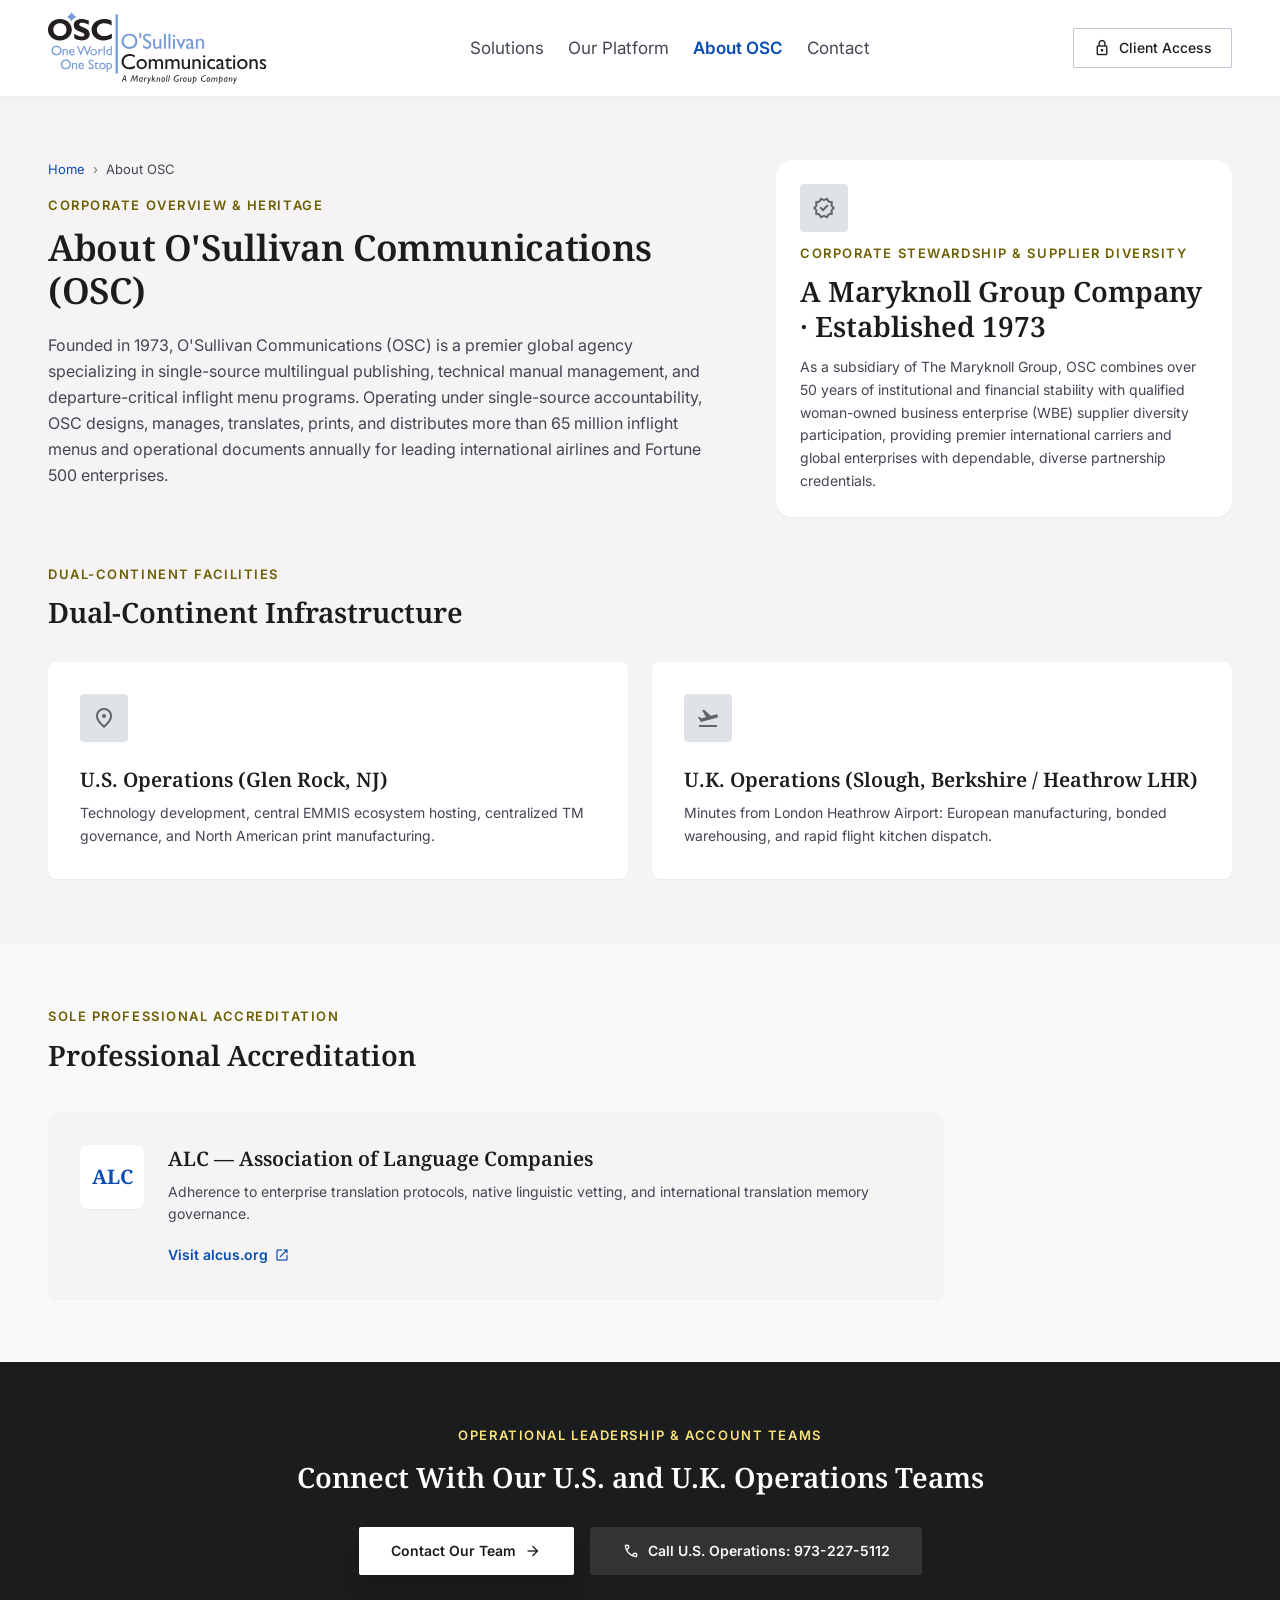
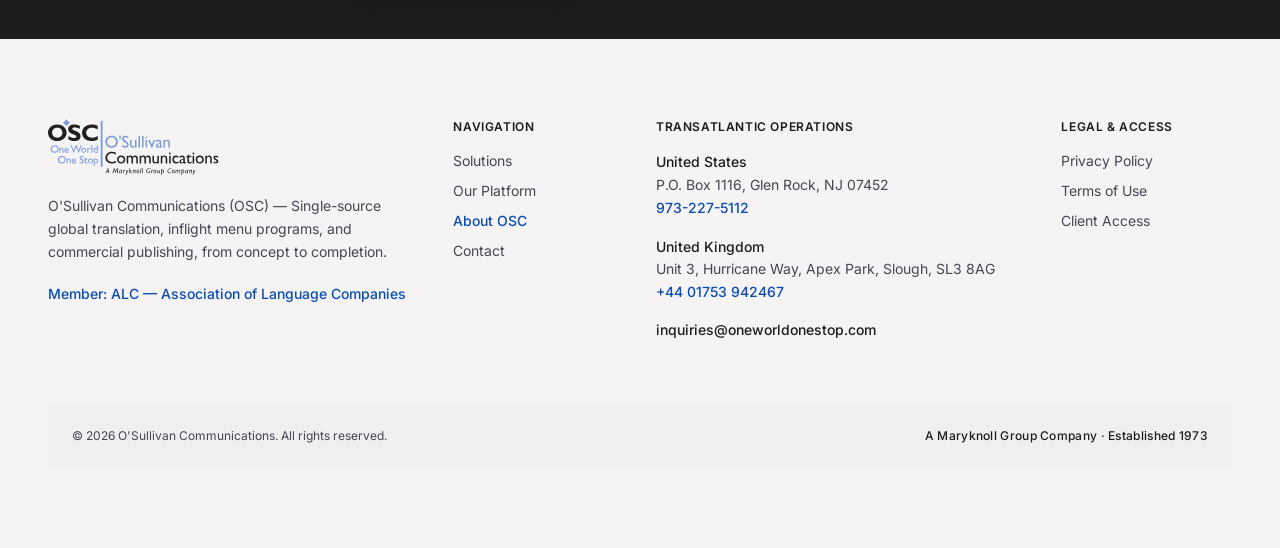
==== commit b8f64220: "Spacing issue resolved" ====
--- a/about.html
+++ b/about.html
@@ -4,6 +4,7 @@
 <meta charset="utf-8">
 <meta name="viewport" content="width=device-width, initial-scale=1.0">
 <title>About OSC | O'Sullivan Communications</title>
+<link rel="icon" href="assets/favicon.svg" sizes="any">
 <meta name="description" content="Founded in 1973, O'Sullivan Communications (OSC) is a Maryknoll Group company delivering single-source multilingual publishing and inflight menu programs.">
 <link rel="preconnect" href="https://fonts.googleapis.com">
 <link rel="preconnect" href="https://fonts.gstatic.com" crossorigin>
@@ -31,7 +32,7 @@
     <a class="flex items-center gap-3 group min-w-0" href="index.html" aria-label="O'Sullivan Communications – home">
       <img src="assets/OSC_4C_Large.svg" alt="OSC One World One Stop – O'Sullivan Communications" width="286" height="98" class="osc-logo w-auto shrink-0">
     </a>
-    <nav class="hidden lg:flex items-center gap-8 xl:gap-10" aria-label="Main"><a class="text-sm text-on-surface-variant hover:text-on-surface transition-colors" href="solutions.html">Solutions</a><a class="text-sm text-on-surface-variant hover:text-on-surface transition-colors" href="platform.html">Our Platform</a><a aria-current="page" class="text-sm text-primary font-semibold transition-colors" href="about.html">About OSC</a><a class="text-sm text-on-surface-variant hover:text-on-surface transition-colors" href="contact.html">Contact</a></nav>
+    <nav class="osc-nav hidden lg:flex items-center gap-6 xl:gap-8" aria-label="Main"><a class="text-sm text-on-surface-variant hover:text-on-surface transition-colors" href="solutions.html">Solutions</a><a class="text-sm text-on-surface-variant hover:text-on-surface transition-colors" href="platform.html">Our Platform</a><a aria-current="page" class="text-sm text-primary font-semibold transition-colors" href="about.html">About OSC</a><a class="text-sm text-on-surface-variant hover:text-on-surface transition-colors" href="contact.html">Contact</a></nav>
     <div class="flex items-center gap-3 sm:gap-4 shrink-0">
       <a class="osc-utility-btn hidden sm:inline-flex items-center justify-center gap-2 px-5 py-2.5 rounded bg-surface-container-lowest text-on-surface text-sm font-medium hover:bg-surface-container transition-colors" href="#" rel="nofollow"><span class="material-symbols-outlined text-[18px]">lock</span>Client Access</a>
       <button id="menu-toggle" type="button" class="lg:hidden inline-flex items-center justify-center w-10 h-10 rounded-lg text-on-surface hover:bg-surface-container transition-colors" aria-controls="mobile-menu" aria-expanded="false" aria-label="Open menu">
@@ -49,27 +50,23 @@
 <main class="w-full pt-16 sm:pt-20 bg-surface flex-1"><div class="flex flex-col w-full">
 <section class="osc-section w-full bg-surface-container-low">
 <div class="max-w-7xl mx-auto px-6 lg:px-12">
+<div class="grid grid-cols-1 lg:grid-cols-12 gap-8 lg:gap-16 items-start">
+<div class="lg:col-span-7">
 <nav class="osc-crumbs" aria-label="Breadcrumb"><ol><li><a href="index.html">Home</a></li><li aria-current="page">About OSC</li></ol></nav>
 <span class="osc-kicker mb-3">CORPORATE OVERVIEW &amp; HERITAGE</span>
-<h1 class="osc-h1 mb-5 max-w-4xl">About O'Sullivan Communications (OSC)</h1>
-<p class="text-base text-on-surface-variant leading-relaxed max-w-3xl">Founded in 1973, O'Sullivan Communications (OSC) is a premier global agency specializing in single-source multilingual publishing, technical manual management, and departure-critical inflight menu programs. Operating under single-source accountability, OSC designs, manages, translates, prints, and distributes more than 65 million inflight menus and operational documents annually for leading international airlines and Fortune 500 enterprises.</p>
-</div>
-</section>
-<section class="osc-section w-full bg-surface">
-<div class="max-w-7xl mx-auto px-6 lg:px-12">
-<div class="p-8 lg:p-12 rounded-2xl bg-surface-container-low shadow-sm flex flex-col md:flex-row gap-6 items-start max-w-4xl">
-<span class="w-12 h-12 rounded-lg bg-surface-container-lowest text-primary flex items-center justify-center shadow-sm shrink-0"><span class="material-symbols-outlined text-2xl">verified</span></span>
-<div>
-<span class="osc-kicker mb-3">Corporate Stewardship &amp; Supplier Diversity</span>
-<h2 class="osc-h2 mb-4">A Maryknoll Group Company · Established 1973</h2>
-<p class="text-base text-on-surface-variant leading-relaxed">As a subsidiary of The Maryknoll Group, OSC combines over 50 years of institutional and financial stability with qualified woman-owned business enterprise (WBE) supplier diversity participation, providing premier international carriers and global enterprises with dependable, diverse partnership credentials.</p>
-</div>
-</div>
-</div>
-</section>
-<section class="osc-section w-full bg-surface-container-low">
-<div class="max-w-7xl mx-auto px-6 lg:px-12">
-<div class="max-w-3xl mb-10">
+<h1 class="osc-h1 mb-5">About O'Sullivan Communications (OSC)</h1>
+<p class="text-base text-on-surface-variant leading-relaxed">Founded in 1973, O'Sullivan Communications (OSC) is a premier global agency specializing in single-source multilingual publishing, technical manual management, and departure-critical inflight menu programs. Operating under single-source accountability, OSC designs, manages, translates, prints, and distributes more than 65 million inflight menus and operational documents annually for leading international airlines and Fortune 500 enterprises.</p>
+</div>
+<div class="lg:col-span-5">
+<div class="p-6 rounded-2xl bg-surface-container-lowest shadow-sm flex flex-col gap-3 h-full">
+<span class="w-12 h-12 rounded-lg bg-secondary-container text-on-secondary-container flex items-center justify-center shrink-0"><span class="material-symbols-outlined text-2xl">verified</span></span>
+<span class="osc-kicker">Corporate Stewardship &amp; Supplier Diversity</span>
+<h2 class="osc-h2">A Maryknoll Group Company · Established 1973</h2>
+<p class="text-sm text-on-surface-variant leading-relaxed">As a subsidiary of The Maryknoll Group, OSC combines over 50 years of institutional and financial stability with qualified woman-owned business enterprise (WBE) supplier diversity participation, providing premier international carriers and global enterprises with dependable, diverse partnership credentials.</p>
+</div>
+</div>
+</div>
+<div class="max-w-3xl mt-12 mb-8">
 <span class="osc-kicker mb-3">Dual-Continent Facilities</span>
 <h2 class="osc-h2">Dual-Continent Infrastructure</h2>
 </div>
--- a/assets/styles.css
+++ b/assets/styles.css
@@ -4,7 +4,7 @@
 .osc-h1{font-family:"Noto Serif",serif;font-weight:600;font-size:32px;line-height:1.2;letter-spacing:-.01em;color:rgb(27 28 29)}
 .osc-h2{font-family:"Noto Serif",serif;font-weight:600;font-size:24px;line-height:1.25;color:rgb(27 28 29)}
 .osc-section{padding-top:48px;padding-bottom:48px}
-@media (min-width:1024px){.osc-h1{font-size:40px}.osc-h2{font-size:28px}.osc-kicker{font-size:13px}.osc-section{padding-top:64px;padding-bottom:64px}}
+@media (min-width:1024px){.osc-h1{font-size:36px}.osc-h2{font-size:28px}.osc-kicker{font-size:13px}.osc-section{padding-top:64px;padding-bottom:64px}}
 .osc-on-dark .osc-h2,.osc-on-dark .osc-h1{color:rgb(255 255 255)}
 .osc-on-dark .osc-kicker{color:rgb(249 227 122)}
 .osc-crumbs ol{display:flex;flex-wrap:wrap;align-items:center;gap:.5rem;list-style:none;margin:0 0 1rem;padding:0;font-size:13px;color:rgb(67 70 83)}
@@ -12,10 +12,16 @@
 .osc-crumbs a{color:rgb(9 76 178)}
 .osc-crumbs a:hover{text-decoration:underline}
 .osc-utility-btn{box-shadow:inset 0 0 0 1px rgb(195 198 213)}
-.osc-matrix{width:100%;border-collapse:collapse;font-size:14px;min-width:720px}
-.osc-matrix th,.osc-matrix td{padding:12px 16px;text-align:left;vertical-align:top;border-bottom:1px solid rgb(227 226 227)}
+.osc-matrix{width:100%;border-collapse:collapse;table-layout:fixed;font-size:13px}
+.osc-matrix th,.osc-matrix td{padding:10px 12px;text-align:left;vertical-align:top;border-bottom:1px solid rgb(227 226 227);overflow-wrap:anywhere}
 .osc-matrix thead th{background:rgb(239 237 238);color:rgb(27 28 29);font-weight:600}
 .osc-matrix tbody th{color:rgb(27 28 29);font-weight:600}
 .osc-matrix td{color:rgb(67 70 83)}
 .osc-matrix .osc-core{color:rgb(9 76 178);font-weight:600}
-.osc-logo{height:48px;width:auto}@media (min-width:640px){.osc-logo{height:60px}}
+.osc-logo{height:52px;width:auto}
+.osc-nav a{font-size:17px;line-height:1.3}
+@media (min-width:1024px){
+  .osc-logo{height:72px}
+  #site-header > div{height:96px}
+  main.w-full{padding-top:96px}
+}
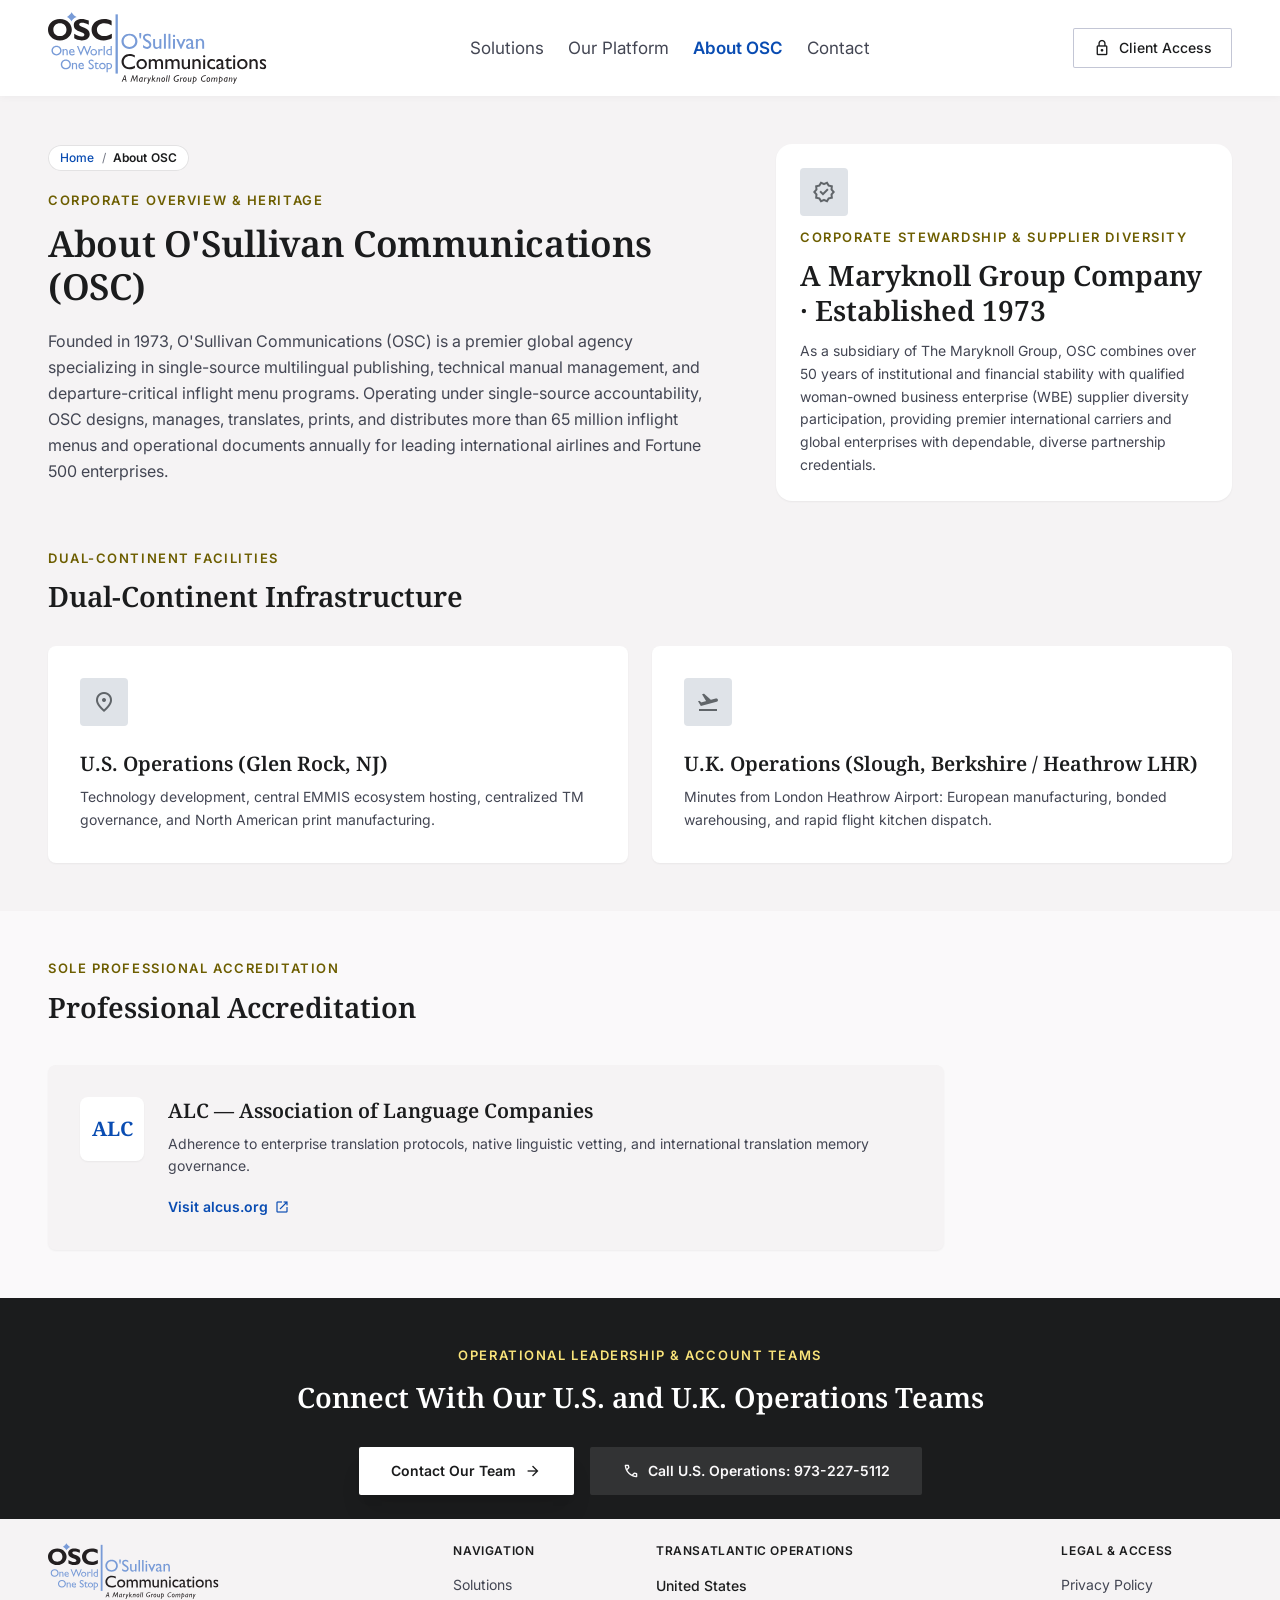
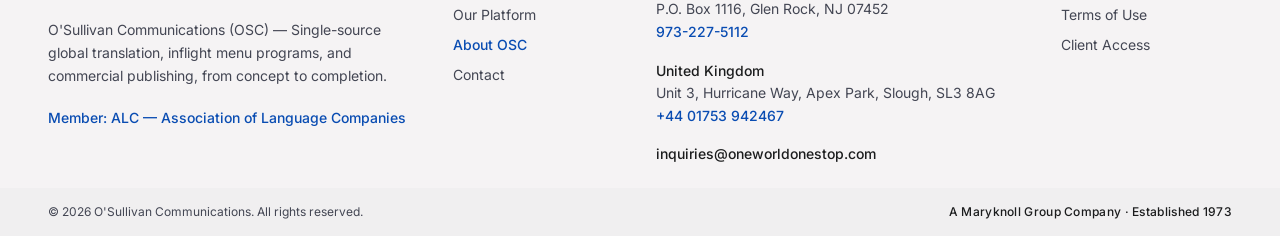
==== commit 41260982: "Spacing issue resolved 2" ====
--- a/about.html
+++ b/about.html
@@ -29,7 +29,7 @@
 <body class="bg-surface font-body text-on-surface min-h-screen flex flex-col antialiased selection:bg-secondary-container selection:text-on-secondary-container">
 <header id="site-header" class="fixed top-0 left-0 right-0 z-50 bg-surface-container-lowest/95 backdrop-blur-md shadow-[0_1px_8px_rgba(0,0,0,0.04)]">
   <div class="h-16 sm:h-20 max-w-7xl mx-auto px-4 sm:px-6 lg:px-12 flex items-center justify-between gap-4 lg:gap-8">
-    <a class="flex items-center gap-3 group min-w-0" href="index.html" aria-label="O'Sullivan Communications – home">
+    <a class="flex items-center gap-3 group min-w-0" href="/OWOS" aria-label="O'Sullivan Communications – home">
       <img src="assets/OSC_4C_Large.svg" alt="OSC One World One Stop – O'Sullivan Communications" width="286" height="98" class="osc-logo w-auto shrink-0">
     </a>
     <nav class="osc-nav hidden lg:flex items-center gap-6 xl:gap-8" aria-label="Main"><a class="text-sm text-on-surface-variant hover:text-on-surface transition-colors" href="solutions.html">Solutions</a><a class="text-sm text-on-surface-variant hover:text-on-surface transition-colors" href="platform.html">Our Platform</a><a aria-current="page" class="text-sm text-primary font-semibold transition-colors" href="about.html">About OSC</a><a class="text-sm text-on-surface-variant hover:text-on-surface transition-colors" href="contact.html">Contact</a></nav>
@@ -52,7 +52,7 @@
 <div class="max-w-7xl mx-auto px-6 lg:px-12">
 <div class="grid grid-cols-1 lg:grid-cols-12 gap-8 lg:gap-16 items-start">
 <div class="lg:col-span-7">
-<nav class="osc-crumbs" aria-label="Breadcrumb"><ol><li><a href="index.html">Home</a></li><li aria-current="page">About OSC</li></ol></nav>
+<nav class="osc-crumbs" aria-label="Breadcrumb"><ol><li><a href="/OWOS">Home</a></li><li aria-current="page">About OSC</li></ol></nav>
 <span class="osc-kicker mb-3">CORPORATE OVERVIEW &amp; HERITAGE</span>
 <h1 class="osc-h1 mb-5">About O'Sullivan Communications (OSC)</h1>
 <p class="text-base text-on-surface-variant leading-relaxed">Founded in 1973, O'Sullivan Communications (OSC) is a premier global agency specializing in single-source multilingual publishing, technical manual management, and departure-critical inflight menu programs. Operating under single-source accountability, OSC designs, manages, translates, prints, and distributes more than 65 million inflight menus and operational documents annually for leading international airlines and Fortune 500 enterprises.</p>
@@ -111,11 +111,11 @@
 </div>
 </section>
 </div></main>
-<footer class="w-full bg-surface-container-low mt-auto">
+<footer class="osc-footer-flush w-full bg-surface-container-low mt-auto">
   <div class="max-w-7xl mx-auto px-6 lg:px-12 py-14 lg:py-20">
     <div class="grid grid-cols-1 sm:grid-cols-2 lg:grid-cols-12 gap-10 lg:gap-8">
       <div class="sm:col-span-2 lg:col-span-4 flex flex-col gap-5">
-        <a class="flex items-center gap-3" href="index.html"><img src="assets/OSC_4C_Large.svg" alt="OSC One World One Stop – O'Sullivan Communications" width="286" height="98" class="h-14 w-auto"></a>
+        <a class="flex items-center gap-3" href="/OWOS"><img src="assets/OSC_4C_Large.svg" alt="OSC One World One Stop – O'Sullivan Communications" width="286" height="98" class="h-14 w-auto"></a>
         <p class="text-sm leading-relaxed text-on-surface-variant max-w-sm">O'Sullivan Communications (OSC) — Single-source global translation, inflight menu programs, and commercial publishing, from concept to completion.</p>
         <a class="text-sm font-medium text-primary hover:text-primary-container transition-colors" href="https://www.alcus.org/" target="_blank" rel="noopener noreferrer">Member: ALC — Association of Language Companies</a>
       </div>
@@ -140,7 +140,9 @@
         </div>
       </div>
     </div>
-    <div class="mt-12 lg:mt-16 bg-surface-container-high/40 rounded-lg p-6 flex flex-col sm:flex-row items-center justify-between gap-3 text-xs text-on-surface-variant text-center sm:text-left">
+  </div>
+  <div class="osc-footer-bar bg-surface-container-high/40 px-6 lg:px-12 py-4 flex flex-col sm:flex-row items-center justify-between gap-3 text-xs text-on-surface-variant text-center sm:text-left">
+    <div class="max-w-7xl mx-auto w-full flex flex-col sm:flex-row items-center justify-between gap-3">
       <p>© 2026 O'Sullivan Communications. All rights reserved.</p>
       <p class="font-medium text-on-surface tracking-wide">A Maryknoll Group Company · Established 1973</p>
     </div>
--- a/assets/styles.css
+++ b/assets/styles.css
@@ -3,21 +3,40 @@
 .osc-kicker{display:block;font-size:12px;line-height:1.4;font-weight:600;letter-spacing:.12em;text-transform:uppercase;color:rgb(109 94 0)}
 .osc-h1{font-family:"Noto Serif",serif;font-weight:600;font-size:32px;line-height:1.2;letter-spacing:-.01em;color:rgb(27 28 29)}
 .osc-h2{font-family:"Noto Serif",serif;font-weight:600;font-size:24px;line-height:1.25;color:rgb(27 28 29)}
-.osc-section{padding-top:48px;padding-bottom:48px}
-@media (min-width:1024px){.osc-h1{font-size:36px}.osc-h2{font-size:28px}.osc-kicker{font-size:13px}.osc-section{padding-top:64px;padding-bottom:64px}}
+.osc-section{padding-top:40px;padding-bottom:40px}
+@media (min-width:1024px){.osc-h1{font-size:36px}.osc-h2{font-size:28px}.osc-kicker{font-size:13px}.osc-section{padding-top:48px;padding-bottom:48px}}
 .osc-on-dark .osc-h2,.osc-on-dark .osc-h1{color:rgb(255 255 255)}
 .osc-on-dark .osc-kicker{color:rgb(249 227 122)}
-.osc-crumbs ol{display:flex;flex-wrap:wrap;align-items:center;gap:.5rem;list-style:none;margin:0 0 1rem;padding:0;font-size:13px;color:rgb(67 70 83)}
-.osc-crumbs li+li:before{content:"\203A";margin-right:.5rem;color:rgb(115 119 132)}
-.osc-crumbs a{color:rgb(9 76 178)}
+.osc-crumbs{margin:0 0 1.25rem}
+.osc-crumbs ol{display:inline-flex;flex-wrap:wrap;align-items:center;list-style:none;margin:0;padding:6px 12px;font-family:Inter,system-ui,sans-serif;font-size:12px;font-weight:500;line-height:1.2;letter-spacing:.01em;text-transform:none;color:rgb(67 70 83);background:rgb(255 255 255);border-radius:999px;box-shadow:inset 0 0 0 1px rgb(227 226 227)}
+.osc-crumbs li{display:inline-flex;align-items:center}
+.osc-crumbs li+li:before{content:"/";margin:0 .45rem;color:rgb(115 119 132);font-weight:400}
+.osc-crumbs a{color:rgb(9 76 178);text-decoration:none}
 .osc-crumbs a:hover{text-decoration:underline}
+.osc-crumbs [aria-current="page"]{color:rgb(27 28 29);font-weight:600}
 .osc-utility-btn{box-shadow:inset 0 0 0 1px rgb(195 198 213)}
 .osc-matrix{width:100%;border-collapse:collapse;table-layout:fixed;font-size:13px}
-.osc-matrix th,.osc-matrix td{padding:10px 12px;text-align:left;vertical-align:top;border-bottom:1px solid rgb(227 226 227);overflow-wrap:anywhere}
+.osc-matrix th,.osc-matrix td{padding:10px 12px;text-align:left;vertical-align:top;border-bottom:1px solid rgb(227 226 227);overflow-wrap:break-word}
+@media (max-width:767px){
+  .osc-matrix-wrap{background:transparent;box-shadow:none;border-radius:0}
+  .osc-matrix,.osc-matrix tbody,.osc-matrix tr,.osc-matrix th,.osc-matrix td{display:block;width:100%}
+  .osc-matrix{table-layout:auto}
+  .osc-matrix thead{position:absolute;width:1px;height:1px;padding:0;margin:-1px;overflow:hidden;clip:rect(0,0,0,0);white-space:nowrap;border:0}
+  .osc-matrix tr{margin:0 0 12px;border:1px solid rgb(227 226 227);border-radius:12px;overflow:hidden;background:rgb(255 255 255)}
+  .osc-matrix tbody th{padding:12px 14px;background:rgb(239 237 238);font-size:15px;line-height:1.3}
+  .osc-matrix td{padding:10px 14px 12px}
+  .osc-matrix td:before{content:attr(data-label);display:block;margin-bottom:2px;font-size:11px;font-weight:600;letter-spacing:.04em;text-transform:uppercase;color:rgb(115 119 132)}
+  .osc-matrix tr td:last-child{border-bottom:0}
+}
 .osc-matrix thead th{background:rgb(239 237 238);color:rgb(27 28 29);font-weight:600}
 .osc-matrix tbody th{color:rgb(27 28 29);font-weight:600}
 .osc-matrix td{color:rgb(67 70 83)}
 .osc-matrix .osc-core{color:rgb(9 76 178);font-weight:600}
+.osc-map{display:block;width:100%;height:168px;margin-top:16px;border:0;border-radius:12px}
+main section.osc-on-dark.osc-section:last-of-type{padding-bottom:24px}
+#inquiry-form.osc-section{padding-bottom:32px;background-color:rgb(236 242 250)}
+footer.osc-footer-flush>div:first-child{padding-top:1.5rem;padding-bottom:0}
+footer.osc-footer-flush .osc-footer-bar{margin:1.5rem 0 0;padding-top:1rem;padding-bottom:1rem;border-radius:0}
 .osc-logo{height:52px;width:auto}
 .osc-nav a{font-size:17px;line-height:1.3}
 @media (min-width:1024px){
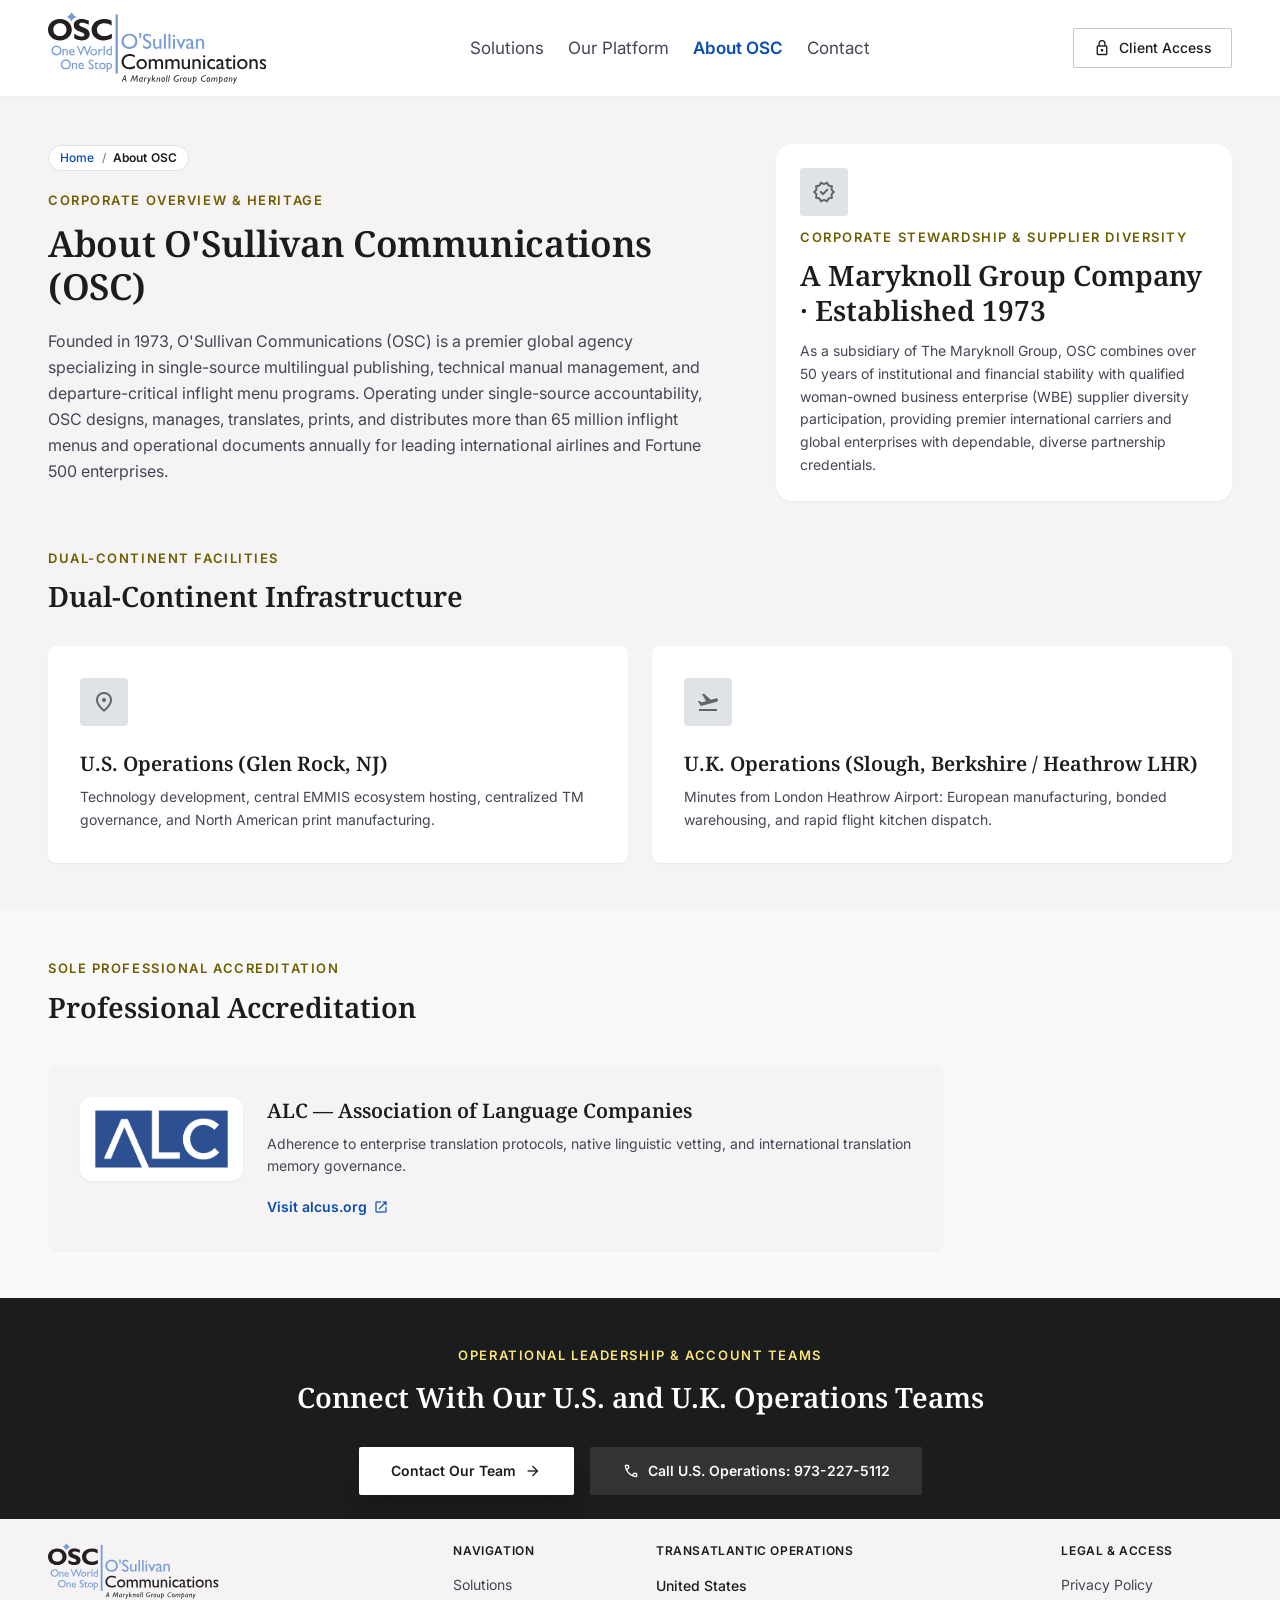
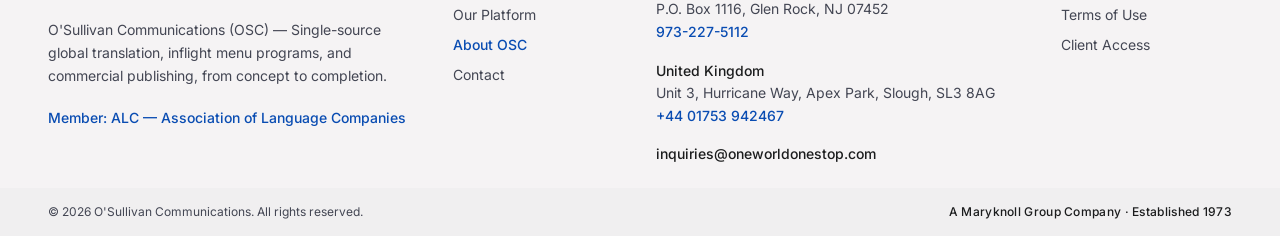
==== commit 594b248c: "Spacing issue resolved 3" ====
--- a/about.html
+++ b/about.html
@@ -91,7 +91,7 @@
 <h2 class="osc-h2">Professional Accreditation</h2>
 </div>
 <div class="p-8 rounded-xl bg-surface-container-low shadow-sm flex flex-col sm:flex-row gap-6 items-start max-w-4xl">
-<span class="w-16 h-16 rounded-xl bg-surface-container-lowest text-primary flex items-center justify-center shadow-sm shrink-0 font-headline text-xl font-bold">ALC</span>
+<a class="osc-alc-lockup shrink-0" href="https://www.alcus.org/" target="_blank" rel="noopener noreferrer"><img src="assets/alc-logo.png" alt="ALC — Association of Language Companies" width="1414" height="652"></a>
 <div>
 <h3 class="font-headline text-xl font-semibold text-on-surface mb-2">ALC — Association of Language Companies</h3>
 <p class="text-sm text-on-surface-variant leading-relaxed mb-4">Adherence to enterprise translation protocols, native linguistic vetting, and international translation memory governance.</p>
@@ -127,7 +127,7 @@
         <span class="text-xs font-semibold tracking-wider uppercase text-on-surface">Transatlantic Operations</span>
         <div class="flex flex-col gap-4 text-sm text-on-surface-variant">
           <p class="leading-relaxed"><span class="font-medium text-on-surface">United States</span><br>P.O. Box 1116, Glen Rock, NJ 07452<br><a class="text-primary font-medium" href="tel:9732275112">973-227-5112</a></p>
-          <p class="leading-relaxed"><span class="font-medium text-on-surface">United Kingdom</span><br>Unit 3, Hurricane Way, Apex Park, Slough, SL3 8AG<br><a class="text-primary font-medium" href="tel:+4401753942467">+44 01753 942467</a></p>
+          <p class="leading-relaxed"><span class="font-medium text-on-surface">United Kingdom</span><br>Unit 3, Hurricane Way, Apex Park, Slough, SL3 8AG<br><a class="text-primary font-medium" href="tel:+441753942467">+44 01753 942467</a></p>
           <a class="text-on-surface hover:text-primary transition-colors font-medium break-all" href="mailto:inquiries@oneworldonestop.com">inquiries@oneworldonestop.com</a>
         </div>
       </div>
--- a/assets/styles.css
+++ b/assets/styles.css
@@ -33,6 +33,8 @@
 .osc-matrix td{color:rgb(67 70 83)}
 .osc-matrix .osc-core{color:rgb(9 76 178);font-weight:600}
 .osc-map{display:block;width:100%;height:168px;margin-top:16px;border:0;border-radius:12px}
+.osc-alc-lockup{display:inline-flex;align-items:center;justify-content:center;padding:10px 12px;background:rgb(255 255 255);border-radius:12px;box-shadow:0 1px 2px rgba(0,0,0,.05)}
+.osc-alc-lockup img{display:block;height:64px;width:auto}
 main section.osc-on-dark.osc-section:last-of-type{padding-bottom:24px}
 #inquiry-form.osc-section{padding-bottom:32px;background-color:rgb(236 242 250)}
 footer.osc-footer-flush>div:first-child{padding-top:1.5rem;padding-bottom:0}
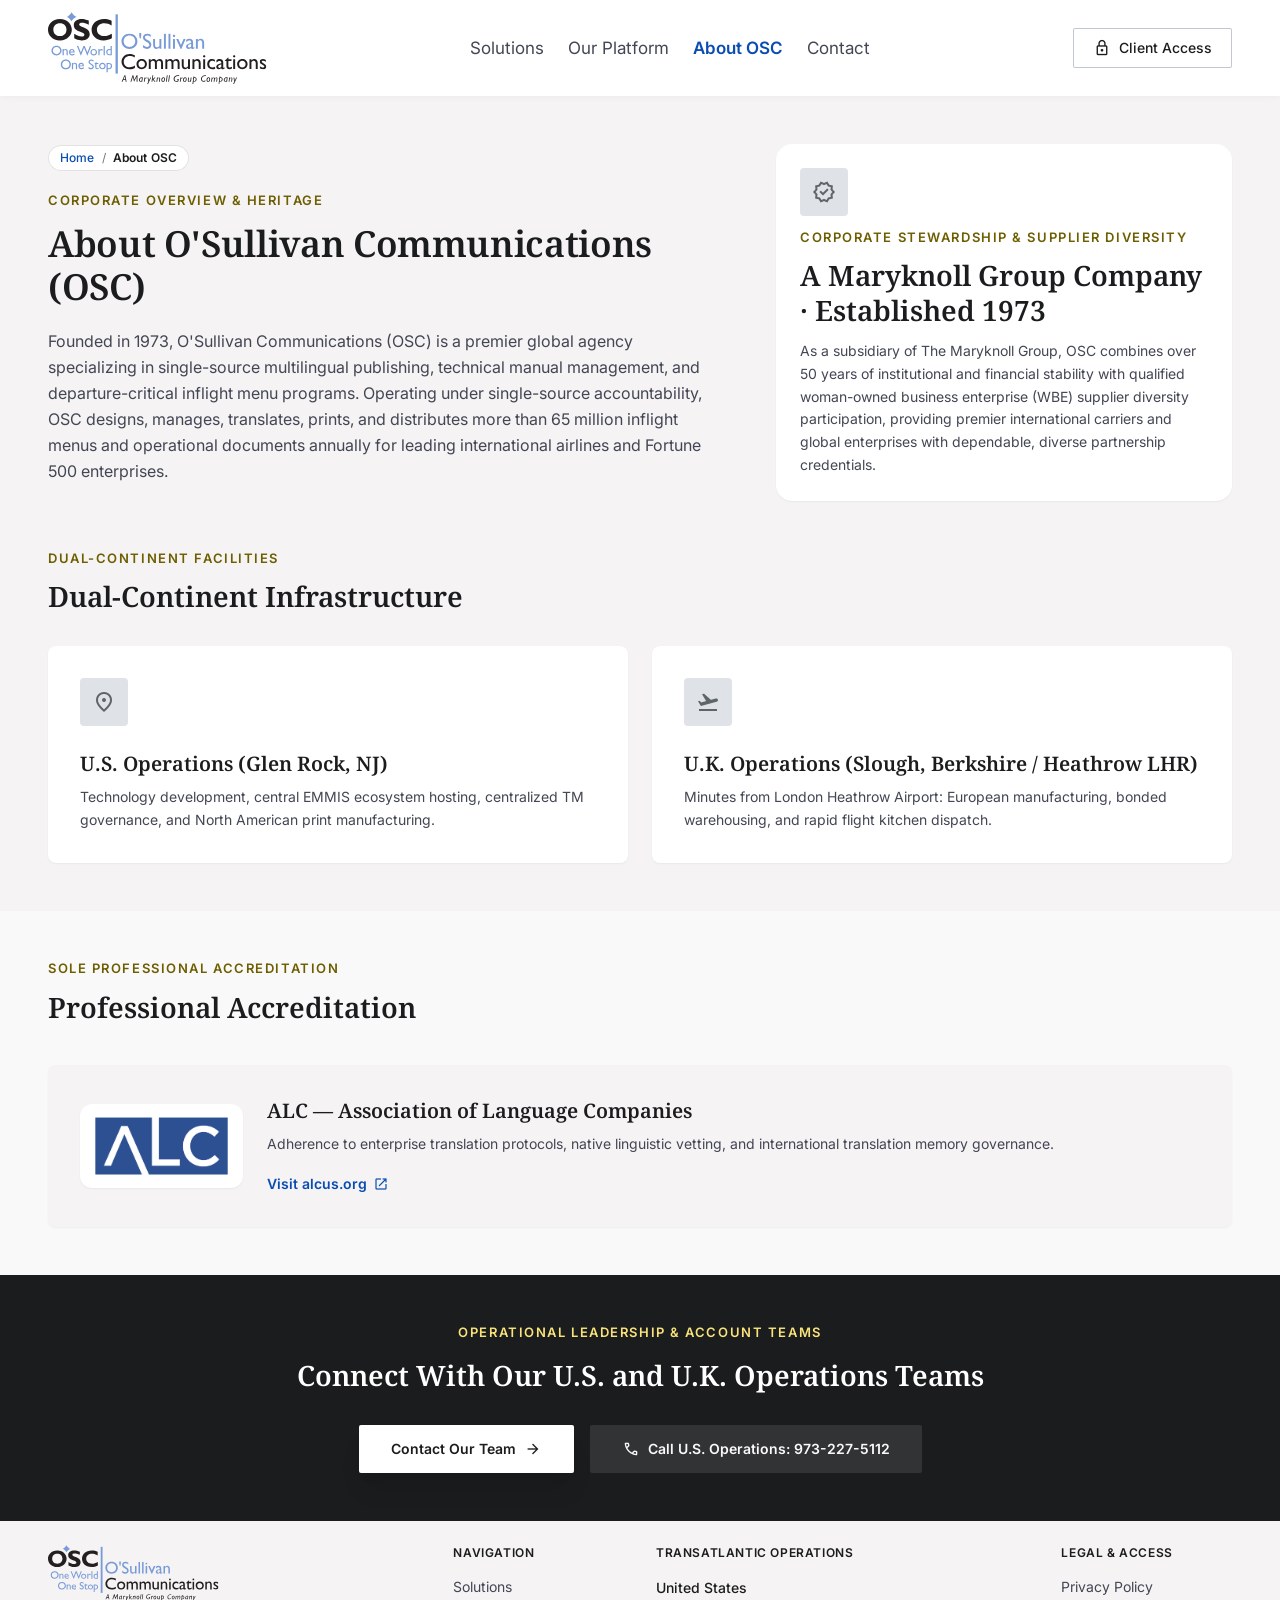
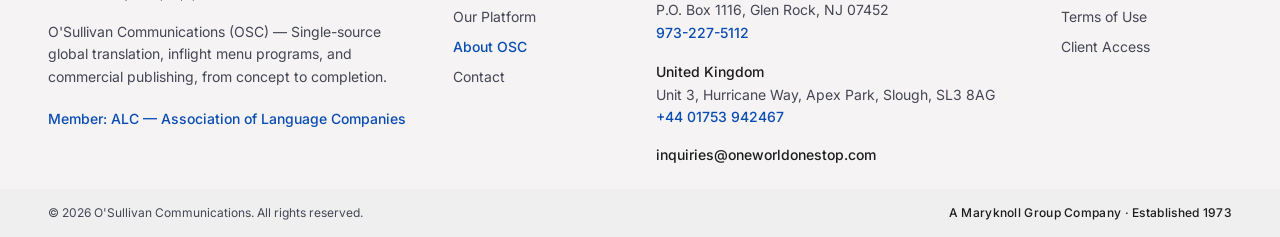
==== commit 344f41ed: "Spacing issue resolved 8" ====
--- a/about.html
+++ b/about.html
@@ -90,11 +90,11 @@
 <span class="osc-kicker mb-3">Sole Professional Accreditation</span>
 <h2 class="osc-h2">Professional Accreditation</h2>
 </div>
-<div class="p-8 rounded-xl bg-surface-container-low shadow-sm flex flex-col sm:flex-row gap-6 items-start max-w-4xl">
+<div class="p-8 rounded-xl bg-surface-container-low shadow-sm flex flex-col sm:flex-row gap-6 items-center">
 <a class="osc-alc-lockup shrink-0" href="https://www.alcus.org/" target="_blank" rel="noopener noreferrer"><img src="assets/alc-logo.png" alt="ALC — Association of Language Companies" width="1414" height="652"></a>
-<div>
+<div class="min-w-0">
 <h3 class="font-headline text-xl font-semibold text-on-surface mb-2">ALC — Association of Language Companies</h3>
-<p class="text-sm text-on-surface-variant leading-relaxed mb-4">Adherence to enterprise translation protocols, native linguistic vetting, and international translation memory governance.</p>
+<p class="osc-alc-line text-sm text-on-surface-variant leading-relaxed mb-4">Adherence to enterprise translation protocols, native linguistic vetting, and international translation memory governance.</p>
 <a class="inline-flex items-center gap-1.5 text-sm font-semibold text-primary hover:text-primary-container" href="https://www.alcus.org/" target="_blank" rel="noopener noreferrer">Visit alcus.org<span class="material-symbols-outlined text-base">open_in_new</span></a>
 </div>
 </div>
--- a/assets/styles.css
+++ b/assets/styles.css
@@ -5,6 +5,8 @@
 .osc-h2{font-family:"Noto Serif",serif;font-weight:600;font-size:24px;line-height:1.25;color:rgb(27 28 29)}
 .osc-section{padding-top:40px;padding-bottom:40px}
 @media (min-width:1024px){.osc-h1{font-size:36px}.osc-h2{font-size:28px}.osc-kicker{font-size:13px}.osc-section{padding-top:48px;padding-bottom:48px}}
+#emmis-engines .osc-kicker{font-size:24px}
+@media (min-width:1024px){#emmis-engines .osc-kicker{font-size:28px}}
 .osc-on-dark .osc-h2,.osc-on-dark .osc-h1{color:rgb(255 255 255)}
 .osc-on-dark .osc-kicker{color:rgb(249 227 122)}
 .osc-crumbs{margin:0 0 1.25rem}
@@ -17,6 +19,8 @@
 .osc-utility-btn{box-shadow:inset 0 0 0 1px rgb(195 198 213)}
 .osc-matrix{width:100%;border-collapse:collapse;table-layout:fixed;font-size:13px}
 .osc-matrix th,.osc-matrix td{padding:10px 12px;text-align:left;vertical-align:top;border-bottom:1px solid rgb(227 226 227);overflow-wrap:break-word}
+.osc-matrix tbody tr:first-child th,.osc-matrix tbody tr:first-child td{padding-top:20px}
+.osc-matrix tbody tr:last-child th,.osc-matrix tbody tr:last-child td{padding-bottom:20px}
 @media (max-width:767px){
   .osc-matrix-wrap{background:transparent;box-shadow:none;border-radius:0}
   .osc-matrix,.osc-matrix tbody,.osc-matrix tr,.osc-matrix th,.osc-matrix td{display:block;width:100%}
@@ -35,7 +39,10 @@
 .osc-map{display:block;width:100%;height:168px;margin-top:16px;border:0;border-radius:12px}
 .osc-alc-lockup{display:inline-flex;align-items:center;justify-content:center;padding:10px 12px;background:rgb(255 255 255);border-radius:12px;box-shadow:0 1px 2px rgba(0,0,0,.05)}
 .osc-alc-lockup img{display:block;height:64px;width:auto}
-main section.osc-on-dark.osc-section:last-of-type{padding-bottom:24px}
+@media (min-width:1280px){.osc-alc-line{white-space:nowrap}}
+.osc-jump:hover{background-color:rgb(217 226 255)}
+.osc-engine{background-color:rgb(232 239 252)}
+.osc-engine:hover{background-color:rgb(217 226 255)}
 #inquiry-form.osc-section{padding-bottom:32px;background-color:rgb(236 242 250)}
 footer.osc-footer-flush>div:first-child{padding-top:1.5rem;padding-bottom:0}
 footer.osc-footer-flush .osc-footer-bar{margin:1.5rem 0 0;padding-top:1rem;padding-bottom:1rem;border-radius:0}
@@ -46,3 +53,27 @@
   #site-header > div{height:96px}
   main.w-full{padding-top:96px}
 }
+/* Responsive fixes: 3-up solution cards only from desktop width (cramped on tablets) */
+@media (min-width:1024px){.osc-tri{grid-template-columns:repeat(3,minmax(0,1fr))}}
+/* Larger touch targets on touch-size screens without changing visual layout */
+@media (max-width:1023px){
+  .osc-crumbs a,footer.osc-footer-flush a{position:relative}
+  .osc-crumbs a::after{content:"";position:absolute;inset:-14px -4px}
+  footer.osc-footer-flush a::after{content:"";position:absolute;inset:-5px 0}
+  .service-chip input[type=checkbox]{width:20px;height:20px;flex-shrink:0}
+}
+/* Mobile polish (punchlist): 16px form text stops iOS/Android zoom-on-focus */
+@media (max-width:1023px),(pointer:coarse){
+  #project-intake-form input:not([type=checkbox]):not([type=radio]),#project-intake-form textarea,#project-intake-form select{font-size:16px}
+}
+/* Menu button: 44x44 minimum touch target */
+#site-header #menu-toggle{width:44px;height:44px}
+/* Closed mobile menu: remove from Tab order and screen readers (visibility flips after fade-out) */
+#site-header #mobile-menu{transition:opacity .2s ease,transform .2s ease,visibility 0s linear .2s}
+#site-header #mobile-menu[data-open="false"]{visibility:hidden}
+#site-header #mobile-menu[data-open="true"]{visibility:visible;transition-delay:0s}
+/* Small inline text links in page content ("Powers ...", "Return to EMMIS", "Visit alcus.org"): ~44px tap height */
+@media (max-width:1023px){
+  main a.inline-flex.text-sm.font-semibold.text-primary{position:relative}
+  main a.inline-flex.text-sm.font-semibold.text-primary::after{content:"";position:absolute;inset:-12px 0}
+}
